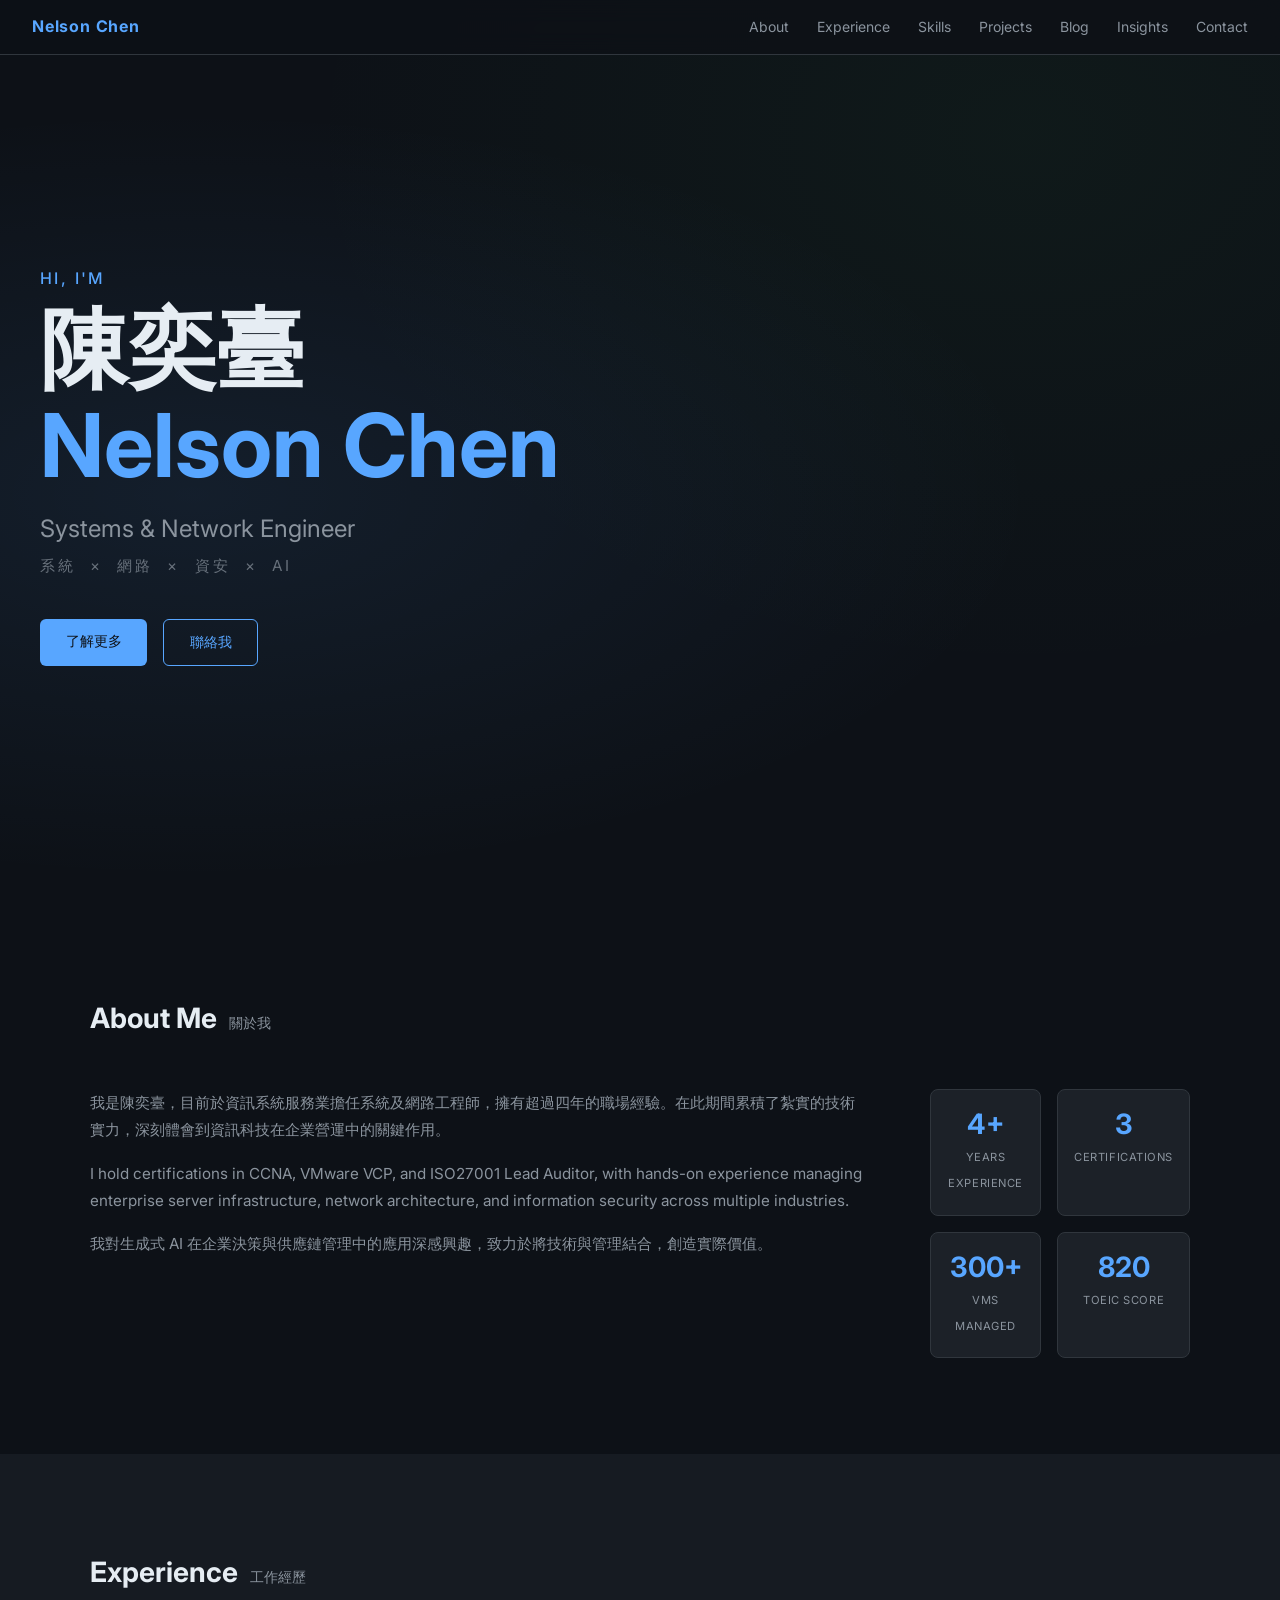
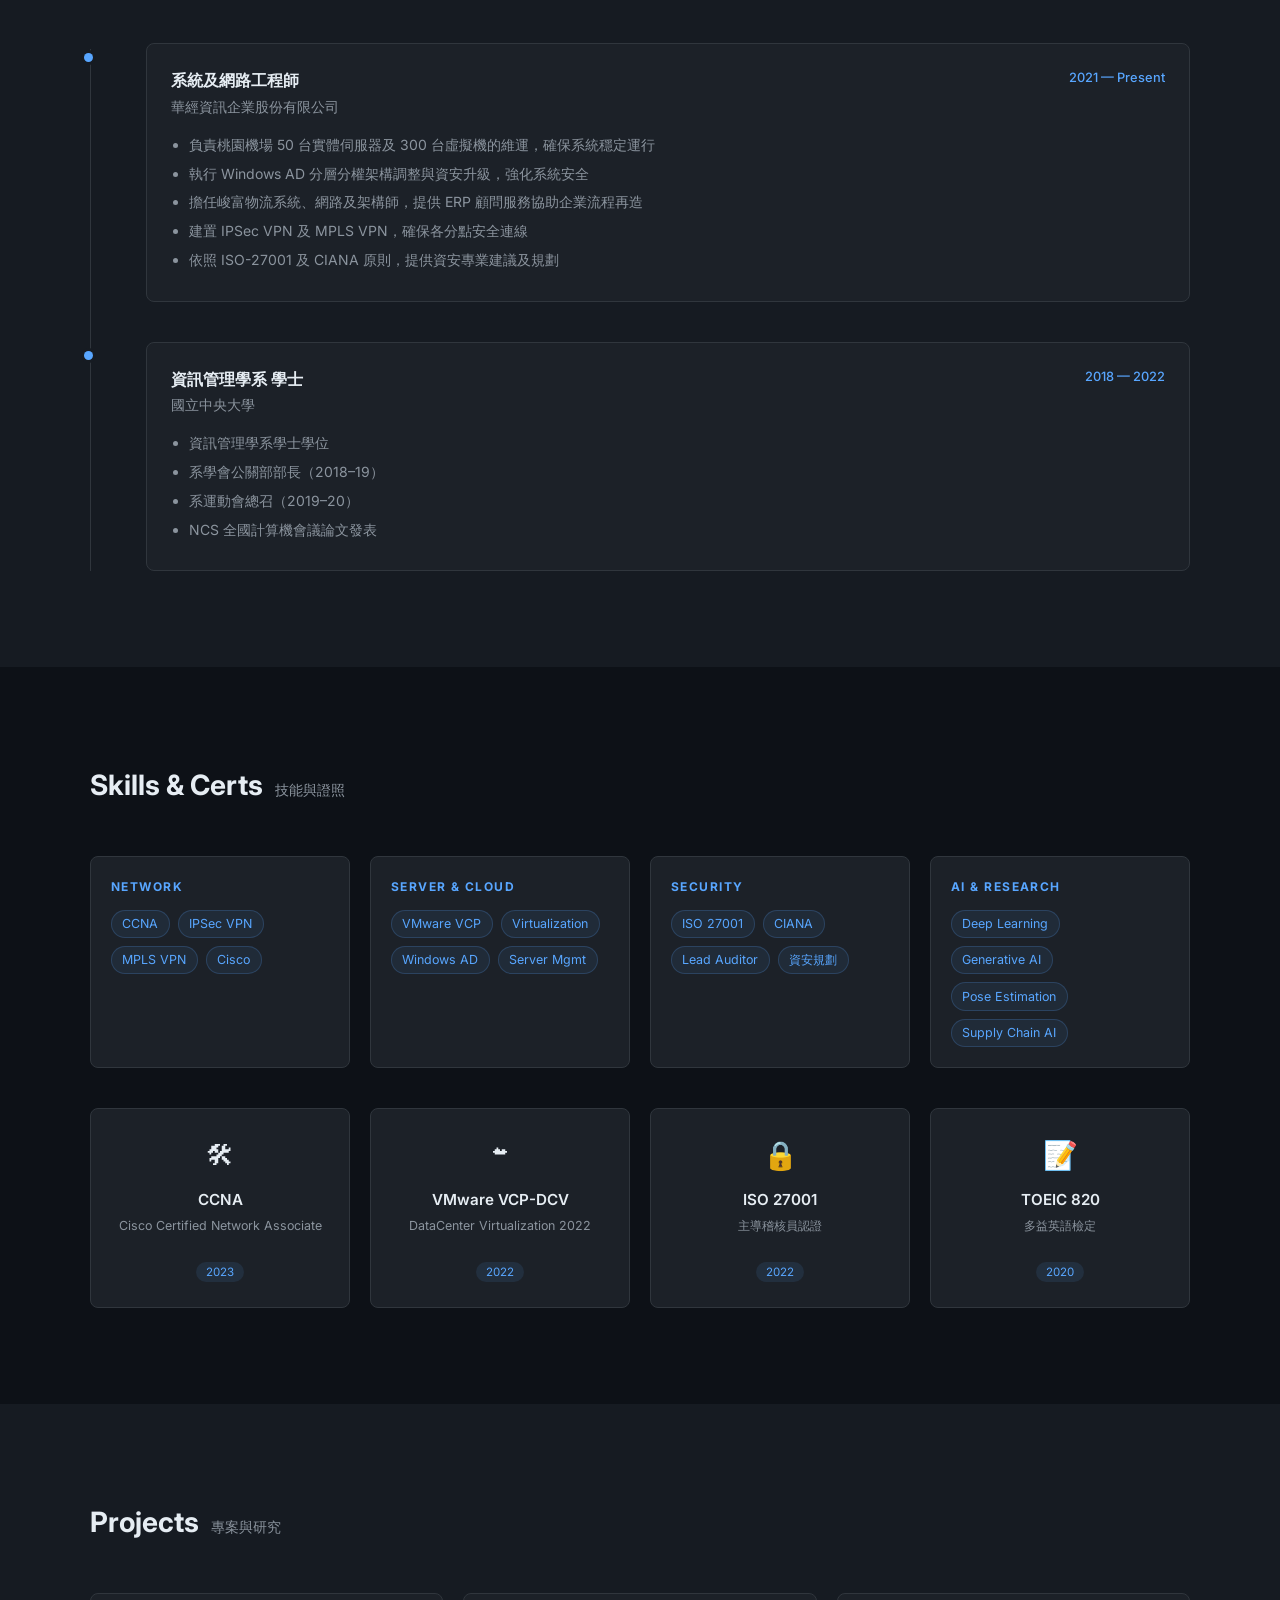
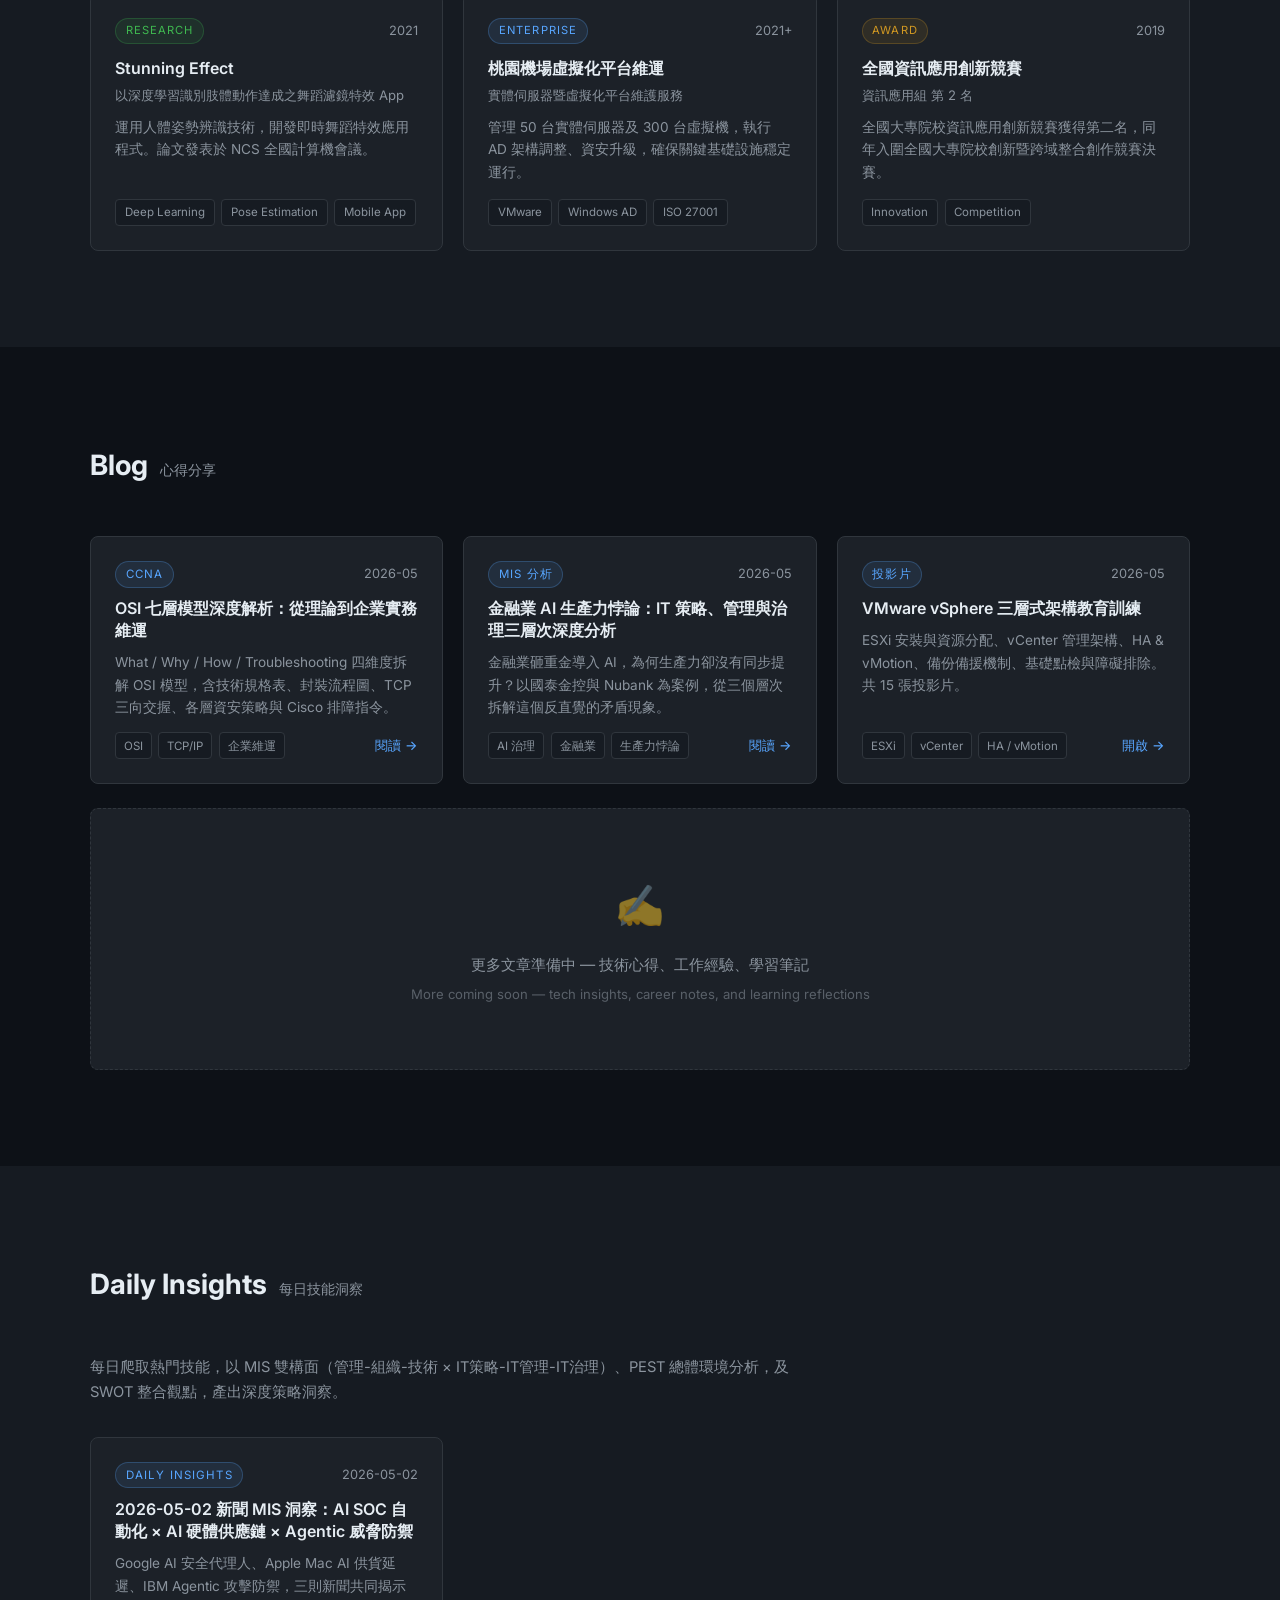
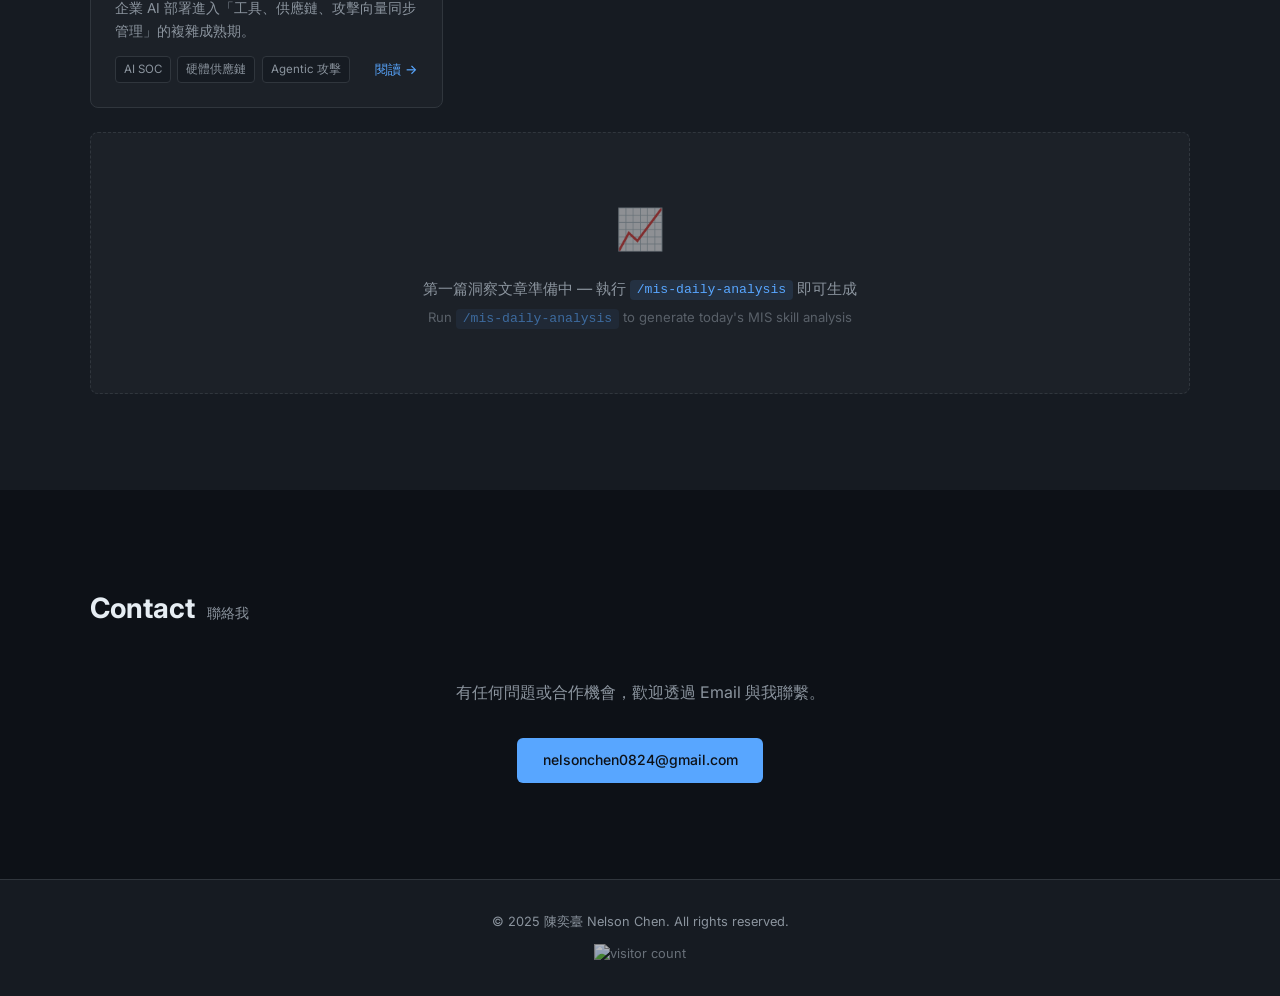
==== index.html @ 7546e262 "Replace skills analysis with news-grounded MIS article (2026-05-02) 3 articles: Google Cloud Next AI" ====
<!DOCTYPE html>
<html lang="zh-TW">
<head>
    <meta charset="UTF-8">
    <meta name="viewport" content="width=device-width, initial-scale=1.0">
    <title>陳奕臺 | Nelson Chen</title>
    <link rel="stylesheet" href="style.css">
    <link rel="preconnect" href="https://fonts.googleapis.com">
    <link rel="preconnect" href="https://fonts.gstatic.com" crossorigin>
    <link href="https://fonts.googleapis.com/css2?family=Inter:wght@300;400;500;600;700&display=swap" rel="stylesheet">
</head>
<body>

    <nav class="navbar" id="navbar">
        <div class="nav-brand">Nelson Chen</div>
        <ul class="nav-links" id="navLinks">
            <li><a href="#about">About</a></li>
            <li><a href="#experience">Experience</a></li>
            <li><a href="#skills">Skills</a></li>
            <li><a href="#projects">Projects</a></li>
            <li><a href="#blog">Blog</a></li>
            <li><a href="#insights">Insights</a></li>
            <li><a href="#contact">Contact</a></li>
        </ul>
        <button class="nav-toggle" id="navToggle">&#9776;</button>
    </nav>

    <section class="hero" id="home">
        <div class="hero-bg"></div>
        <div class="hero-content">
            <p class="hero-greeting">Hi, I'm</p>
            <h1 class="hero-name">陳奕臺<br><span>Nelson Chen</span></h1>
            <p class="hero-title">Systems &amp; Network Engineer</p>
            <p class="hero-subtitle">系統 &nbsp;×&nbsp; 網路 &nbsp;×&nbsp; 資安 &nbsp;×&nbsp; AI</p>
            <div class="hero-cta">
                <a href="#about" class="btn btn-primary">了解更多</a>
                <a href="#contact" class="btn btn-outline">聯絡我</a>
            </div>
        </div>
    </section>

    <section class="section" id="about">
        <div class="container">
            <h2 class="section-title">About Me <span>關於我</span></h2>
            <div class="about-content">
                <div class="about-text">
                    <p>我是陳奕臺，目前於資訊系統服務業擔任系統及網路工程師，擁有超過四年的職場經驗。在此期間累積了紮實的技術實力，深刻體會到資訊科技在企業營運中的關鍵作用。</p>
                    <p>I hold certifications in CCNA, VMware VCP, and ISO27001 Lead Auditor, with hands-on experience managing enterprise server infrastructure, network architecture, and information security across multiple industries.</p>
                    <p>我對生成式 AI 在企業決策與供應鏈管理中的應用深感興趣，致力於將技術與管理結合，創造實際價值。</p>
                </div>
                <div class="about-stats">
                    <div class="stat">
                        <span class="stat-number">4+</span>
                        <span class="stat-label">Years Experience</span>
                    </div>
                    <div class="stat">
                        <span class="stat-number">3</span>
                        <span class="stat-label">Certifications</span>
                    </div>
                    <div class="stat">
                        <span class="stat-number">300+</span>
                        <span class="stat-label">VMs Managed</span>
                    </div>
                    <div class="stat">
                        <span class="stat-number">820</span>
                        <span class="stat-label">TOEIC Score</span>
                    </div>
                </div>
            </div>
        </div>
    </section>

    <section class="section section-alt" id="experience">
        <div class="container">
            <h2 class="section-title">Experience <span>工作經歷</span></h2>
            <div class="timeline">
                <div class="timeline-item">
                    <div class="timeline-dot"></div>
                    <div class="timeline-content">
                        <div class="timeline-header">
                            <h3>系統及網路工程師</h3>
                            <span class="timeline-date">2021 — Present</span>
                        </div>
                        <p class="timeline-company">華經資訊企業股份有限公司</p>
                        <ul>
                            <li>負責桃園機場 50 台實體伺服器及 300 台虛擬機的維運，確保系統穩定運行</li>
                            <li>執行 Windows AD 分層分權架構調整與資安升級，強化系統安全</li>
                            <li>擔任峻富物流系統、網路及架構師，提供 ERP 顧問服務協助企業流程再造</li>
                            <li>建置 IPSec VPN 及 MPLS VPN，確保各分點安全連線</li>
                            <li>依照 ISO-27001 及 CIANA 原則，提供資安專業建議及規劃</li>
                        </ul>
                    </div>
                </div>
                <div class="timeline-item">
                    <div class="timeline-dot"></div>
                    <div class="timeline-content">
                        <div class="timeline-header">
                            <h3>資訊管理學系 學士</h3>
                            <span class="timeline-date">2018 — 2022</span>
                        </div>
                        <p class="timeline-company">國立中央大學</p>
                        <ul>
                            <li>資訊管理學系學士學位</li>
                            <li>系學會公關部部長（2018–19）</li>
                            <li>系運動會總召（2019–20）</li>
                            <li>NCS 全國計算機會議論文發表</li>
                        </ul>
                    </div>
                </div>
            </div>
        </div>
    </section>

    <section class="section" id="skills">
        <div class="container">
            <h2 class="section-title">Skills &amp; Certs <span>技能與證照</span></h2>
            <div class="skills-grid">
                <div class="skill-category">
                    <h3>Network</h3>
                    <div class="skill-tags">
                        <span class="tag">CCNA</span>
                        <span class="tag">IPSec VPN</span>
                        <span class="tag">MPLS VPN</span>
                        <span class="tag">Cisco</span>
                    </div>
                </div>
                <div class="skill-category">
                    <h3>Server &amp; Cloud</h3>
                    <div class="skill-tags">
                        <span class="tag">VMware VCP</span>
                        <span class="tag">Virtualization</span>
                        <span class="tag">Windows AD</span>
                        <span class="tag">Server Mgmt</span>
                    </div>
                </div>
                <div class="skill-category">
                    <h3>Security</h3>
                    <div class="skill-tags">
                        <span class="tag">ISO 27001</span>
                        <span class="tag">CIANA</span>
                        <span class="tag">Lead Auditor</span>
                        <span class="tag">資安規劃</span>
                    </div>
                </div>
                <div class="skill-category">
                    <h3>AI &amp; Research</h3>
                    <div class="skill-tags">
                        <span class="tag">Deep Learning</span>
                        <span class="tag">Generative AI</span>
                        <span class="tag">Pose Estimation</span>
                        <span class="tag">Supply Chain AI</span>
                    </div>
                </div>
            </div>
            <div class="certs-grid">
                <div class="cert-card">
                    <div class="cert-icon">&#128736;</div>
                    <h4>CCNA</h4>
                    <p>Cisco Certified Network Associate</p>
                    <span class="cert-year">2023</span>
                </div>
                <div class="cert-card">
                    <div class="cert-icon">&#9729;</div>
                    <h4>VMware VCP-DCV</h4>
                    <p>DataCenter Virtualization 2022</p>
                    <span class="cert-year">2022</span>
                </div>
                <div class="cert-card">
                    <div class="cert-icon">&#128274;</div>
                    <h4>ISO 27001</h4>
                    <p>主導稽核員認證</p>
                    <span class="cert-year">2022</span>
                </div>
                <div class="cert-card">
                    <div class="cert-icon">&#128221;</div>
                    <h4>TOEIC 820</h4>
                    <p>多益英語檢定</p>
                    <span class="cert-year">2020</span>
                </div>
            </div>
        </div>
    </section>

    <section class="section section-alt" id="projects">
        <div class="container">
            <h2 class="section-title">Projects <span>專案與研究</span></h2>
            <div class="projects-grid">
                <div class="project-card">
                    <div class="project-header">
                        <span class="project-tag">Research</span>
                        <span class="project-year">2021</span>
                    </div>
                    <h3>Stunning Effect</h3>
                    <p class="project-sub">以深度學習識別肢體動作達成之舞蹈濾鏡特效 App</p>
                    <p class="project-detail">運用人體姿勢辨識技術，開發即時舞蹈特效應用程式。論文發表於 NCS 全國計算機會議。</p>
                    <div class="project-tech">
                        <span>Deep Learning</span>
                        <span>Pose Estimation</span>
                        <span>Mobile App</span>
                    </div>
                </div>
                <div class="project-card">
                    <div class="project-header">
                        <span class="project-tag project-tag-blue">Enterprise</span>
                        <span class="project-year">2021+</span>
                    </div>
                    <h3>桃園機場虛擬化平台維運</h3>
                    <p class="project-sub">實體伺服器暨虛擬化平台維護服務</p>
                    <p class="project-detail">管理 50 台實體伺服器及 300 台虛擬機，執行 AD 架構調整、資安升級，確保關鍵基礎設施穩定運行。</p>
                    <div class="project-tech">
                        <span>VMware</span>
                        <span>Windows AD</span>
                        <span>ISO 27001</span>
                    </div>
                </div>
                <div class="project-card">
                    <div class="project-header">
                        <span class="project-tag project-tag-gold">Award</span>
                        <span class="project-year">2019</span>
                    </div>
                    <h3>全國資訊應用創新競賽</h3>
                    <p class="project-sub">資訊應用組 第 2 名</p>
                    <p class="project-detail">全國大專院校資訊應用創新競賽獲得第二名，同年入圍全國大專院校創新暨跨域整合創作競賽決賽。</p>
                    <div class="project-tech">
                        <span>Innovation</span>
                        <span>Competition</span>
                    </div>
                </div>
            </div>
        </div>
    </section>

    <section class="section" id="blog">
        <div class="container">
            <h2 class="section-title">Blog <span>心得分享</span></h2>
            <div class="blog-grid">
                <a class="blog-card" href="blog-osi.html" target="_blank">
                    <div class="blog-card-top">
                        <span class="blog-tag">CCNA</span>
                        <span class="blog-date">2026-05</span>
                    </div>
                    <h3>OSI 七層模型深度解析：從理論到企業實務維運</h3>
                    <p>What / Why / How / Troubleshooting 四維度拆解 OSI 模型，含技術規格表、封裝流程圖、TCP 三向交握、各層資安策略與 Cisco 排障指令。</p>
                    <div class="blog-footer">
                        <span class="blog-tech">OSI</span>
                        <span class="blog-tech">TCP/IP</span>
                        <span class="blog-tech">企業維運</span>
                        <span class="blog-read">閱讀 →</span>
                    </div>
                </a>
                <a class="blog-card" href="blog-ai-paradox.html" target="_blank">
                    <div class="blog-card-top">
                        <span class="blog-tag">MIS 分析</span>
                        <span class="blog-date">2026-05</span>
                    </div>
                    <h3>金融業 AI 生產力悖論：IT 策略、管理與治理三層次深度分析</h3>
                    <p>金融業砸重金導入 AI，為何生產力卻沒有同步提升？以國泰金控與 Nubank 為案例，從三個層次拆解這個反直覺的矛盾現象。</p>
                    <div class="blog-footer">
                        <span class="blog-tech">AI 治理</span>
                        <span class="blog-tech">金融業</span>
                        <span class="blog-tech">生產力悖論</span>
                        <span class="blog-read">閱讀 →</span>
                    </div>
                </a>
                <a class="blog-card" href="vmware-training.html" target="_blank">
                    <div class="blog-card-top">
                        <span class="blog-tag">投影片</span>
                        <span class="blog-date">2026-05</span>
                    </div>
                    <h3>VMware vSphere 三層式架構教育訓練</h3>
                    <p>ESXi 安裝與資源分配、vCenter 管理架構、HA &amp; vMotion、備份備援機制、基礎點檢與障礙排除。共 15 張投影片。</p>
                    <div class="blog-footer">
                        <span class="blog-tech">ESXi</span>
                        <span class="blog-tech">vCenter</span>
                        <span class="blog-tech">HA / vMotion</span>
                        <span class="blog-read">開啟 →</span>
                    </div>
                </a>
            </div>
            <div class="coming-soon" style="margin-top:1.5rem">
                <div class="coming-soon-icon">&#9997;</div>
                <p>更多文章準備中 &mdash; 技術心得、工作經驗、學習筆記</p>
                <p class="coming-soon-sub">More coming soon &mdash; tech insights, career notes, and learning reflections</p>
            </div>
        </div>
    </section>

    <section class="section section-alt" id="insights">
        <div class="container">
            <h2 class="section-title">Daily Insights <span>每日技能洞察</span></h2>
            <p class="insights-desc">每日爬取熱門技能，以 MIS 雙構面（管理-組織-技術 × IT策略-IT管理-IT治理）、PEST 總體環境分析，及 SWOT 整合觀點，產出深度策略洞察。</p>
            <div class="blog-grid insights-grid">
                <a class="blog-card" href="analysis-2026-05-02.html" target="_blank">
                    <div class="blog-card-top">
                        <span class="blog-tag">Daily Insights</span>
                        <span class="blog-date">2026-05-02</span>
                    </div>
                    <h3>2026-05-02 新聞 MIS 洞察：AI SOC 自動化 × AI 硬體供應鏈 × Agentic 威脅防禦</h3>
                    <p>Google AI 安全代理人、Apple Mac AI 供貨延遲、IBM Agentic 攻擊防禦，三則新聞共同揭示企業 AI 部署進入「工具、供應鏈、攻擊向量同步管理」的複雜成熟期。</p>
                    <div class="blog-footer">
                        <span class="blog-tech">AI SOC</span>
                        <span class="blog-tech">硬體供應鏈</span>
                        <span class="blog-tech">Agentic 攻擊</span>
                        <span class="blog-read">閱讀 →</span>
                    </div>
                </a>
            </div>
            <div class="coming-soon" style="margin-top:1.5rem">
                <div class="coming-soon-icon">&#128200;</div>
                <p>第一篇洞察文章準備中 &mdash; 執行 <code>/mis-daily-analysis</code> 即可生成</p>
                <p class="coming-soon-sub">Run <code>/mis-daily-analysis</code> to generate today's MIS skill analysis</p>
            </div>
        </div>
    </section>

    <section class="section" id="contact">
        <div class="container">
            <h2 class="section-title">Contact <span>聯絡我</span></h2>
            <div class="contact-content">
                <p>有任何問題或合作機會，歡迎透過 Email 與我聯繫。</p>
                <a href="mailto:nelsonchen0824@gmail.com" class="btn btn-primary">nelsonchen0824@gmail.com</a>
            </div>
        </div>
    </section>

    <footer class="footer">
        <p>&copy; 2025 陳奕臺 Nelson Chen. All rights reserved.</p>
        <div class="footer-visitors">
            <img src="https://hits.sh/nelsonchen0824.github.io.svg" alt="visitor count" />
        </div>
    </footer>

    <script src="script.js"></script>
</body>
</html>
---- style.css ----
:root {
    --bg: #0d1117;
    --bg-alt: #161b22;
    --card-bg: #1c2128;
    --border: #30363d;
    --accent: #58a6ff;
    --accent-green: #3fb950;
    --accent-gold: #d29922;
    --text: #e6edf3;
    --text-muted: #8b949e;
    --font: 'Inter', -apple-system, BlinkMacSystemFont, sans-serif;
}

* {
    margin: 0;
    padding: 0;
    box-sizing: border-box;
}

html {
    scroll-behavior: smooth;
}

body {
    background: var(--bg);
    color: var(--text);
    font-family: var(--font);
    line-height: 1.6;
}

/* ── Navbar ── */
.navbar {
    position: fixed;
    top: 0;
    width: 100%;
    z-index: 100;
    background: rgba(13, 17, 23, 0.85);
    backdrop-filter: blur(12px);
    -webkit-backdrop-filter: blur(12px);
    border-bottom: 1px solid var(--border);
    padding: 0.9rem 2rem;
    display: flex;
    align-items: center;
    justify-content: space-between;
    transition: box-shadow 0.3s;
}

.nav-brand {
    font-size: 1rem;
    font-weight: 700;
    color: var(--accent);
    letter-spacing: 0.05em;
    text-decoration: none;
}

.nav-links {
    display: flex;
    list-style: none;
    gap: 1.75rem;
}

.nav-links a {
    color: var(--text-muted);
    text-decoration: none;
    font-size: 0.875rem;
    transition: color 0.2s;
}

.nav-links a:hover {
    color: var(--text);
}

.nav-toggle {
    display: none;
    background: none;
    border: none;
    color: var(--text);
    font-size: 1.4rem;
    cursor: pointer;
    line-height: 1;
}

/* ── Hero ── */
.hero {
    min-height: 100vh;
    display: flex;
    align-items: center;
    padding: 6rem 2rem 4rem;
    position: relative;
    overflow: hidden;
}

.hero-bg {
    position: absolute;
    inset: 0;
    background:
        radial-gradient(ellipse at 15% 55%, rgba(88, 166, 255, 0.09) 0%, transparent 55%),
        radial-gradient(ellipse at 80% 15%, rgba(63, 185, 80, 0.05) 0%, transparent 50%);
    pointer-events: none;
}

.hero-content {
    max-width: 1200px;
    margin: 0 auto;
    width: 100%;
    z-index: 1;
}

.hero-greeting {
    color: var(--accent);
    font-size: 1rem;
    font-weight: 500;
    margin-bottom: 0.5rem;
    letter-spacing: 0.15em;
    text-transform: uppercase;
}

.hero-name {
    font-size: clamp(3rem, 8vw, 5.5rem);
    font-weight: 700;
    line-height: 1.1;
    margin-bottom: 1rem;
}

.hero-name span {
    color: var(--accent);
}

.hero-title {
    font-size: clamp(1.1rem, 2.5vw, 1.5rem);
    color: var(--text-muted);
    margin-bottom: 0.4rem;
    font-weight: 400;
}

.hero-subtitle {
    font-size: 0.95rem;
    color: var(--text-muted);
    margin-bottom: 2.5rem;
    letter-spacing: 0.2em;
    opacity: 0.7;
}

.hero-cta {
    display: flex;
    gap: 1rem;
    flex-wrap: wrap;
}

/* ── Buttons ── */
.btn {
    padding: 0.7rem 1.6rem;
    border-radius: 6px;
    font-size: 0.875rem;
    font-weight: 500;
    text-decoration: none;
    transition: all 0.2s ease;
    cursor: pointer;
    border: none;
    display: inline-block;
    font-family: var(--font);
}

.btn-primary {
    background: var(--accent);
    color: #0d1117;
}

.btn-primary:hover {
    background: #79c0ff;
    transform: translateY(-2px);
    box-shadow: 0 4px 16px rgba(88, 166, 255, 0.3);
}

.btn-outline {
    background: transparent;
    color: var(--accent);
    border: 1px solid var(--accent);
}

.btn-outline:hover {
    background: rgba(88, 166, 255, 0.1);
    transform: translateY(-2px);
}

/* ── Sections ── */
.section {
    padding: 6rem 2rem;
}

.section-alt {
    background: var(--bg-alt);
}

.container {
    max-width: 1100px;
    margin: 0 auto;
}

.section-title {
    font-size: 1.75rem;
    font-weight: 700;
    margin-bottom: 3rem;
    color: var(--text);
    display: flex;
    align-items: baseline;
    gap: 0.75rem;
}

.section-title span {
    color: var(--text-muted);
    font-size: 0.9rem;
    font-weight: 400;
}

/* ── About ── */
.about-content {
    display: grid;
    grid-template-columns: 1fr 260px;
    gap: 4rem;
    align-items: start;
}

.about-text p {
    color: var(--text-muted);
    margin-bottom: 1rem;
    line-height: 1.8;
    font-size: 0.95rem;
}

.about-stats {
    display: grid;
    grid-template-columns: 1fr 1fr;
    gap: 1rem;
}

.stat {
    text-align: center;
    background: var(--card-bg);
    border: 1px solid var(--border);
    border-radius: 8px;
    padding: 1.25rem 1rem;
}

.stat-number {
    display: block;
    font-size: 1.75rem;
    font-weight: 700;
    color: var(--accent);
    line-height: 1;
    margin-bottom: 0.35rem;
}

.stat-label {
    font-size: 0.7rem;
    color: var(--text-muted);
    text-transform: uppercase;
    letter-spacing: 0.05em;
}

/* ── Timeline ── */
.timeline {
    position: relative;
    padding-left: 1.5rem;
}

.timeline::before {
    content: '';
    position: absolute;
    left: 0;
    top: 6px;
    bottom: 0;
    width: 1px;
    background: var(--border);
}

.timeline-item {
    position: relative;
    margin-bottom: 2.5rem;
    padding-left: 2rem;
}

.timeline-item:last-child {
    margin-bottom: 0;
}

.timeline-dot {
    position: absolute;
    left: -1.85rem;
    top: 0.6rem;
    width: 9px;
    height: 9px;
    border-radius: 50%;
    background: var(--accent);
    box-shadow: 0 0 0 3px var(--bg-alt);
}

.timeline-content {
    background: var(--card-bg);
    border: 1px solid var(--border);
    border-radius: 8px;
    padding: 1.5rem;
    transition: border-color 0.2s;
}

.timeline-content:hover {
    border-color: rgba(88, 166, 255, 0.4);
}

.timeline-header {
    display: flex;
    justify-content: space-between;
    align-items: flex-start;
    margin-bottom: 0.2rem;
    flex-wrap: wrap;
    gap: 0.5rem;
}

.timeline-header h3 {
    font-size: 1rem;
    font-weight: 600;
}

.timeline-date {
    font-size: 0.8rem;
    color: var(--accent);
    font-weight: 500;
    white-space: nowrap;
}

.timeline-company {
    color: var(--text-muted);
    font-size: 0.85rem;
    margin-bottom: 0.9rem;
}

.timeline-content ul {
    padding-left: 1.1rem;
}

.timeline-content li {
    color: var(--text-muted);
    font-size: 0.875rem;
    margin-bottom: 0.35rem;
    line-height: 1.65;
}

/* ── Skills ── */
.skills-grid {
    display: grid;
    grid-template-columns: repeat(auto-fit, minmax(220px, 1fr));
    gap: 1.25rem;
    margin-bottom: 2.5rem;
}

.skill-category {
    background: var(--card-bg);
    border: 1px solid var(--border);
    border-radius: 8px;
    padding: 1.25rem;
}

.skill-category h3 {
    font-size: 0.75rem;
    text-transform: uppercase;
    letter-spacing: 0.12em;
    color: var(--accent);
    margin-bottom: 0.85rem;
}

.skill-tags {
    display: flex;
    flex-wrap: wrap;
    gap: 0.5rem;
}

.tag {
    background: rgba(88, 166, 255, 0.08);
    color: var(--accent);
    border: 1px solid rgba(88, 166, 255, 0.2);
    padding: 0.2rem 0.65rem;
    border-radius: 20px;
    font-size: 0.78rem;
}

.certs-grid {
    display: grid;
    grid-template-columns: repeat(auto-fit, minmax(210px, 1fr));
    gap: 1.25rem;
}

.cert-card {
    background: var(--card-bg);
    border: 1px solid var(--border);
    border-radius: 8px;
    padding: 1.5rem 1.25rem;
    text-align: center;
    transition: border-color 0.2s, transform 0.2s;
}

.cert-card:hover {
    border-color: var(--accent);
    transform: translateY(-3px);
}

.cert-icon {
    font-size: 1.75rem;
    margin-bottom: 0.6rem;
    display: block;
}

.cert-card h4 {
    font-size: 0.95rem;
    font-weight: 600;
    margin-bottom: 0.25rem;
}

.cert-card p {
    font-size: 0.78rem;
    color: var(--text-muted);
    margin-bottom: 0.75rem;
    min-height: 2.4em;
}

.cert-year {
    font-size: 0.72rem;
    color: var(--accent);
    background: rgba(88, 166, 255, 0.1);
    padding: 0.2rem 0.6rem;
    border-radius: 20px;
}

/* ── Projects ── */
.projects-grid {
    display: grid;
    grid-template-columns: repeat(auto-fit, minmax(300px, 1fr));
    gap: 1.25rem;
}

.project-card {
    background: var(--card-bg);
    border: 1px solid var(--border);
    border-radius: 8px;
    padding: 1.5rem;
    transition: border-color 0.2s, transform 0.2s;
    display: flex;
    flex-direction: column;
}

.project-card:hover {
    border-color: var(--accent);
    transform: translateY(-3px);
}

.project-header {
    display: flex;
    justify-content: space-between;
    align-items: center;
    margin-bottom: 0.75rem;
}

.project-tag {
    font-size: 0.7rem;
    text-transform: uppercase;
    letter-spacing: 0.1em;
    color: var(--accent-green);
    background: rgba(63, 185, 80, 0.1);
    border: 1px solid rgba(63, 185, 80, 0.25);
    padding: 0.2rem 0.6rem;
    border-radius: 20px;
}

.project-tag-blue {
    color: var(--accent);
    background: rgba(88, 166, 255, 0.1);
    border-color: rgba(88, 166, 255, 0.25);
}

.project-tag-gold {
    color: var(--accent-gold);
    background: rgba(210, 153, 34, 0.1);
    border-color: rgba(210, 153, 34, 0.25);
}

.project-year {
    font-size: 0.8rem;
    color: var(--text-muted);
}

.project-card h3 {
    font-size: 1rem;
    font-weight: 600;
    margin-bottom: 0.2rem;
}

.project-sub {
    font-size: 0.82rem;
    color: var(--text-muted);
    margin-bottom: 0.6rem;
}

.project-detail {
    font-size: 0.85rem;
    color: var(--text-muted);
    line-height: 1.65;
    margin-bottom: 1rem;
    flex: 1;
}

.project-tech {
    display: flex;
    flex-wrap: wrap;
    gap: 0.4rem;
    margin-top: auto;
}

.project-tech span {
    font-size: 0.72rem;
    background: var(--bg-alt);
    color: var(--text-muted);
    border: 1px solid var(--border);
    padding: 0.2rem 0.55rem;
    border-radius: 4px;
}

/* ── Blog ── */
.blog-grid {
    display: grid;
    grid-template-columns: repeat(auto-fill, minmax(300px, 1fr));
    gap: 1.25rem;
}

.blog-card {
    background: var(--card-bg);
    border: 1px solid var(--border);
    border-radius: 8px;
    padding: 1.5rem;
    text-decoration: none;
    display: flex;
    flex-direction: column;
    gap: .6rem;
    transition: border-color .2s, transform .2s;
}

.blog-card:hover {
    border-color: var(--accent);
    transform: translateY(-3px);
}

.blog-card-top {
    display: flex;
    justify-content: space-between;
    align-items: center;
}

.blog-tag {
    font-size: .72rem;
    text-transform: uppercase;
    letter-spacing: .1em;
    color: var(--accent);
    background: rgba(88,166,255,.1);
    border: 1px solid rgba(88,166,255,.25);
    padding: .2rem .6rem;
    border-radius: 20px;
}

.blog-date {
    font-size: .8rem;
    color: var(--text-muted);
}

.blog-card h3 {
    font-size: 1rem;
    font-weight: 600;
    color: var(--text);
    line-height: 1.4;
}

.blog-card p {
    font-size: .85rem;
    color: var(--text-muted);
    line-height: 1.65;
    flex: 1;
}

.blog-footer {
    display: flex;
    align-items: center;
    gap: .4rem;
    flex-wrap: wrap;
    margin-top: .25rem;
}

.blog-tech {
    font-size: .72rem;
    background: var(--bg-alt);
    color: var(--text-muted);
    border: 1px solid var(--border);
    padding: .2rem .5rem;
    border-radius: 4px;
}

.blog-read {
    margin-left: auto;
    font-size: .82rem;
    color: var(--accent);
    font-weight: 500;
}

/* ── Coming Soon ── */
.coming-soon {
    background: var(--card-bg);
    border: 1px dashed var(--border);
    border-radius: 8px;
    padding: 4rem 2rem;
    text-align: center;
}

.coming-soon-icon {
    font-size: 2.5rem;
    margin-bottom: 1rem;
    opacity: 0.5;
}

.coming-soon p {
    color: var(--text-muted);
    font-size: 0.95rem;
}

.coming-soon-sub {
    margin-top: 0.4rem;
    font-size: 0.82rem !important;
    opacity: 0.55;
}

/* ── Daily Insights ── */
.insights-desc {
    color: var(--text-muted);
    font-size: 0.92rem;
    line-height: 1.7;
    max-width: 700px;
    margin-bottom: 2rem;
}

.insights-grid:empty {
    display: none;
}

.coming-soon code {
    background: rgba(88,166,255,.12);
    color: var(--accent);
    padding: .15rem .45rem;
    border-radius: 4px;
    font-size: .82rem;
    font-family: monospace;
}

/* ── Contact ── */
.contact-content {
    text-align: center;
    max-width: 480px;
    margin: 0 auto;
}

.contact-content p {
    color: var(--text-muted);
    margin-bottom: 2rem;
    font-size: 1rem;
    line-height: 1.7;
}

/* ── Footer ── */
.footer {
    background: var(--bg-alt);
    border-top: 1px solid var(--border);
    padding: 2rem;
    text-align: center;
    color: var(--text-muted);
    font-size: 0.8rem;
}

.footer-visitors {
    margin-top: .75rem;
}

.footer-visitors img {
    height: 20px;
    opacity: .7;
    transition: opacity .2s;
}

.footer-visitors img:hover {
    opacity: 1;
}

/* ── Fade-in animation ── */
.fade-in {
    opacity: 0;
    transform: translateY(18px);
    transition: opacity 0.5s ease, transform 0.5s ease;
}

.fade-in.visible {
    opacity: 1;
    transform: translateY(0);
}

/* ── Responsive ── */
@media (max-width: 768px) {
    .nav-links {
        display: none;
        position: absolute;
        top: 100%;
        left: 0;
        right: 0;
        background: var(--bg);
        flex-direction: column;
        padding: 1rem 2rem 1.5rem;
        border-bottom: 1px solid var(--border);
        gap: 1rem;
    }

    .nav-links.open {
        display: flex;
    }

    .nav-toggle {
        display: block;
    }

    .about-content {
        grid-template-columns: 1fr;
        gap: 2.5rem;
    }

    .about-stats {
        grid-template-columns: repeat(4, 1fr);
    }

    .section {
        padding: 4rem 1.25rem;
    }

    .hero {
        padding: 6rem 1.25rem 3rem;
    }
}

@media (max-width: 480px) {
    .about-stats {
        grid-template-columns: repeat(2, 1fr);
    }

    .hero-cta {
        flex-direction: column;
    }

    .btn {
        text-align: center;
    }
}
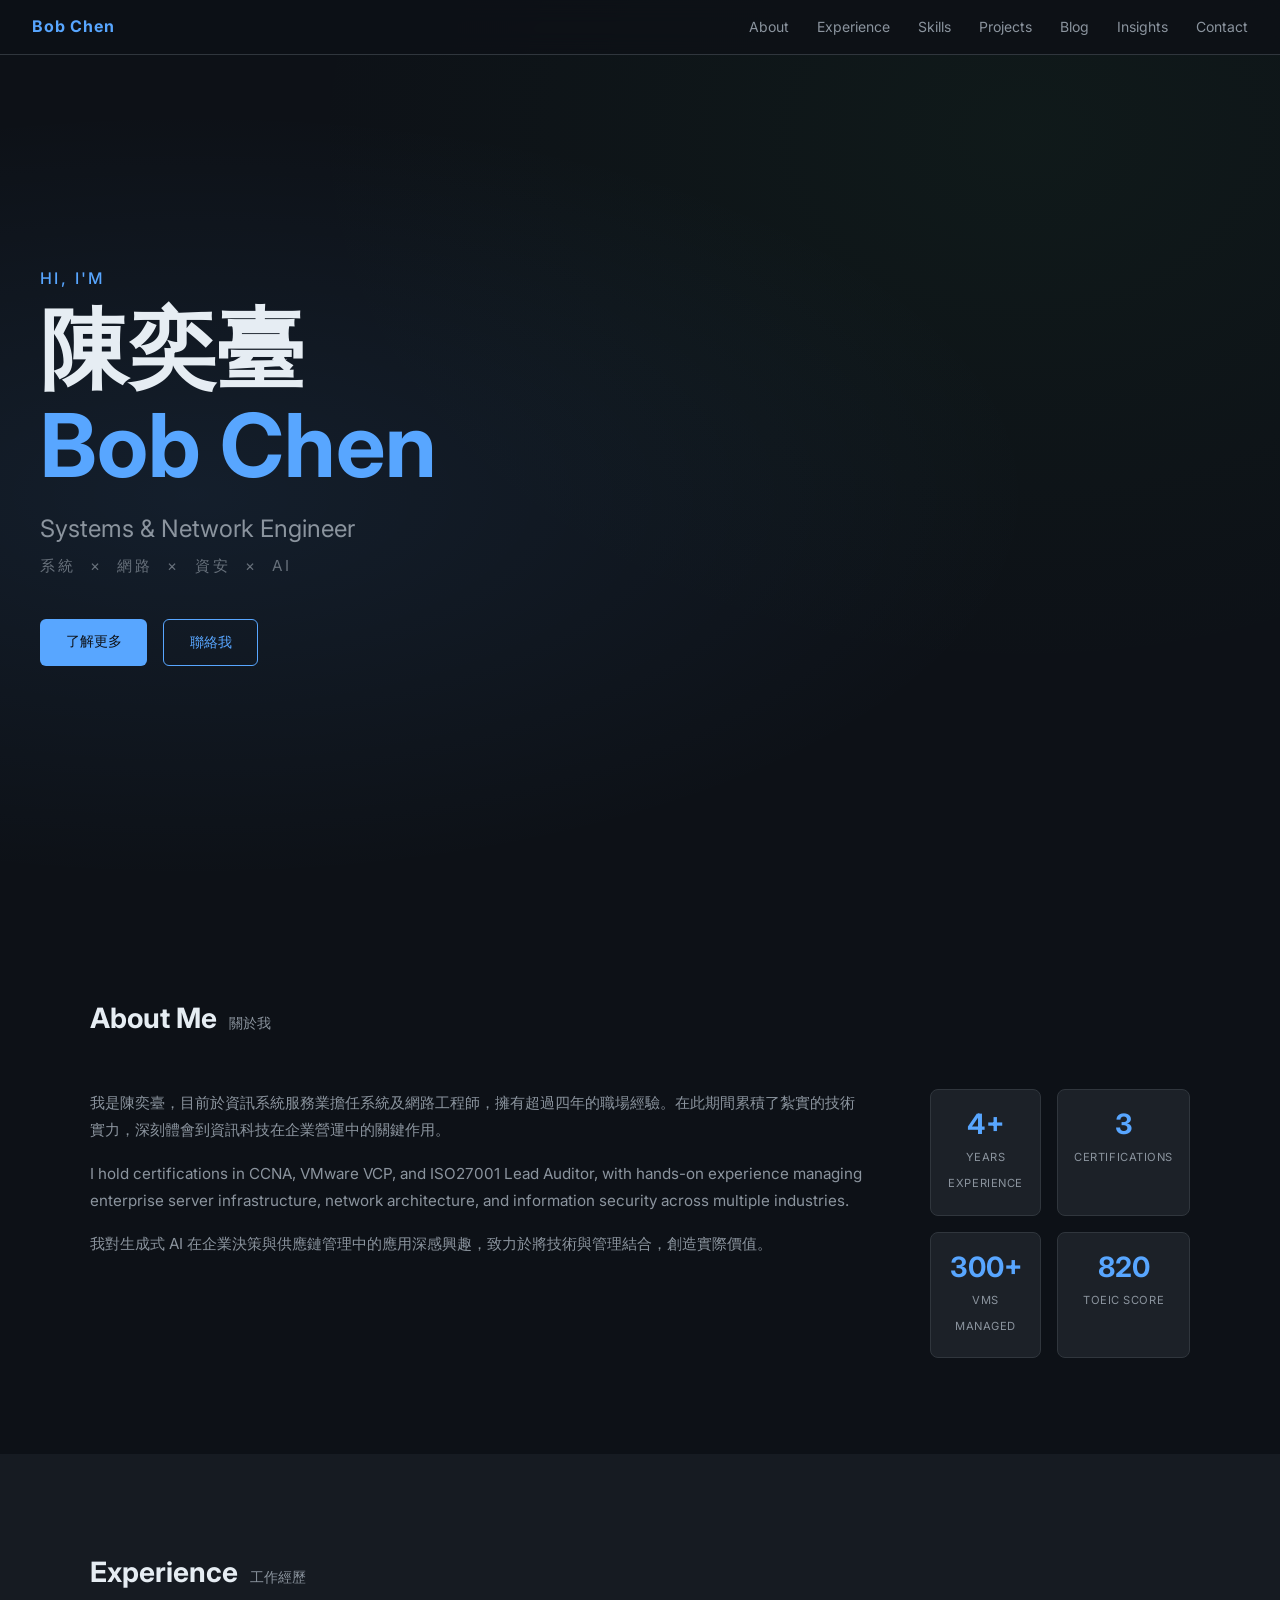
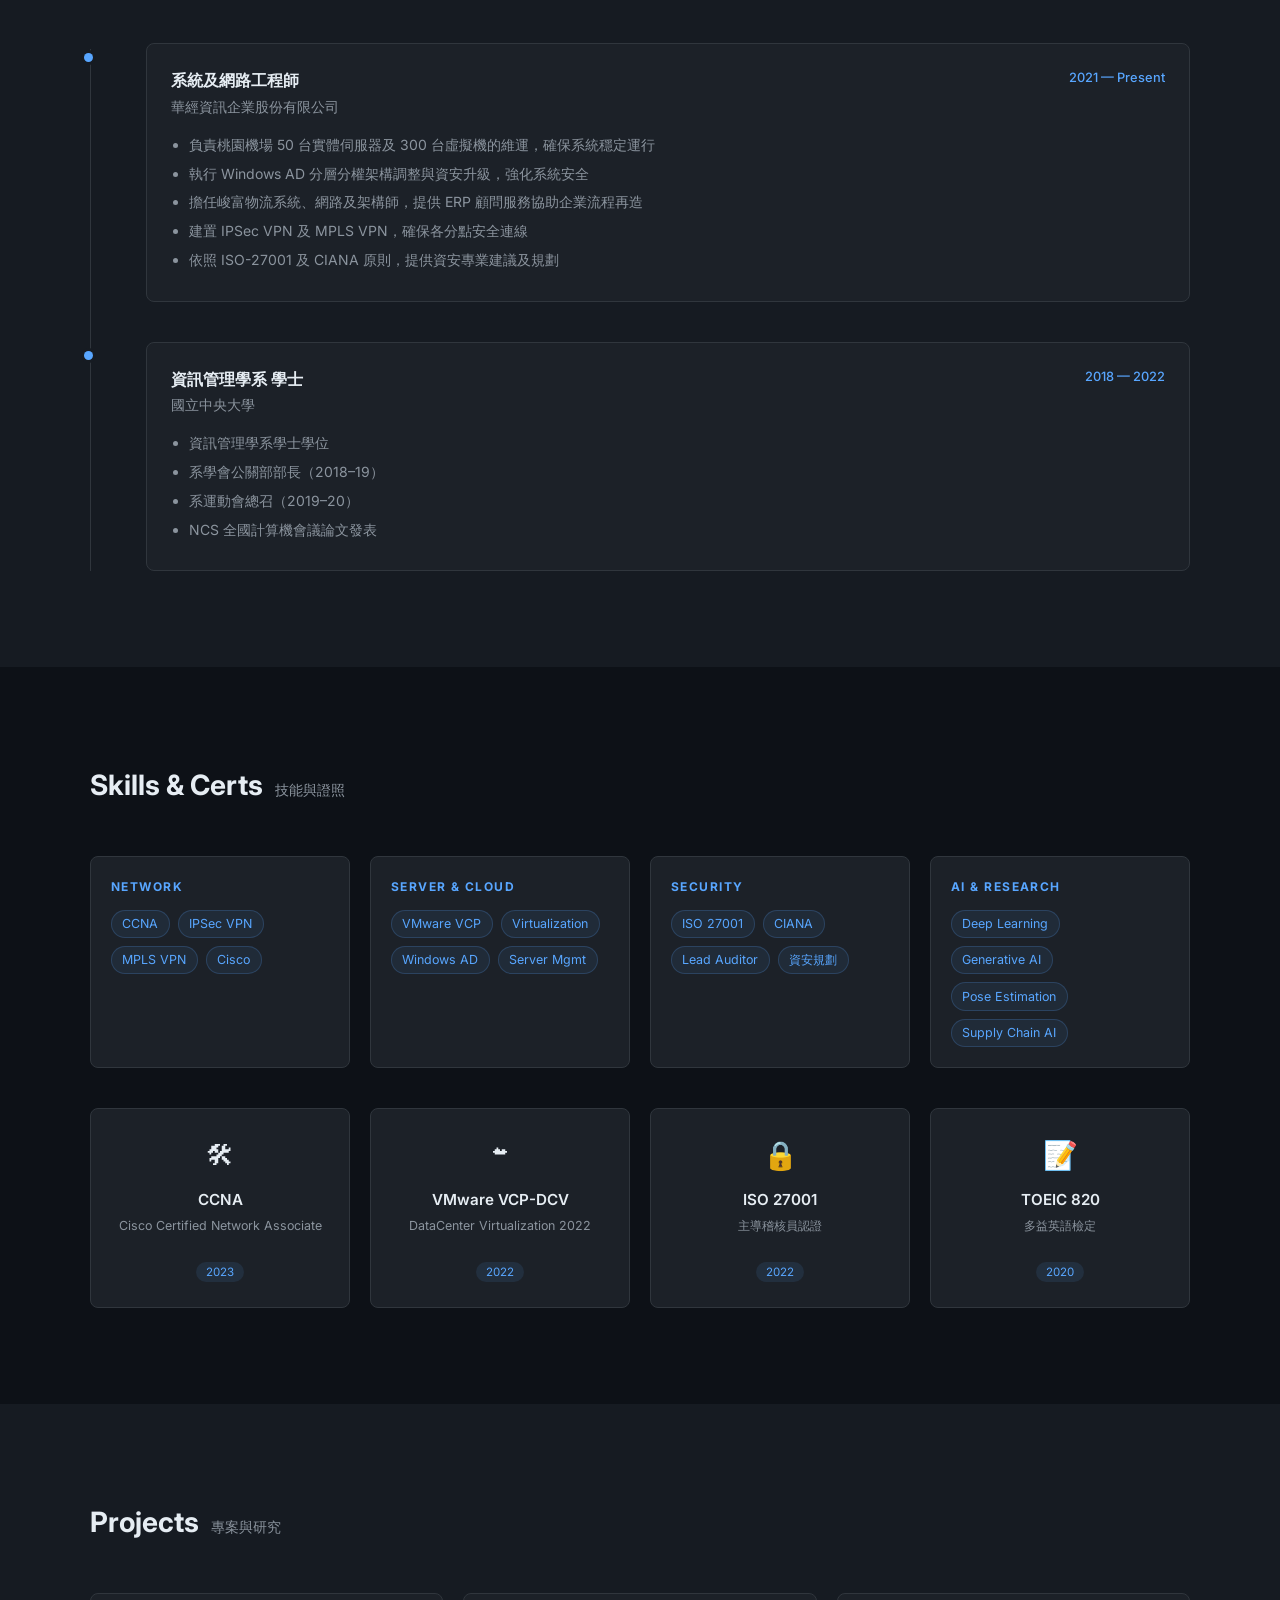
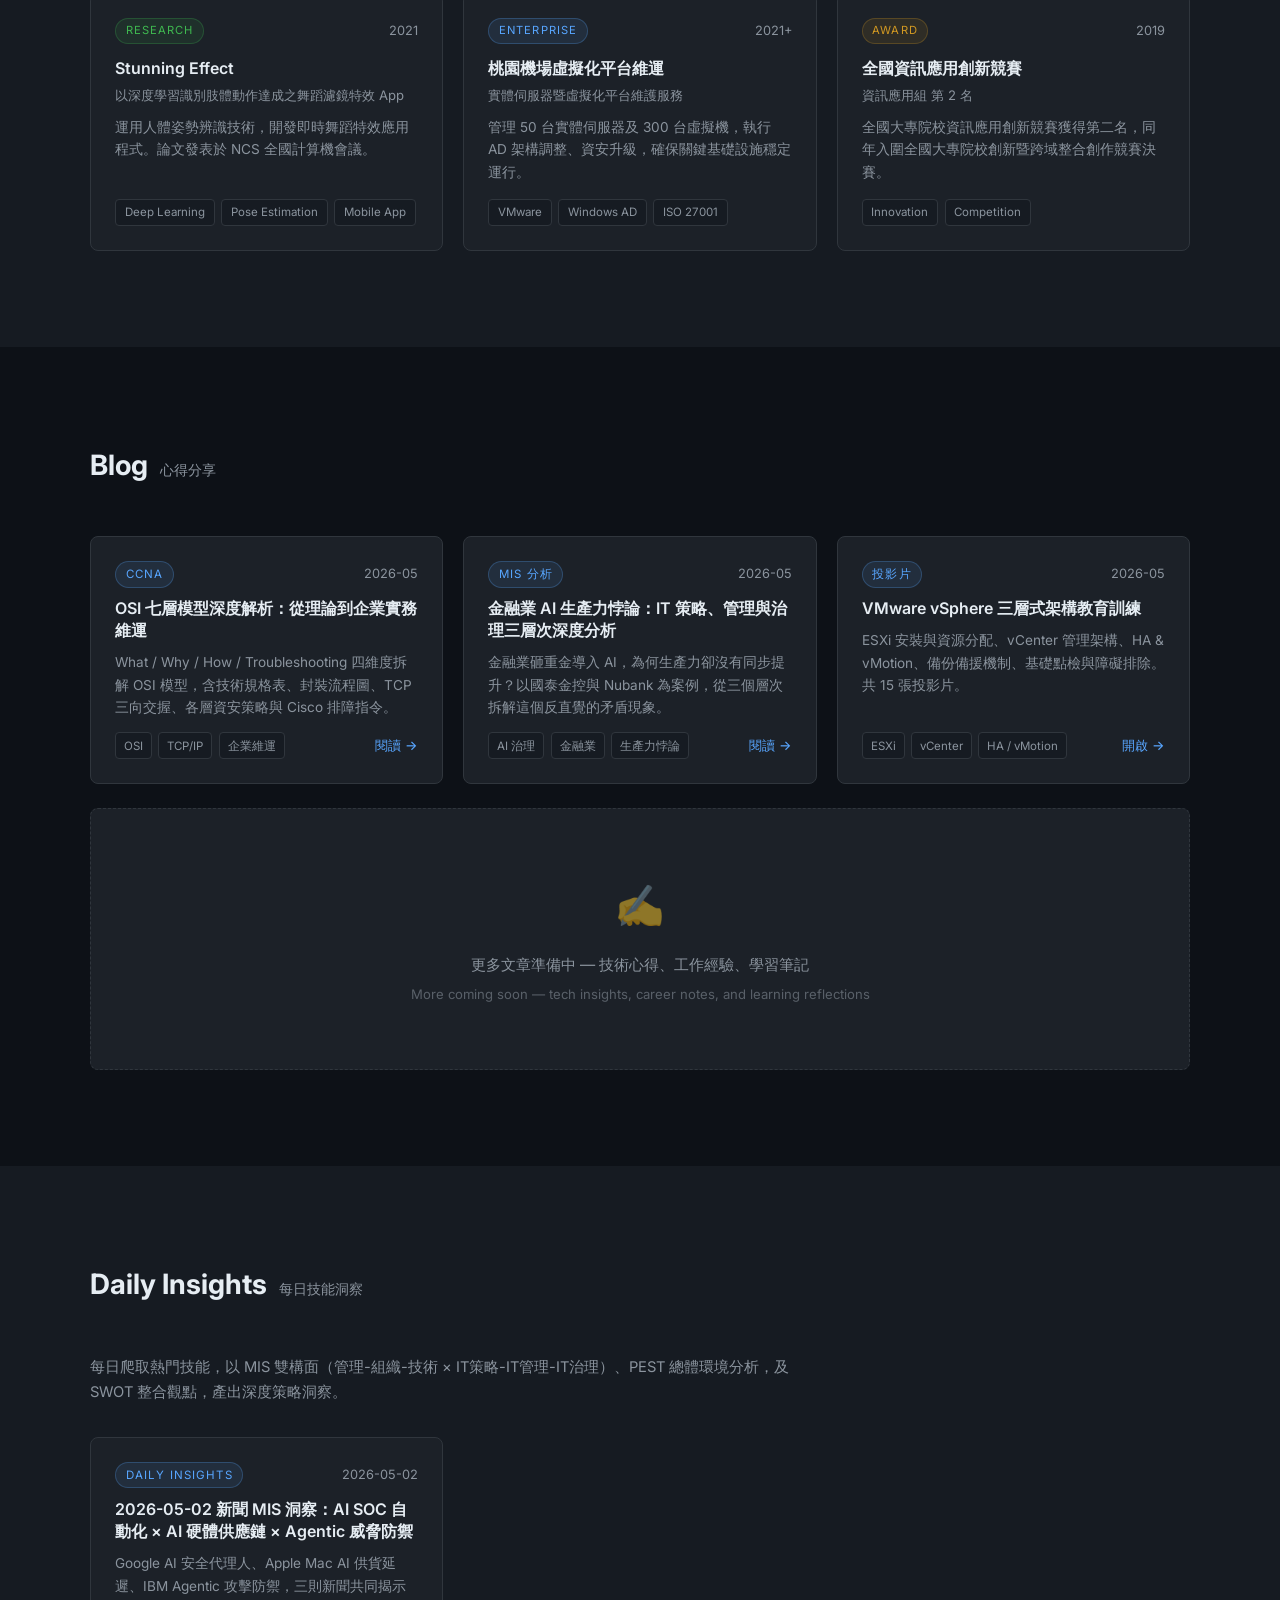
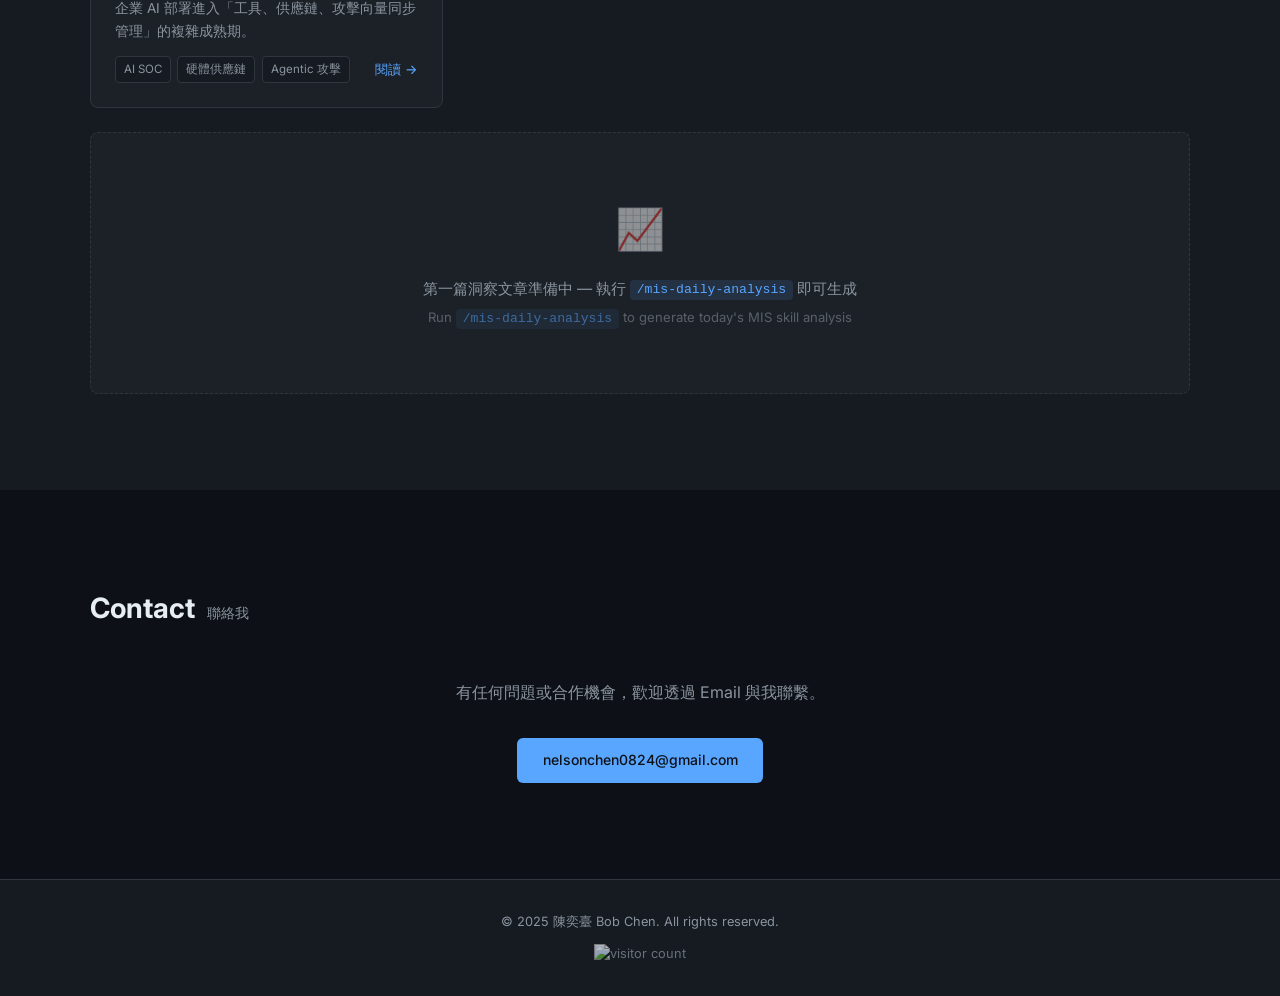
==== commit 647d70fc: "Rename English name from Nelson to Bob across all pages Co-Authored-By: Claude Sonnet 4.6 <noreply@a" ====
--- a/index.html
+++ b/index.html
@@ -3,7 +3,7 @@
 <head>
     <meta charset="UTF-8">
     <meta name="viewport" content="width=device-width, initial-scale=1.0">
-    <title>陳奕臺 | Nelson Chen</title>
+    <title>陳奕臺 | Bob Chen</title>
     <link rel="stylesheet" href="style.css">
     <link rel="preconnect" href="https://fonts.googleapis.com">
     <link rel="preconnect" href="https://fonts.gstatic.com" crossorigin>
@@ -12,7 +12,7 @@
 <body>
 
     <nav class="navbar" id="navbar">
-        <div class="nav-brand">Nelson Chen</div>
+        <div class="nav-brand">Bob Chen</div>
         <ul class="nav-links" id="navLinks">
             <li><a href="#about">About</a></li>
             <li><a href="#experience">Experience</a></li>
@@ -29,7 +29,7 @@
         <div class="hero-bg"></div>
         <div class="hero-content">
             <p class="hero-greeting">Hi, I'm</p>
-            <h1 class="hero-name">陳奕臺<br><span>Nelson Chen</span></h1>
+            <h1 class="hero-name">陳奕臺<br><span>Bob Chen</span></h1>
             <p class="hero-title">Systems &amp; Network Engineer</p>
             <p class="hero-subtitle">系統 &nbsp;×&nbsp; 網路 &nbsp;×&nbsp; 資安 &nbsp;×&nbsp; AI</p>
             <div class="hero-cta">
@@ -324,7 +324,7 @@
     </section>
 
     <footer class="footer">
-        <p>&copy; 2025 陳奕臺 Nelson Chen. All rights reserved.</p>
+        <p>&copy; 2025 陳奕臺 Bob Chen. All rights reserved.</p>
         <div class="footer-visitors">
             <img src="https://hits.sh/nelsonchen0824.github.io.svg" alt="visitor count" />
         </div>
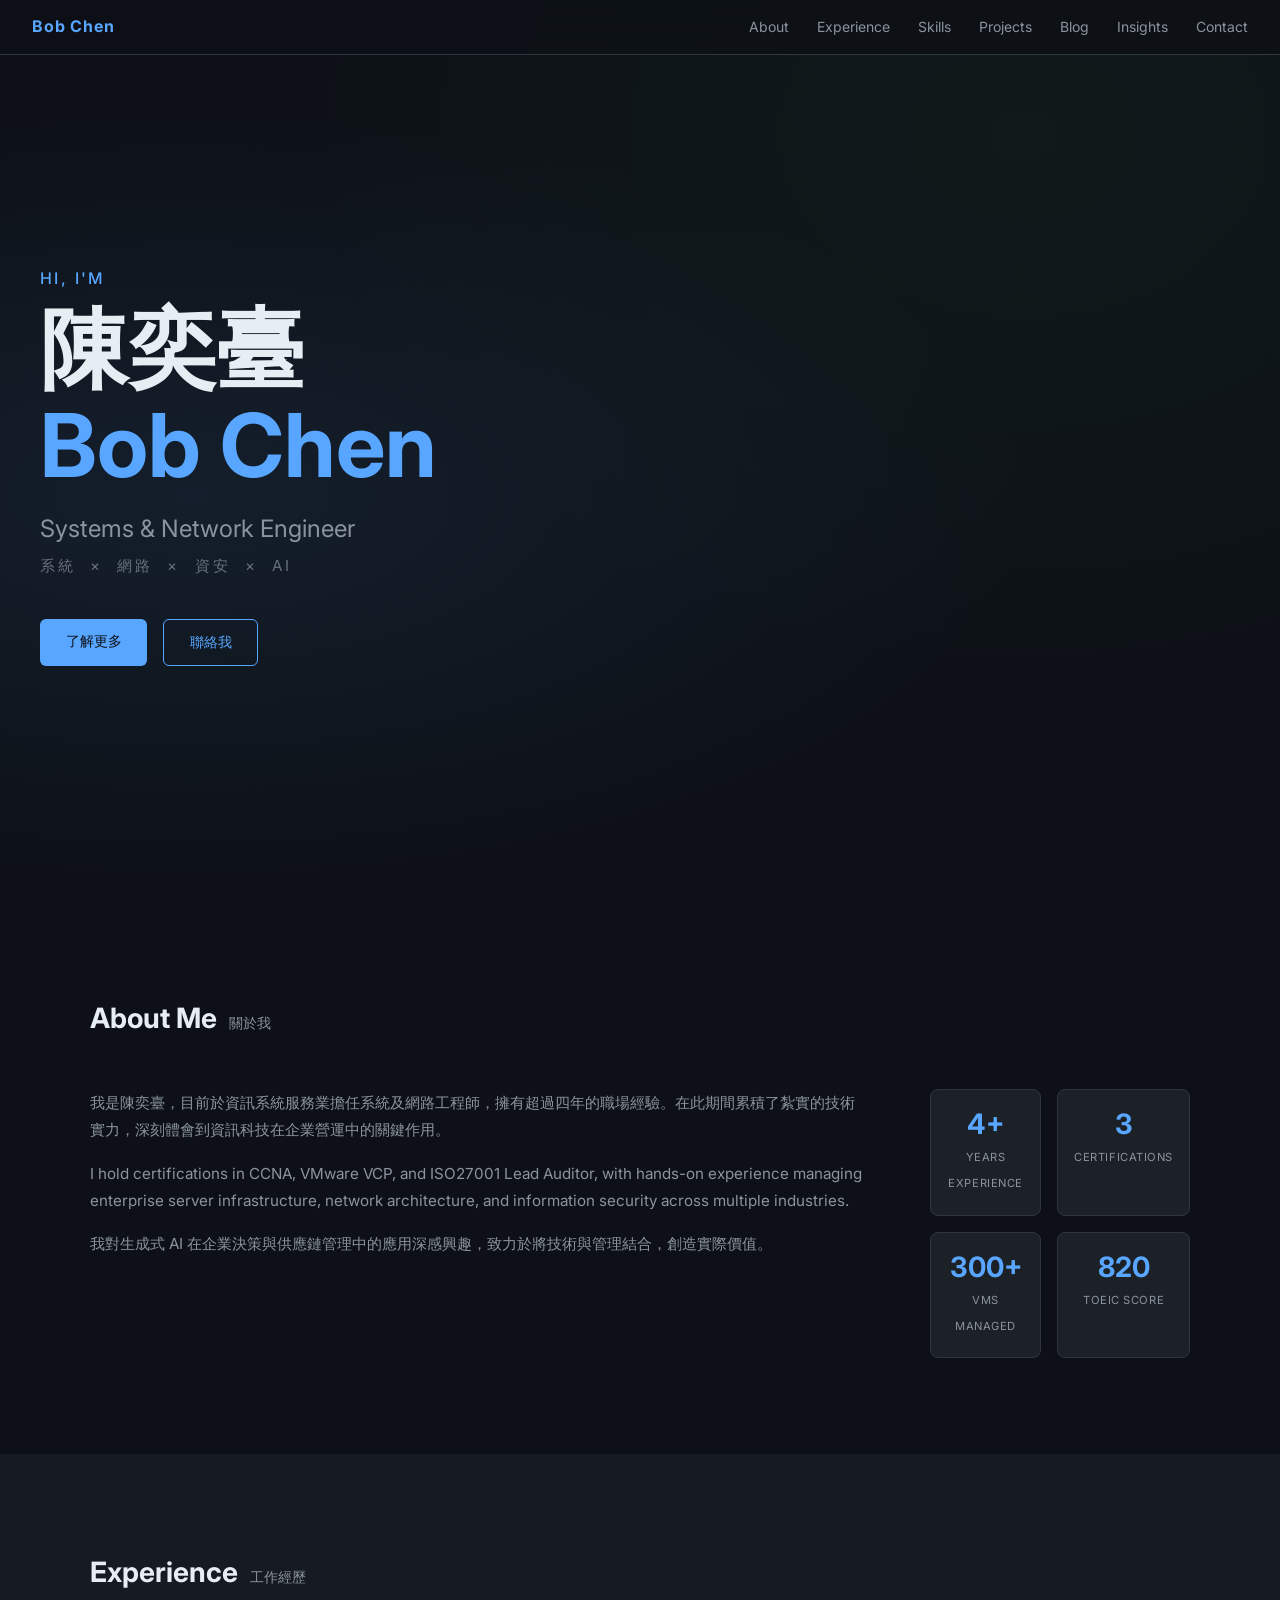
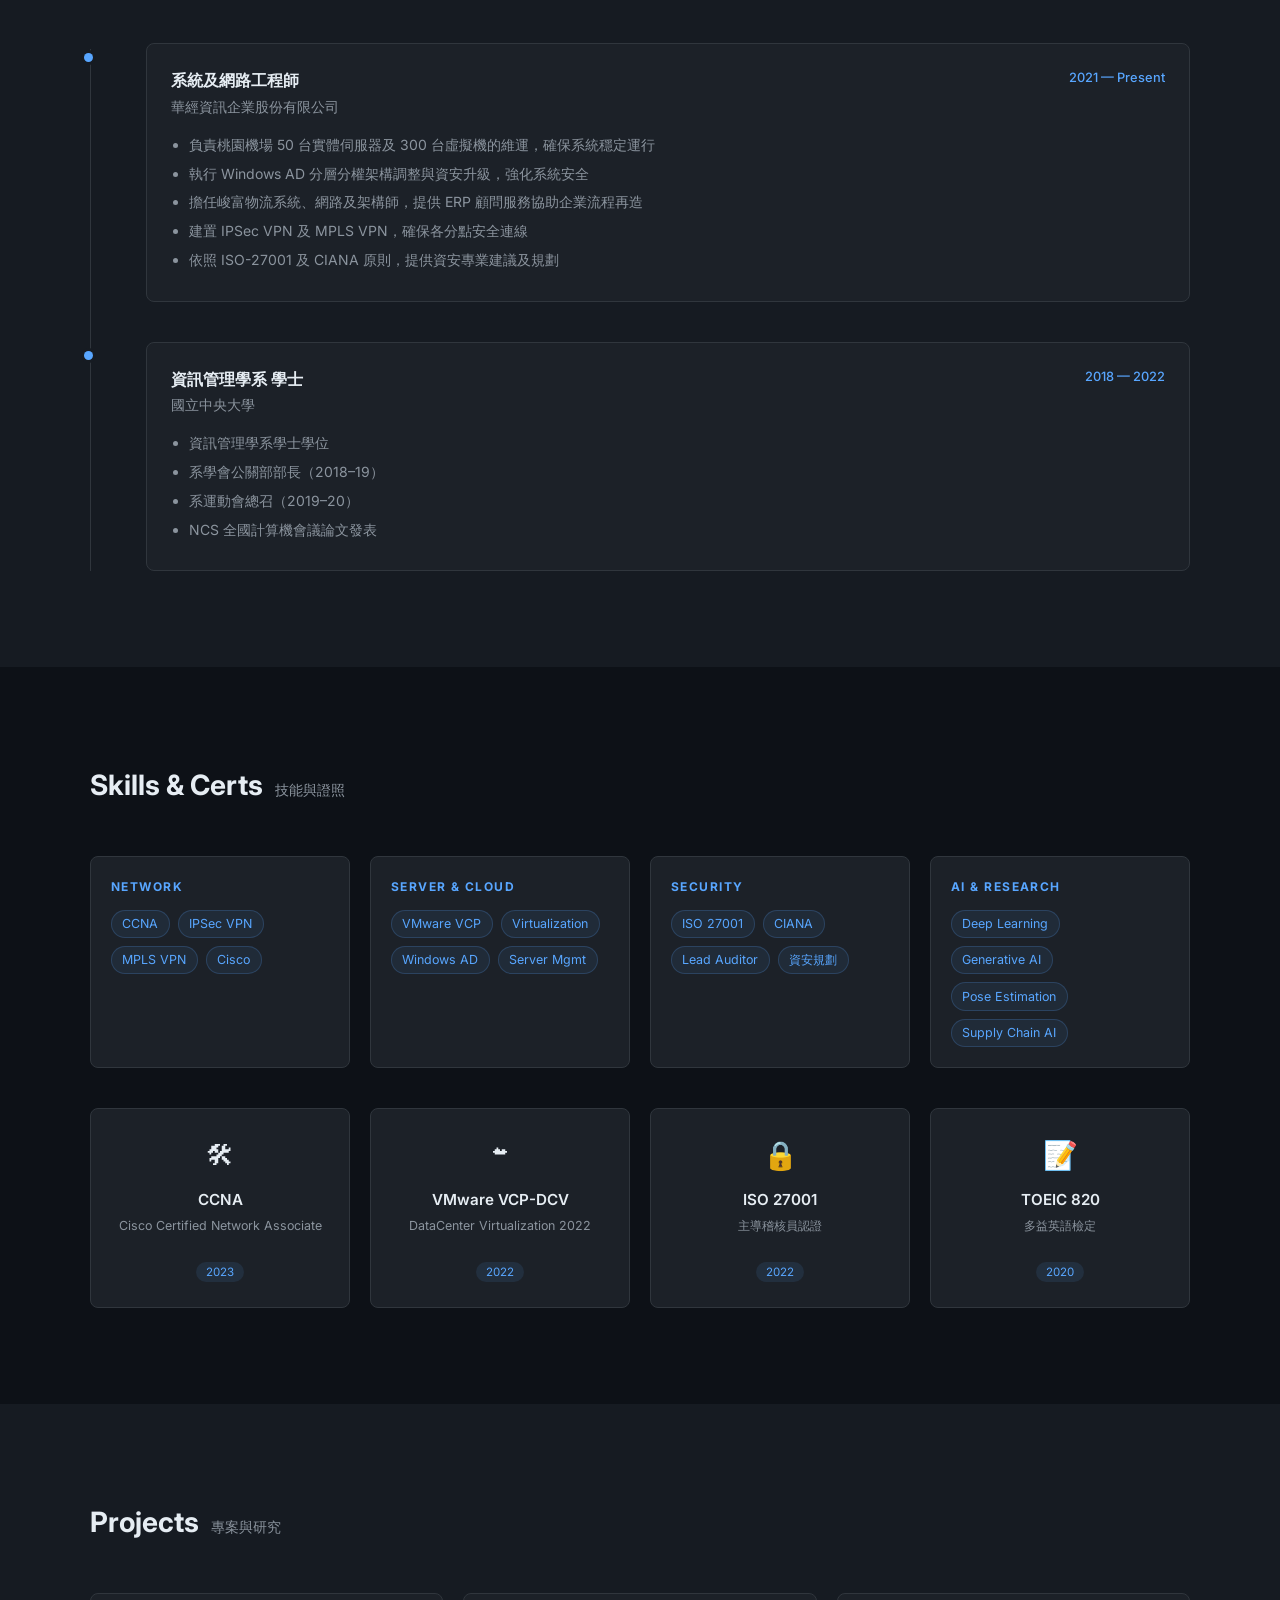
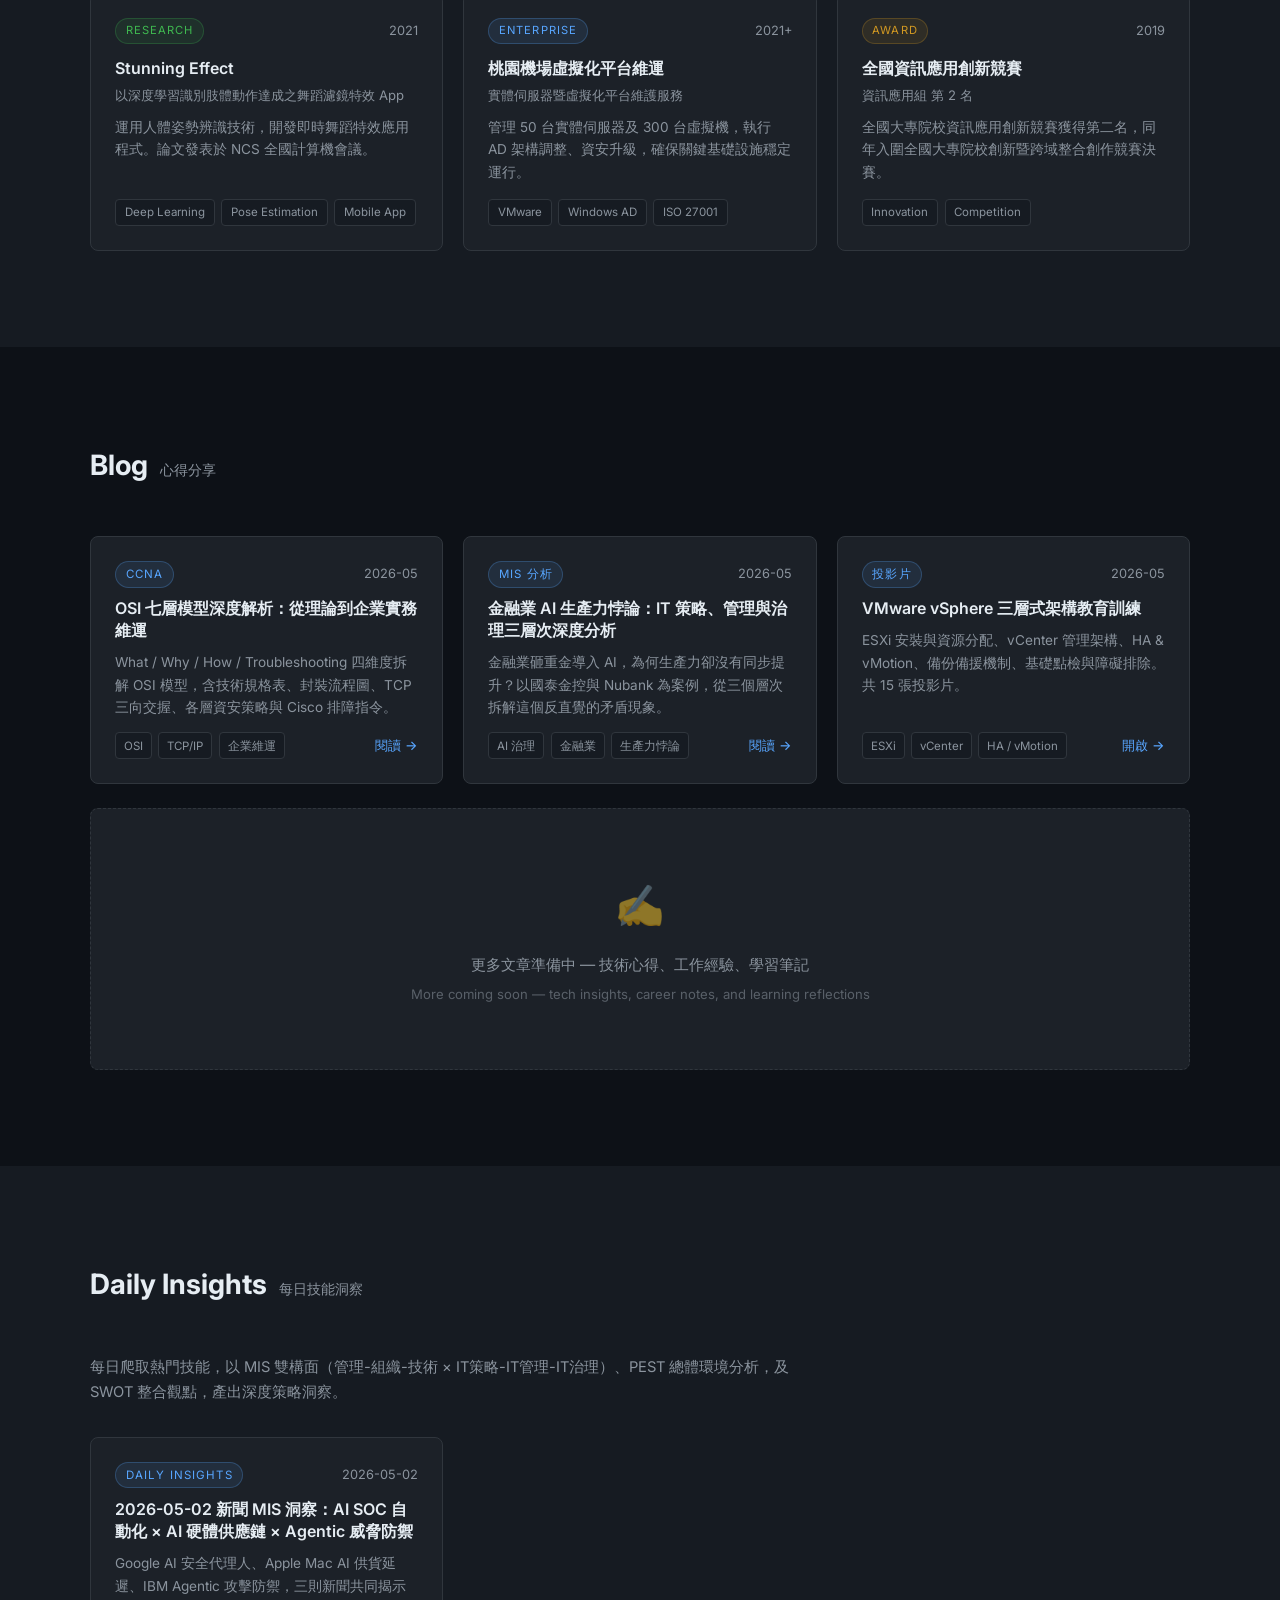
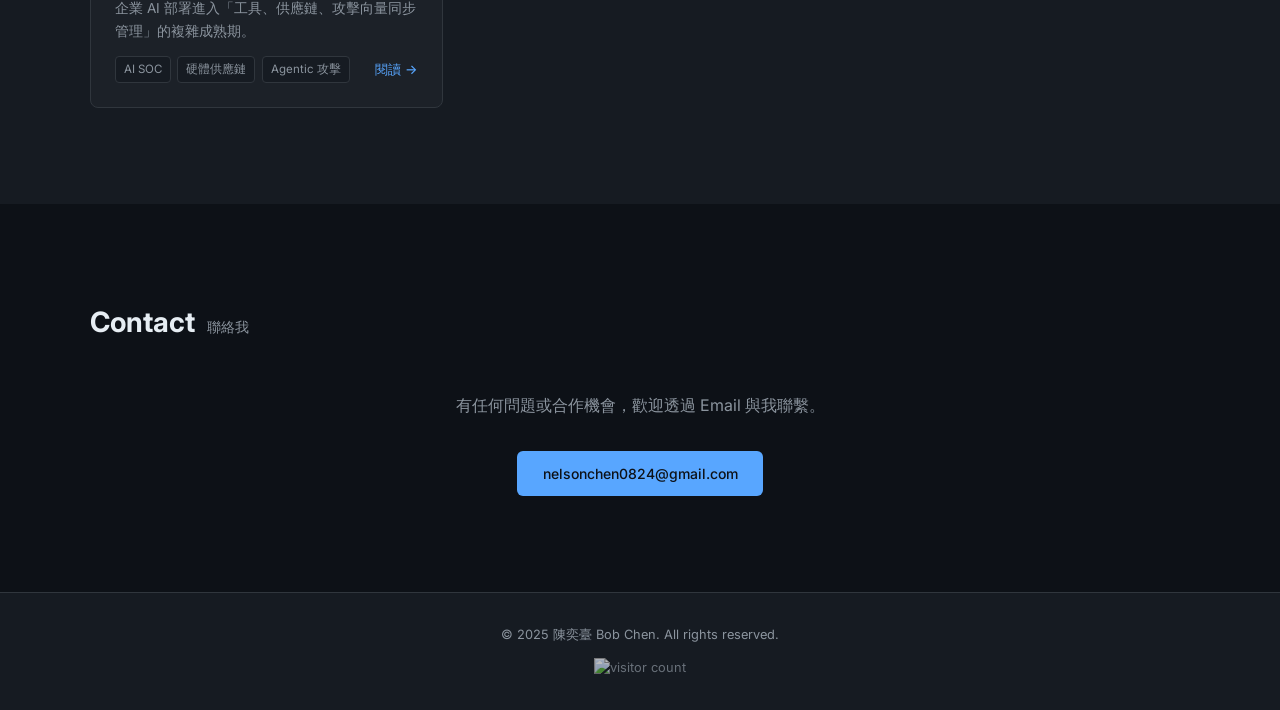
==== commit a80302a5: "Remove coming-soon placeholder from insights section" ====
--- a/index.html
+++ b/index.html
@@ -305,11 +305,6 @@
                     </div>
                 </a>
             </div>
-            <div class="coming-soon" style="margin-top:1.5rem">
-                <div class="coming-soon-icon">&#128200;</div>
-                <p>第一篇洞察文章準備中 &mdash; 執行 <code>/mis-daily-analysis</code> 即可生成</p>
-                <p class="coming-soon-sub">Run <code>/mis-daily-analysis</code> to generate today's MIS skill analysis</p>
-            </div>
         </div>
     </section>
 
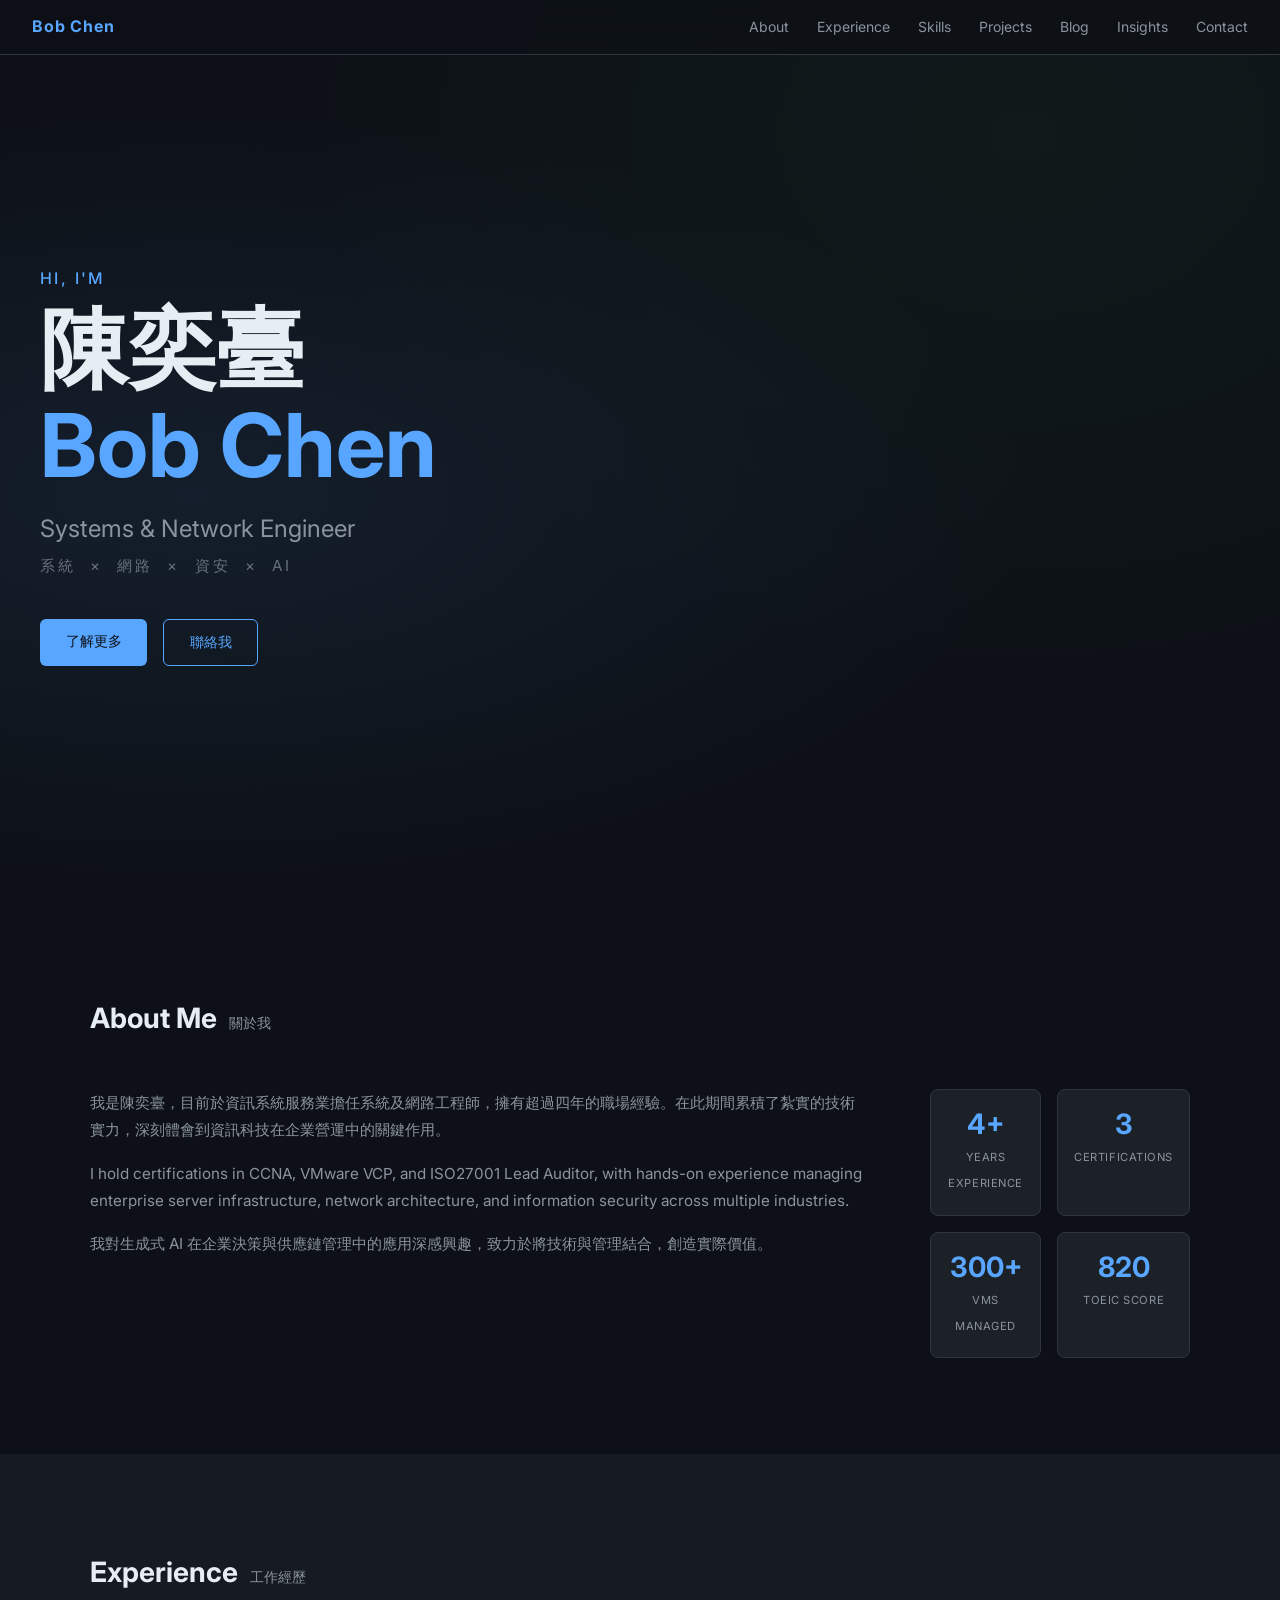
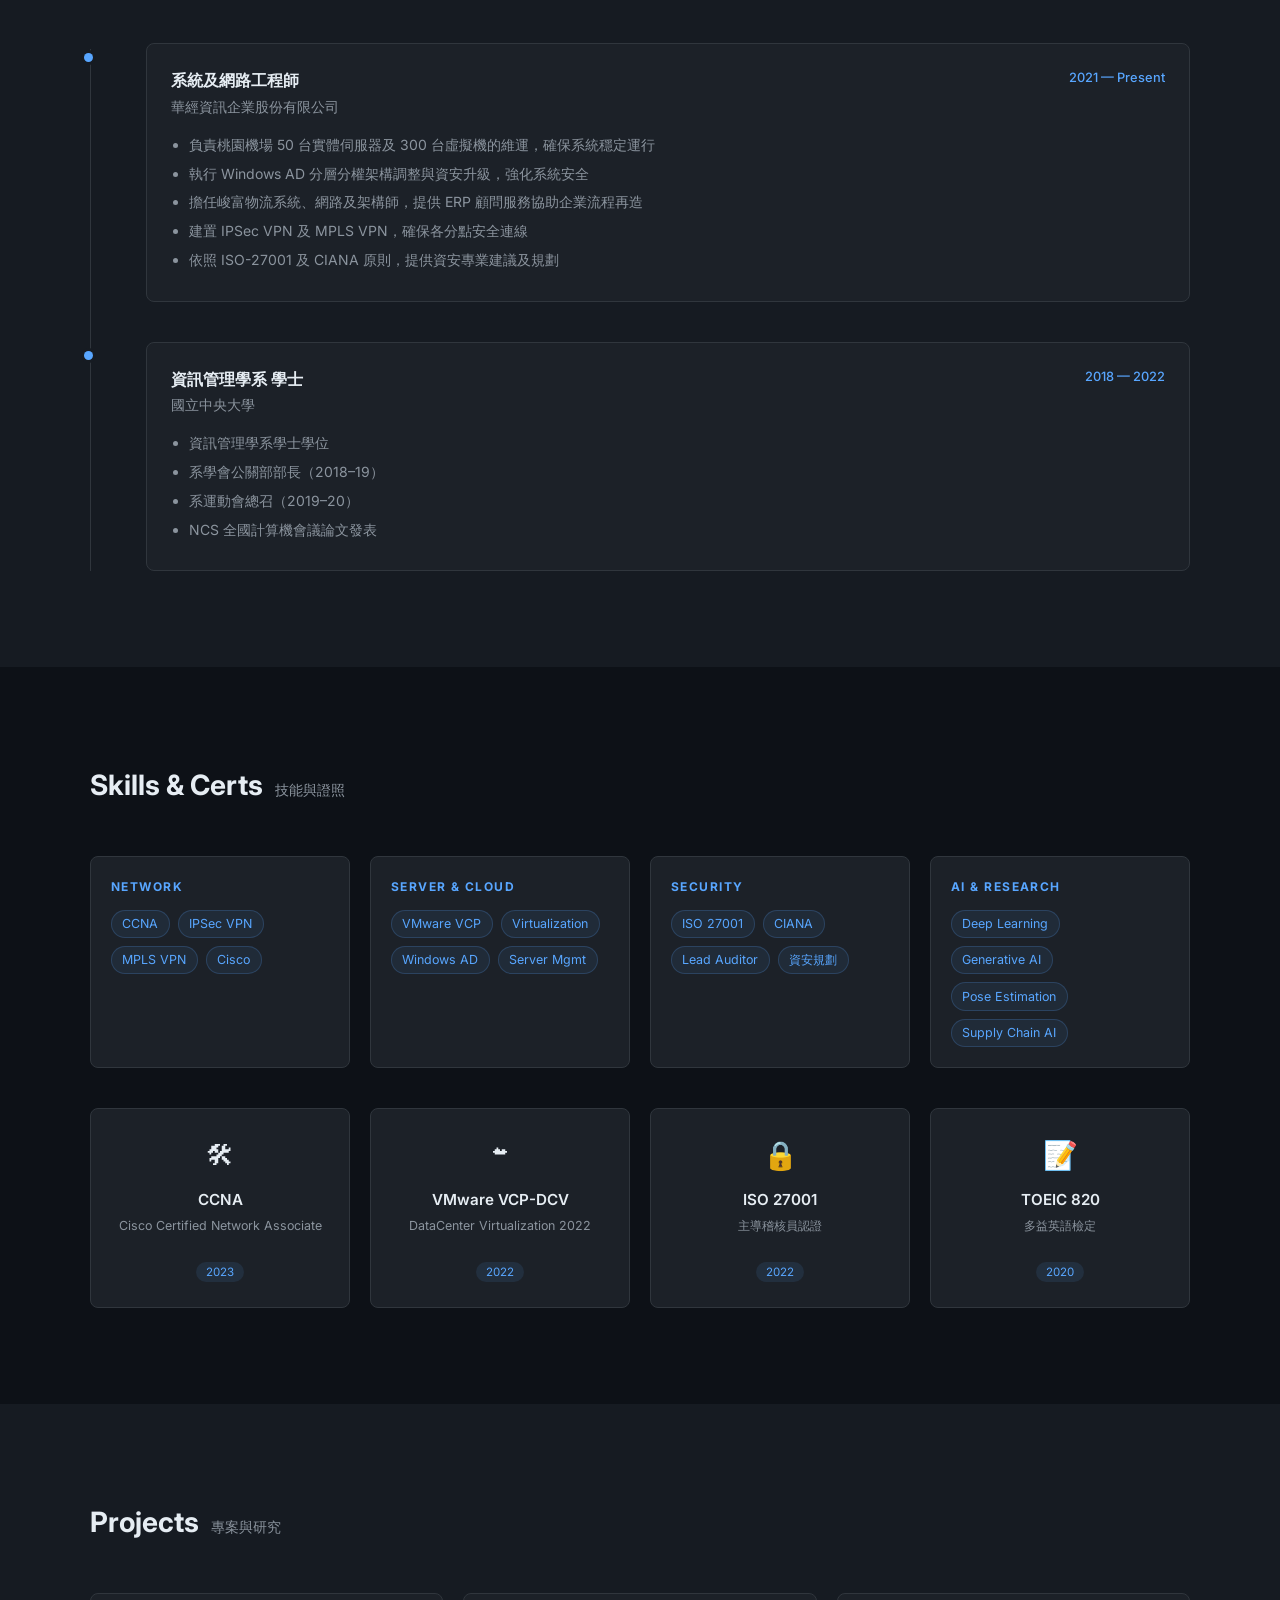
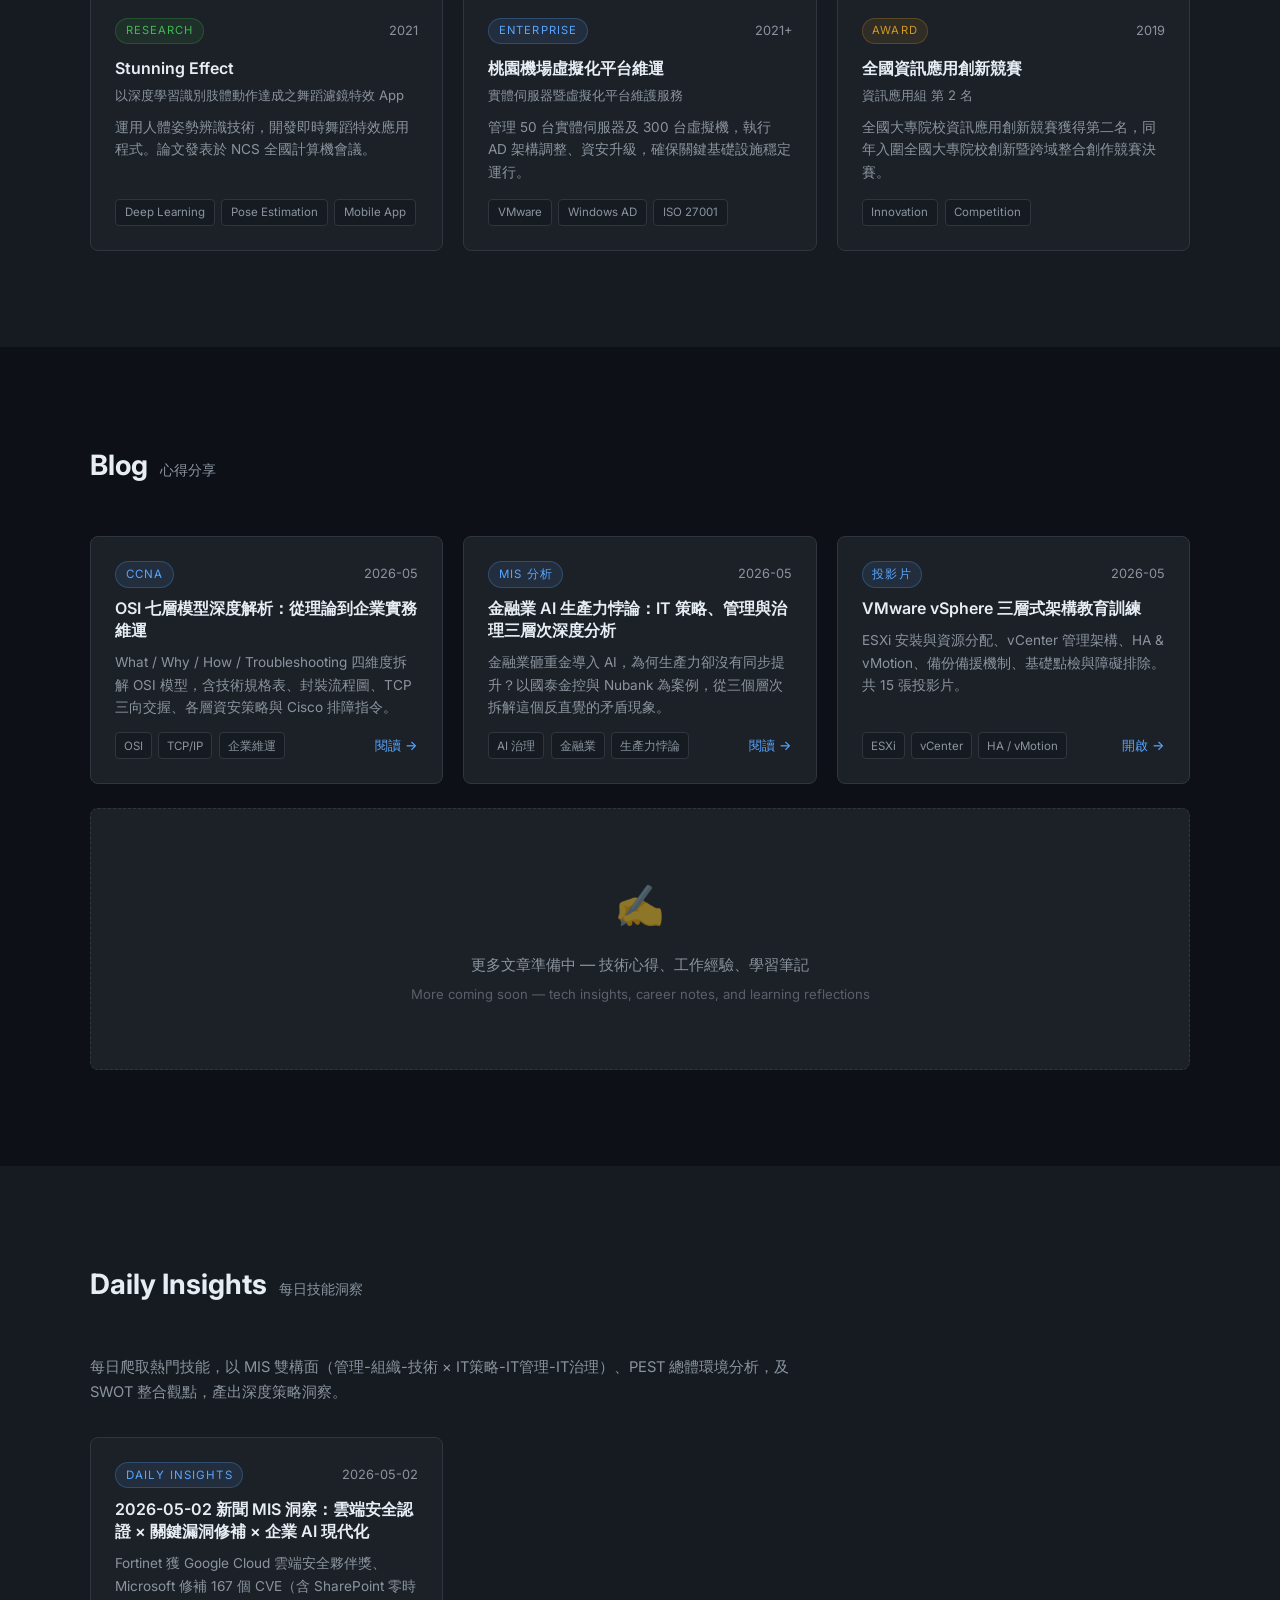
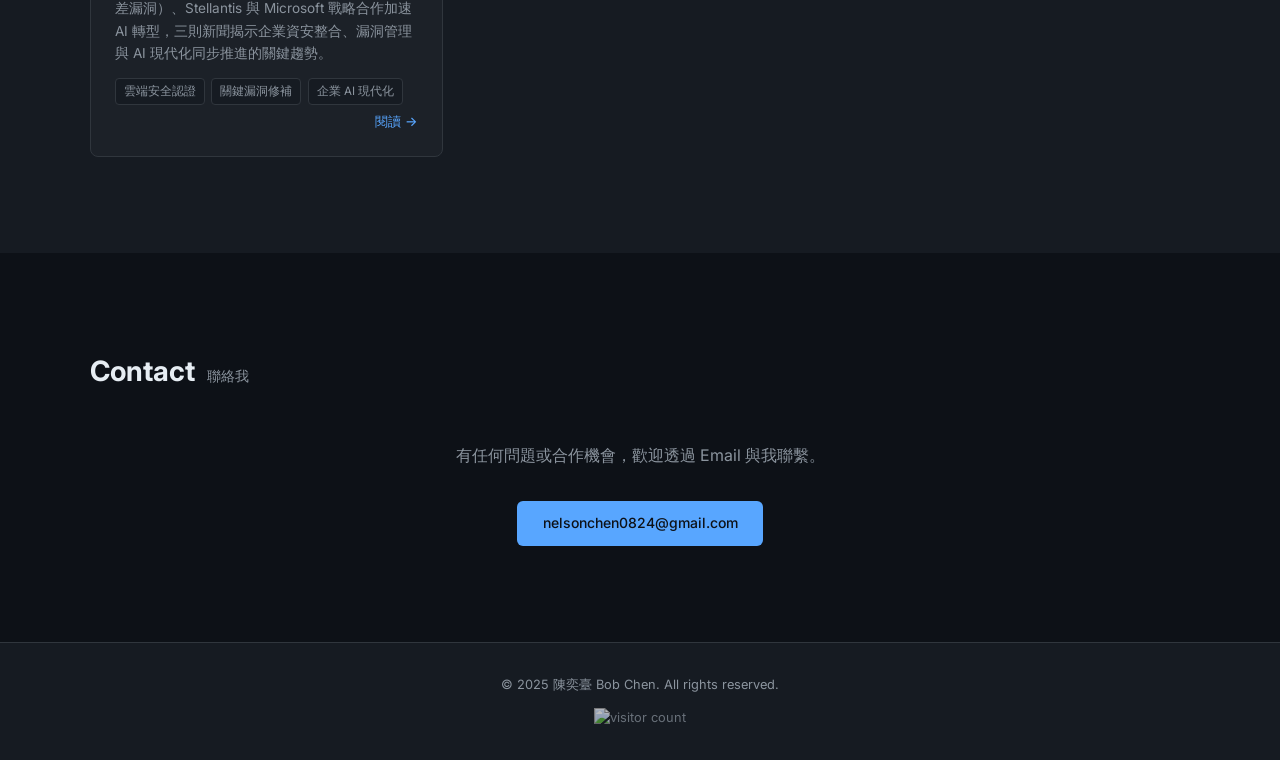
==== commit 47df7e3a: "Daily MIS analysis 2026-05-02: 雲端安全認證 × 關鍵漏洞修補 × 企業AI現代化 Fortinet Google Cloud security award, Micro" ====
--- a/index.html
+++ b/index.html
@@ -295,12 +295,12 @@
                         <span class="blog-tag">Daily Insights</span>
                         <span class="blog-date">2026-05-02</span>
                     </div>
-                    <h3>2026-05-02 新聞 MIS 洞察：AI SOC 自動化 × AI 硬體供應鏈 × Agentic 威脅防禦</h3>
-                    <p>Google AI 安全代理人、Apple Mac AI 供貨延遲、IBM Agentic 攻擊防禦，三則新聞共同揭示企業 AI 部署進入「工具、供應鏈、攻擊向量同步管理」的複雜成熟期。</p>
+                    <h3>2026-05-02 新聞 MIS 洞察：雲端安全認證 × 關鍵漏洞修補 × 企業 AI 現代化</h3>
+                    <p>Fortinet 獲 Google Cloud 雲端安全夥伴獎、Microsoft 修補 167 個 CVE（含 SharePoint 零時差漏洞）、Stellantis 與 Microsoft 戰略合作加速 AI 轉型，三則新聞揭示企業資安整合、漏洞管理與 AI 現代化同步推進的關鍵趨勢。</p>
                     <div class="blog-footer">
-                        <span class="blog-tech">AI SOC</span>
-                        <span class="blog-tech">硬體供應鏈</span>
-                        <span class="blog-tech">Agentic 攻擊</span>
+                        <span class="blog-tech">雲端安全認證</span>
+                        <span class="blog-tech">關鍵漏洞修補</span>
+                        <span class="blog-tech">企業 AI 現代化</span>
                         <span class="blog-read">閱讀 →</span>
                     </div>
                 </a>
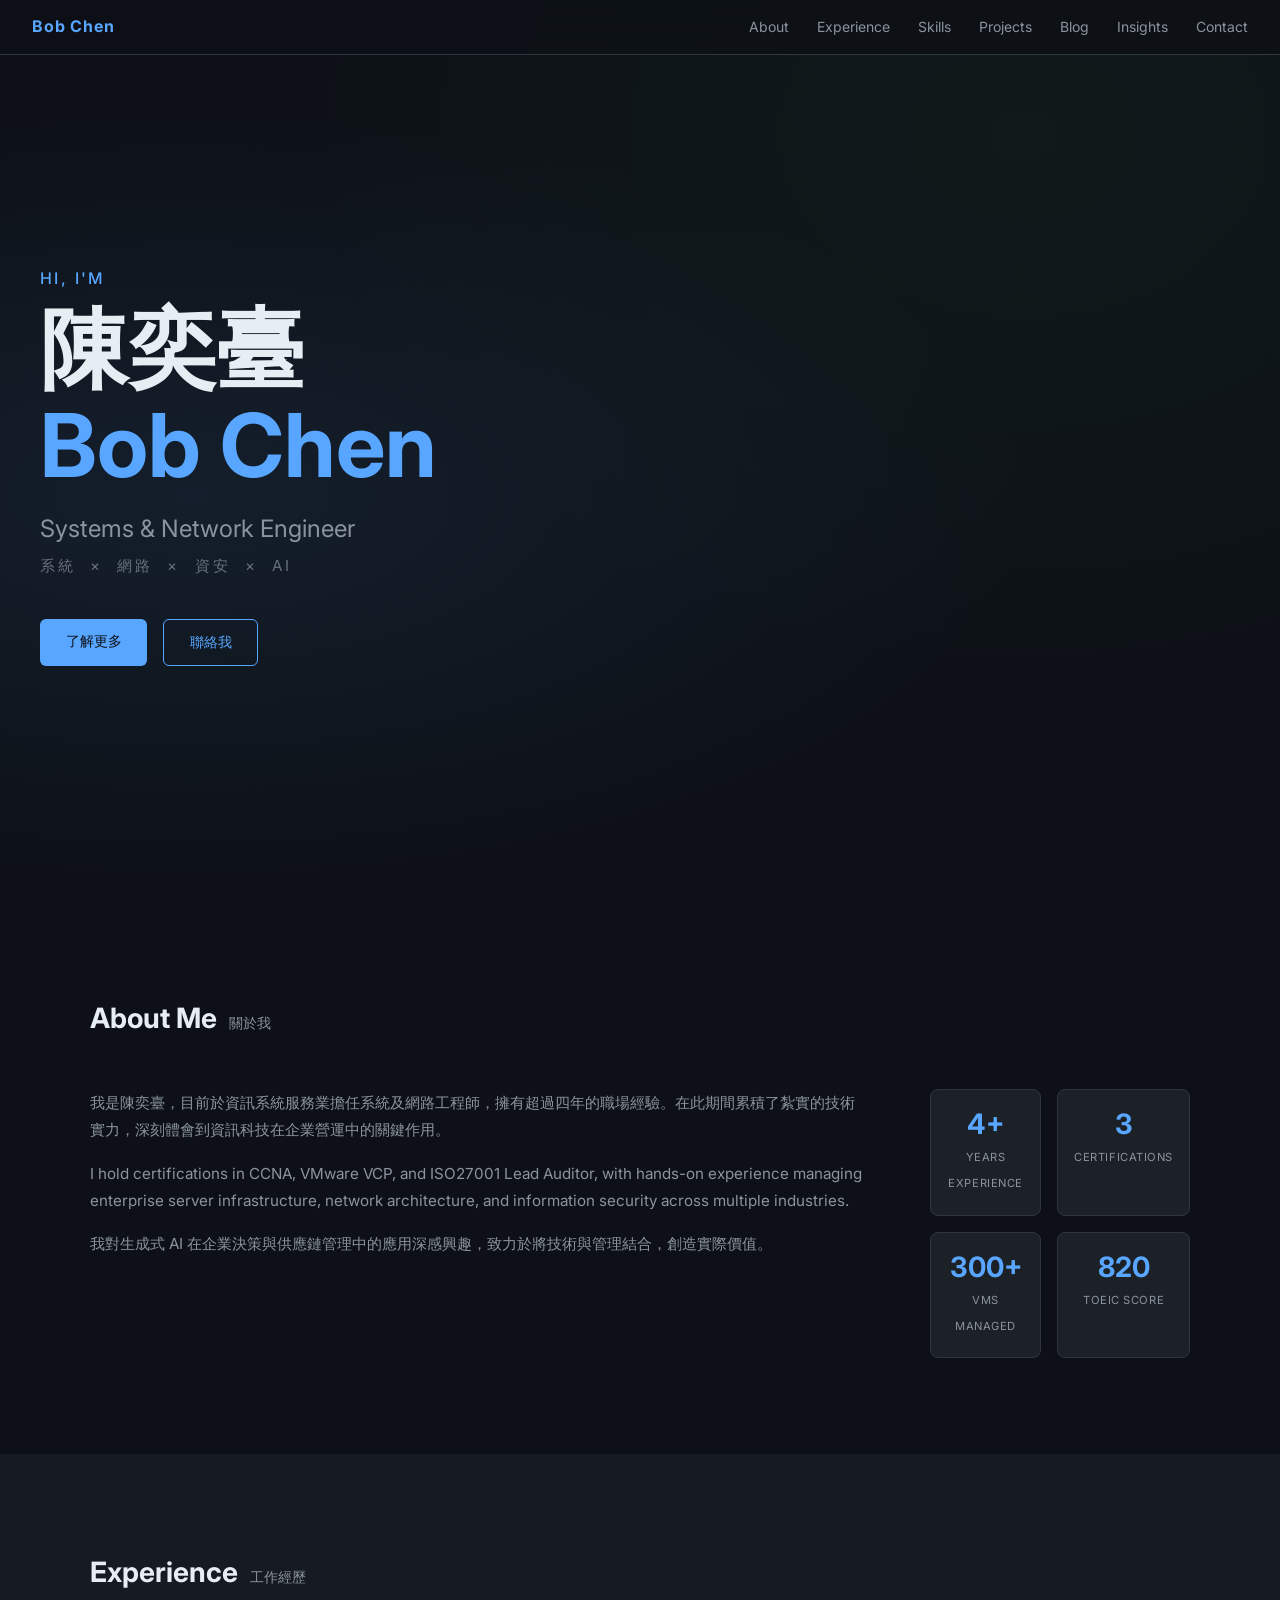
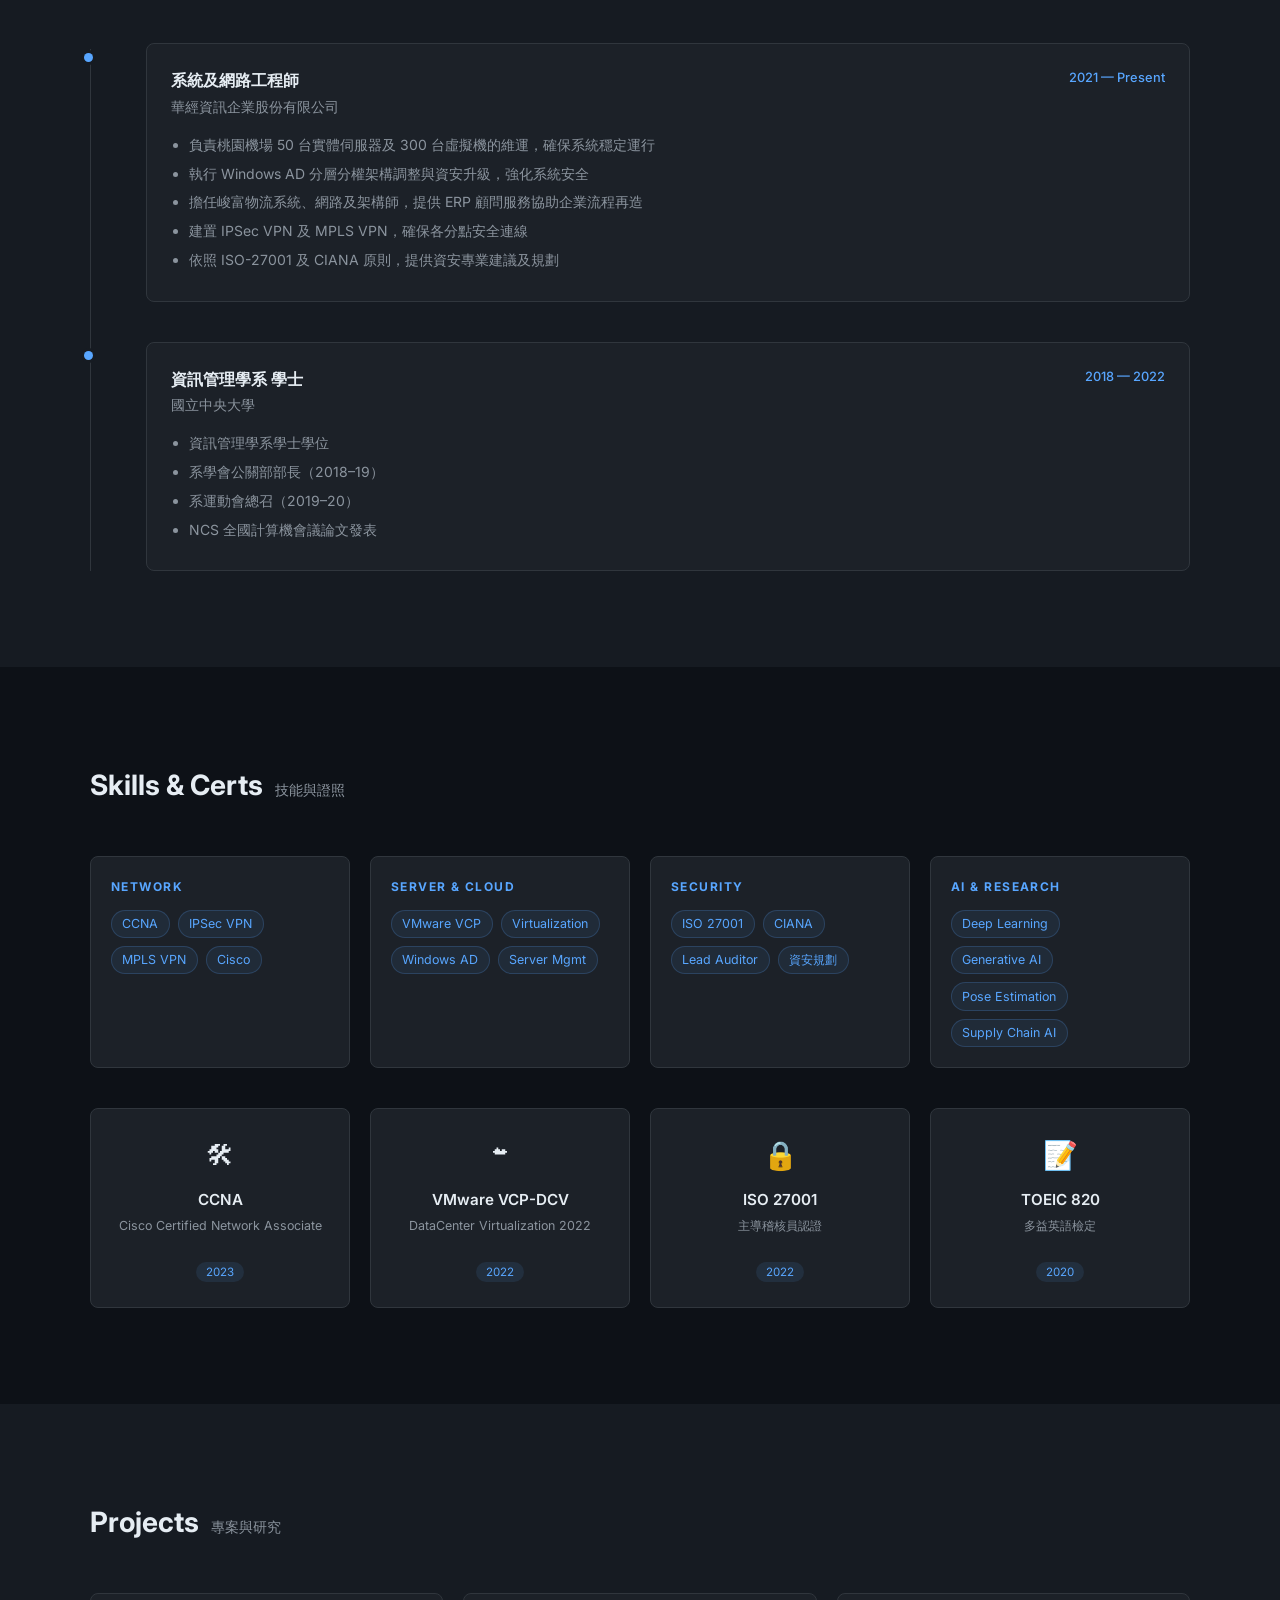
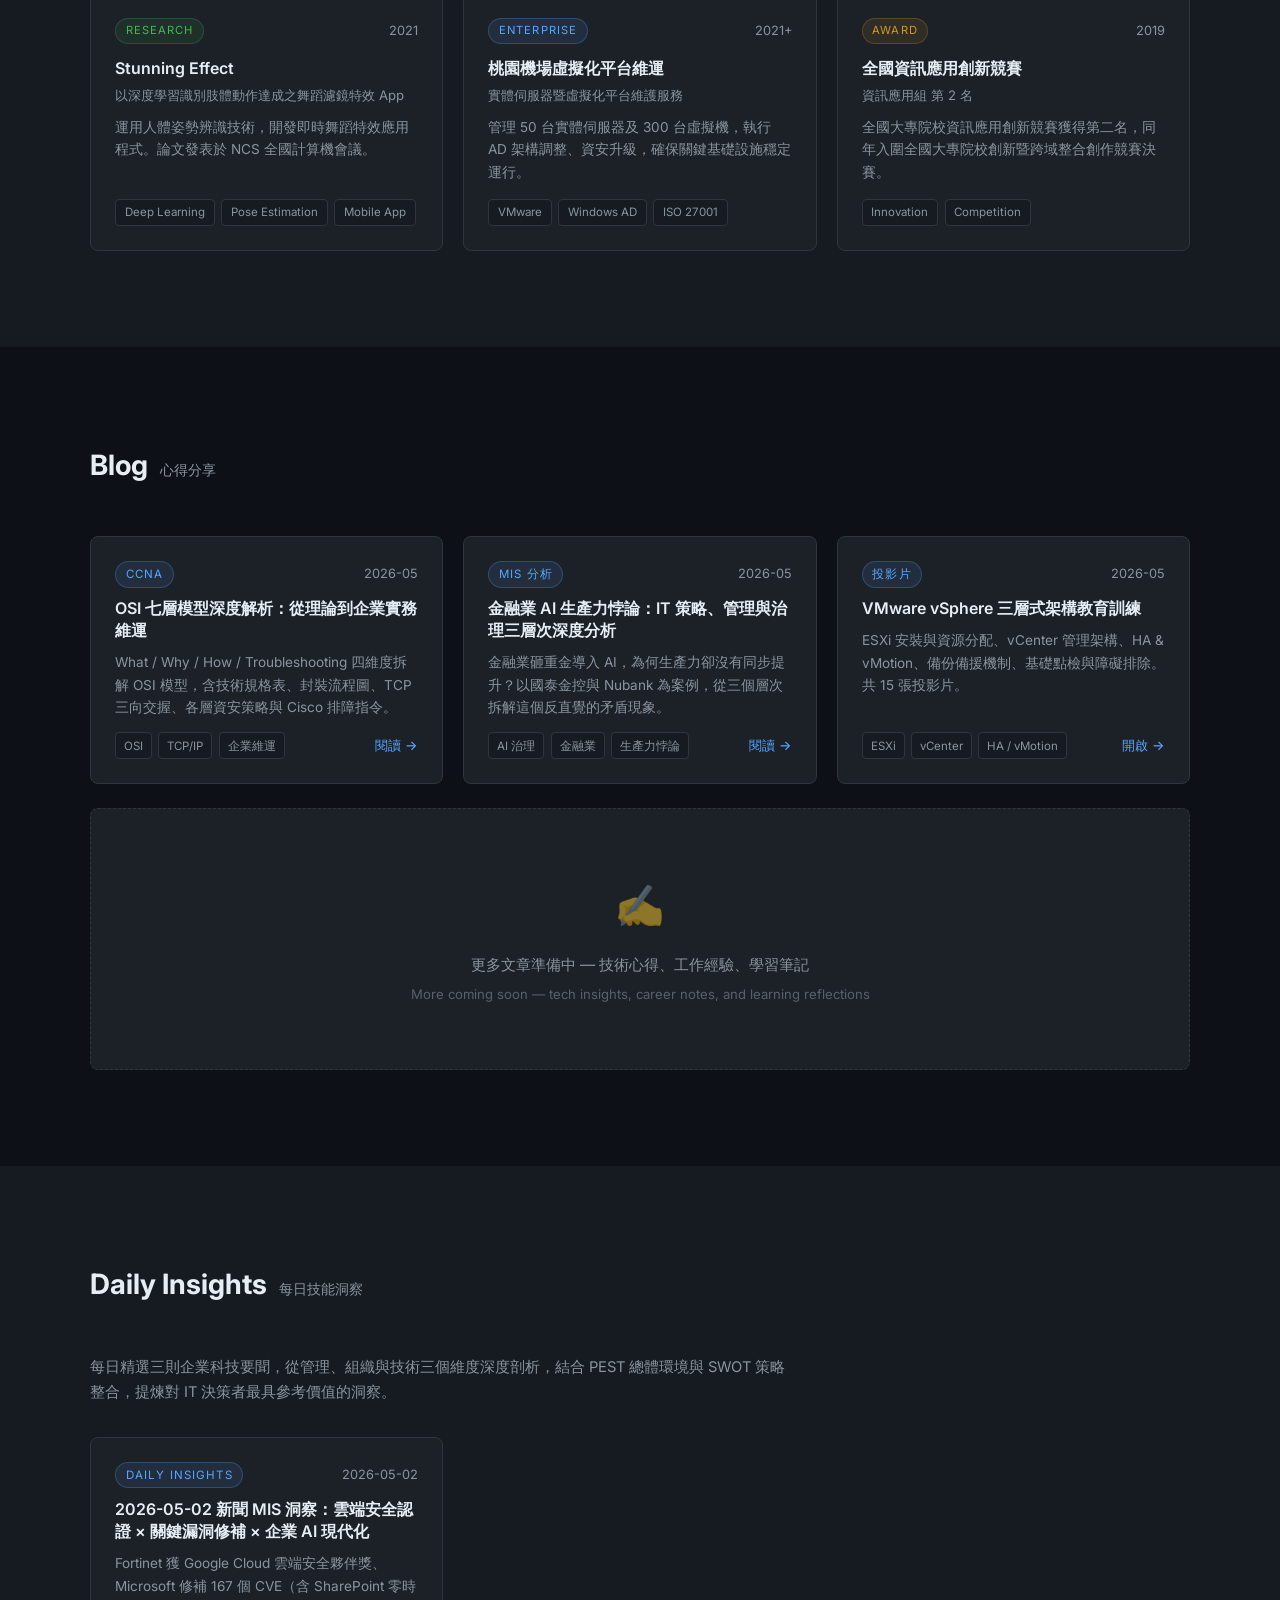
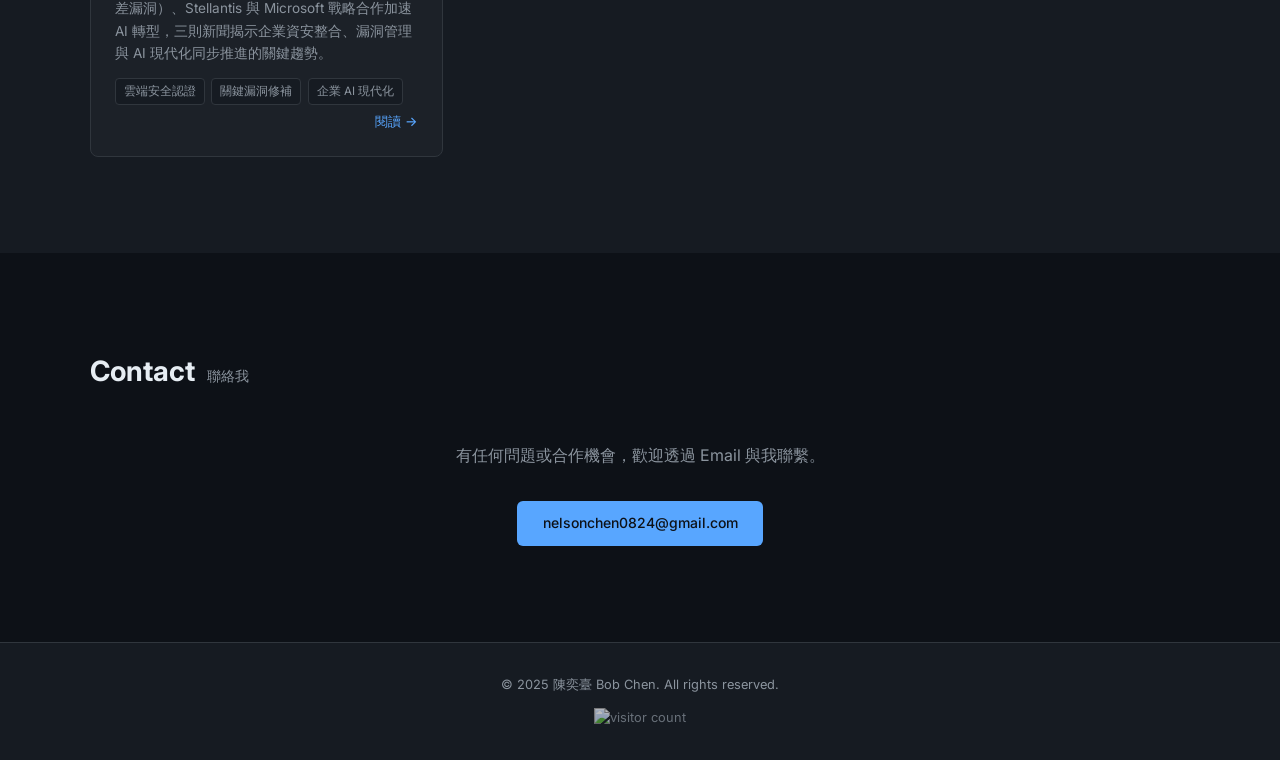
==== commit 5efb4736: "Update insights section description to reader-facing copy" ====
--- a/index.html
+++ b/index.html
@@ -288,7 +288,7 @@
     <section class="section section-alt" id="insights">
         <div class="container">
             <h2 class="section-title">Daily Insights <span>每日技能洞察</span></h2>
-            <p class="insights-desc">每日爬取熱門技能，以 MIS 雙構面（管理-組織-技術 × IT策略-IT管理-IT治理）、PEST 總體環境分析，及 SWOT 整合觀點，產出深度策略洞察。</p>
+            <p class="insights-desc">每日精選三則企業科技要聞，從管理、組織與技術三個維度深度剖析，結合 PEST 總體環境與 SWOT 策略整合，提煉對 IT 決策者最具參考價值的洞察。</p>
             <div class="blog-grid insights-grid">
                 <a class="blog-card" href="analysis-2026-05-02.html" target="_blank">
                     <div class="blog-card-top">
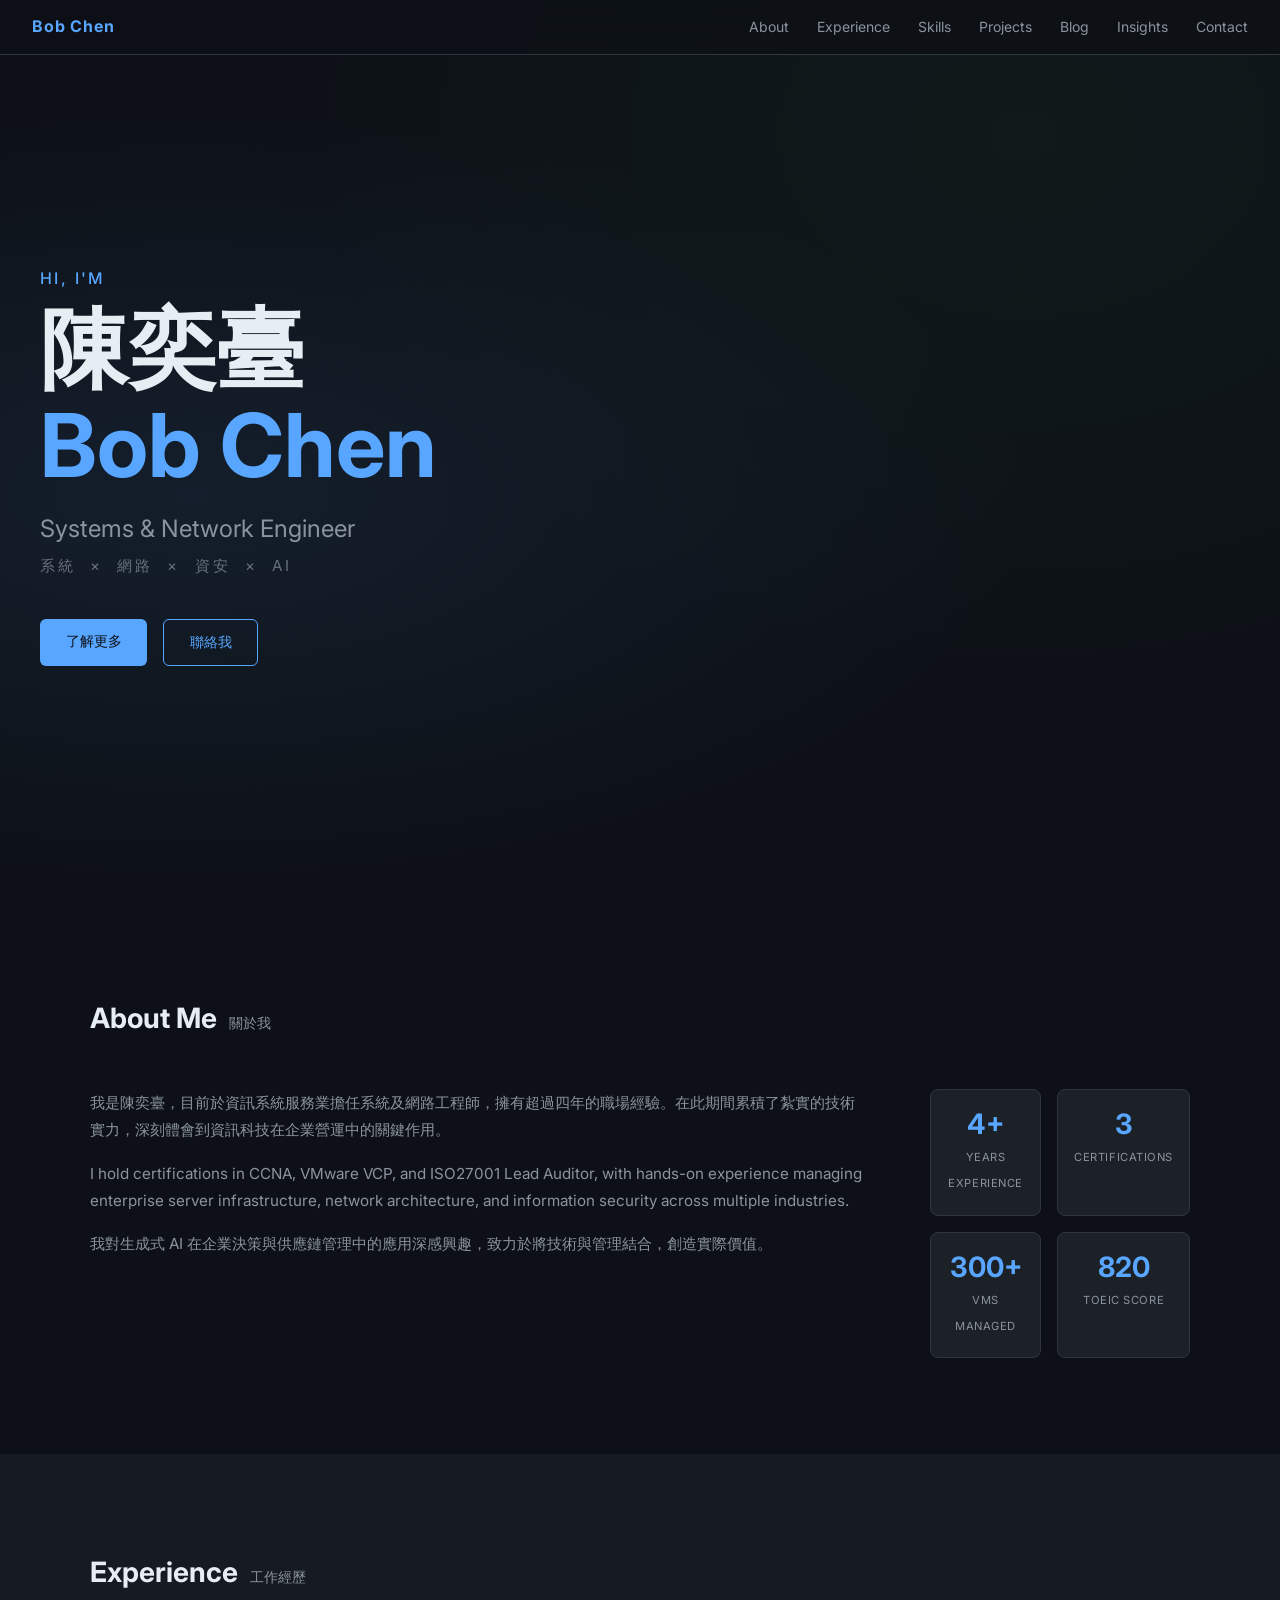
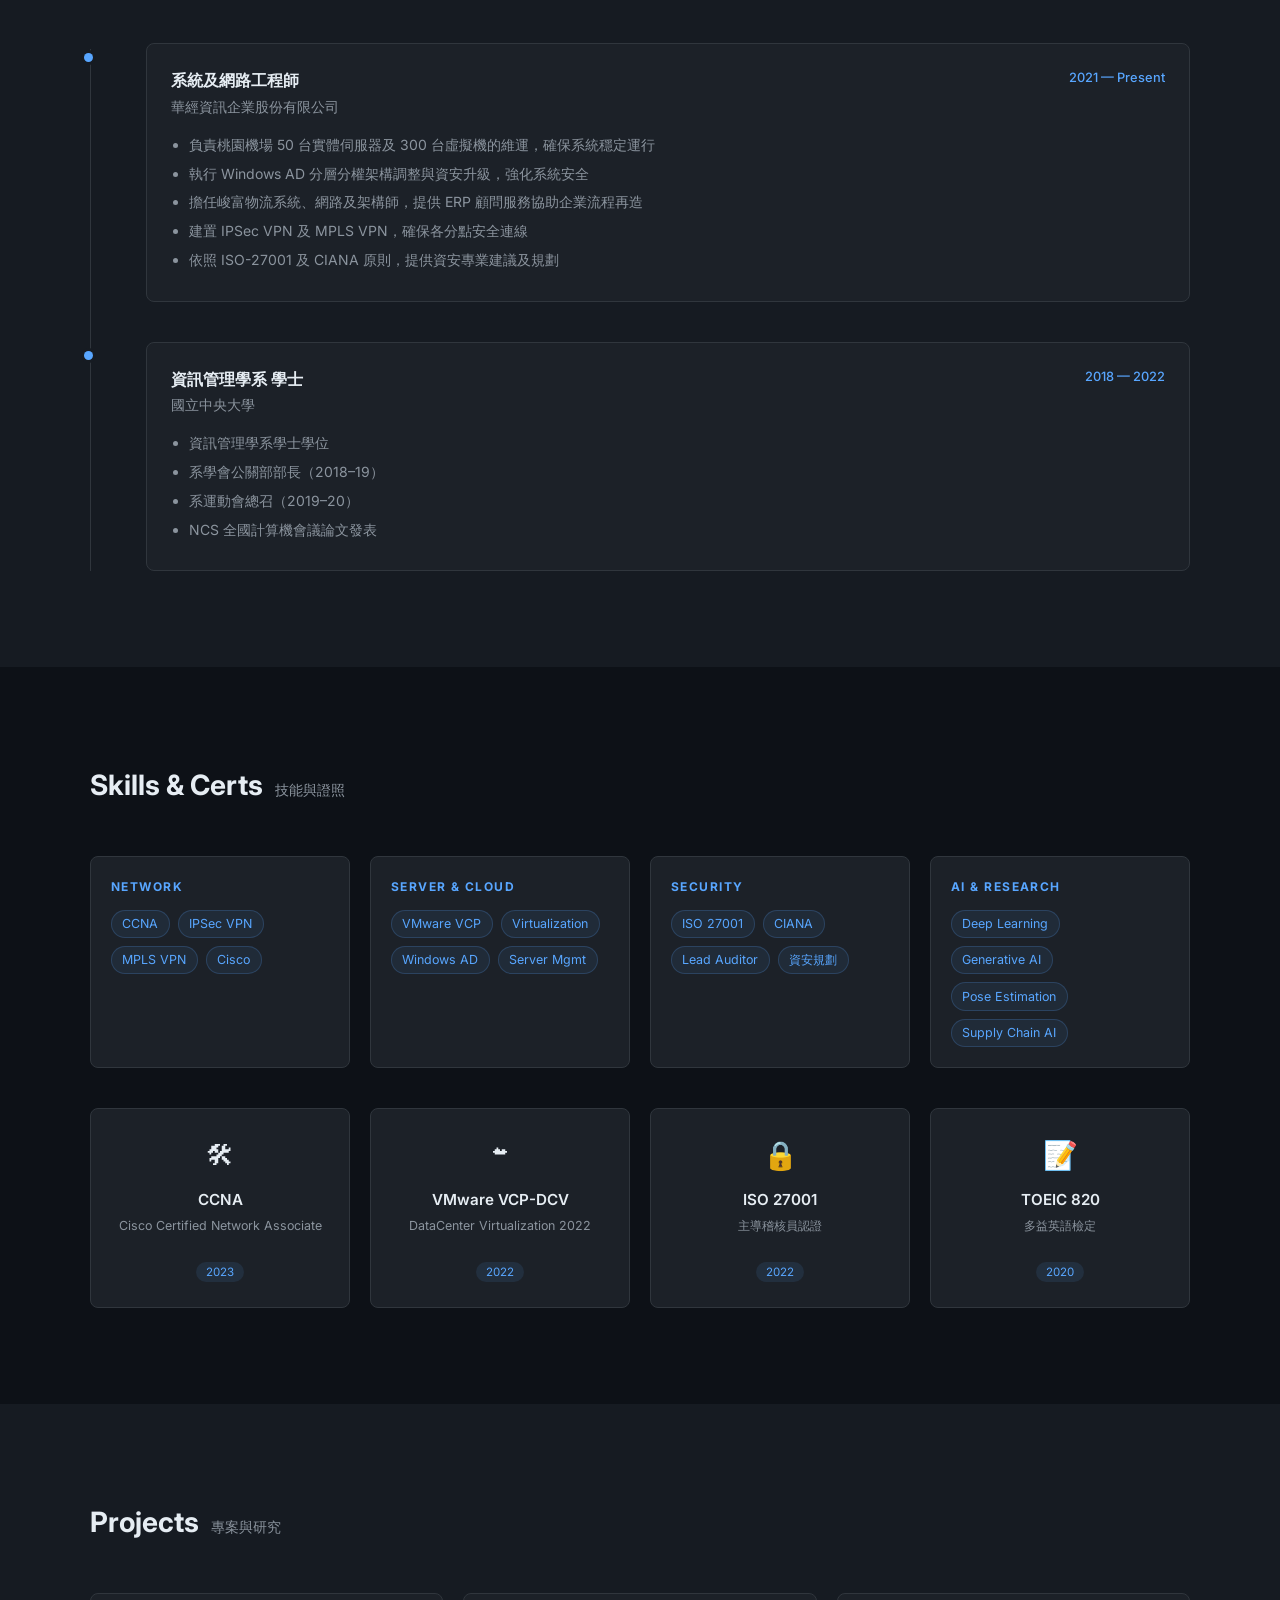
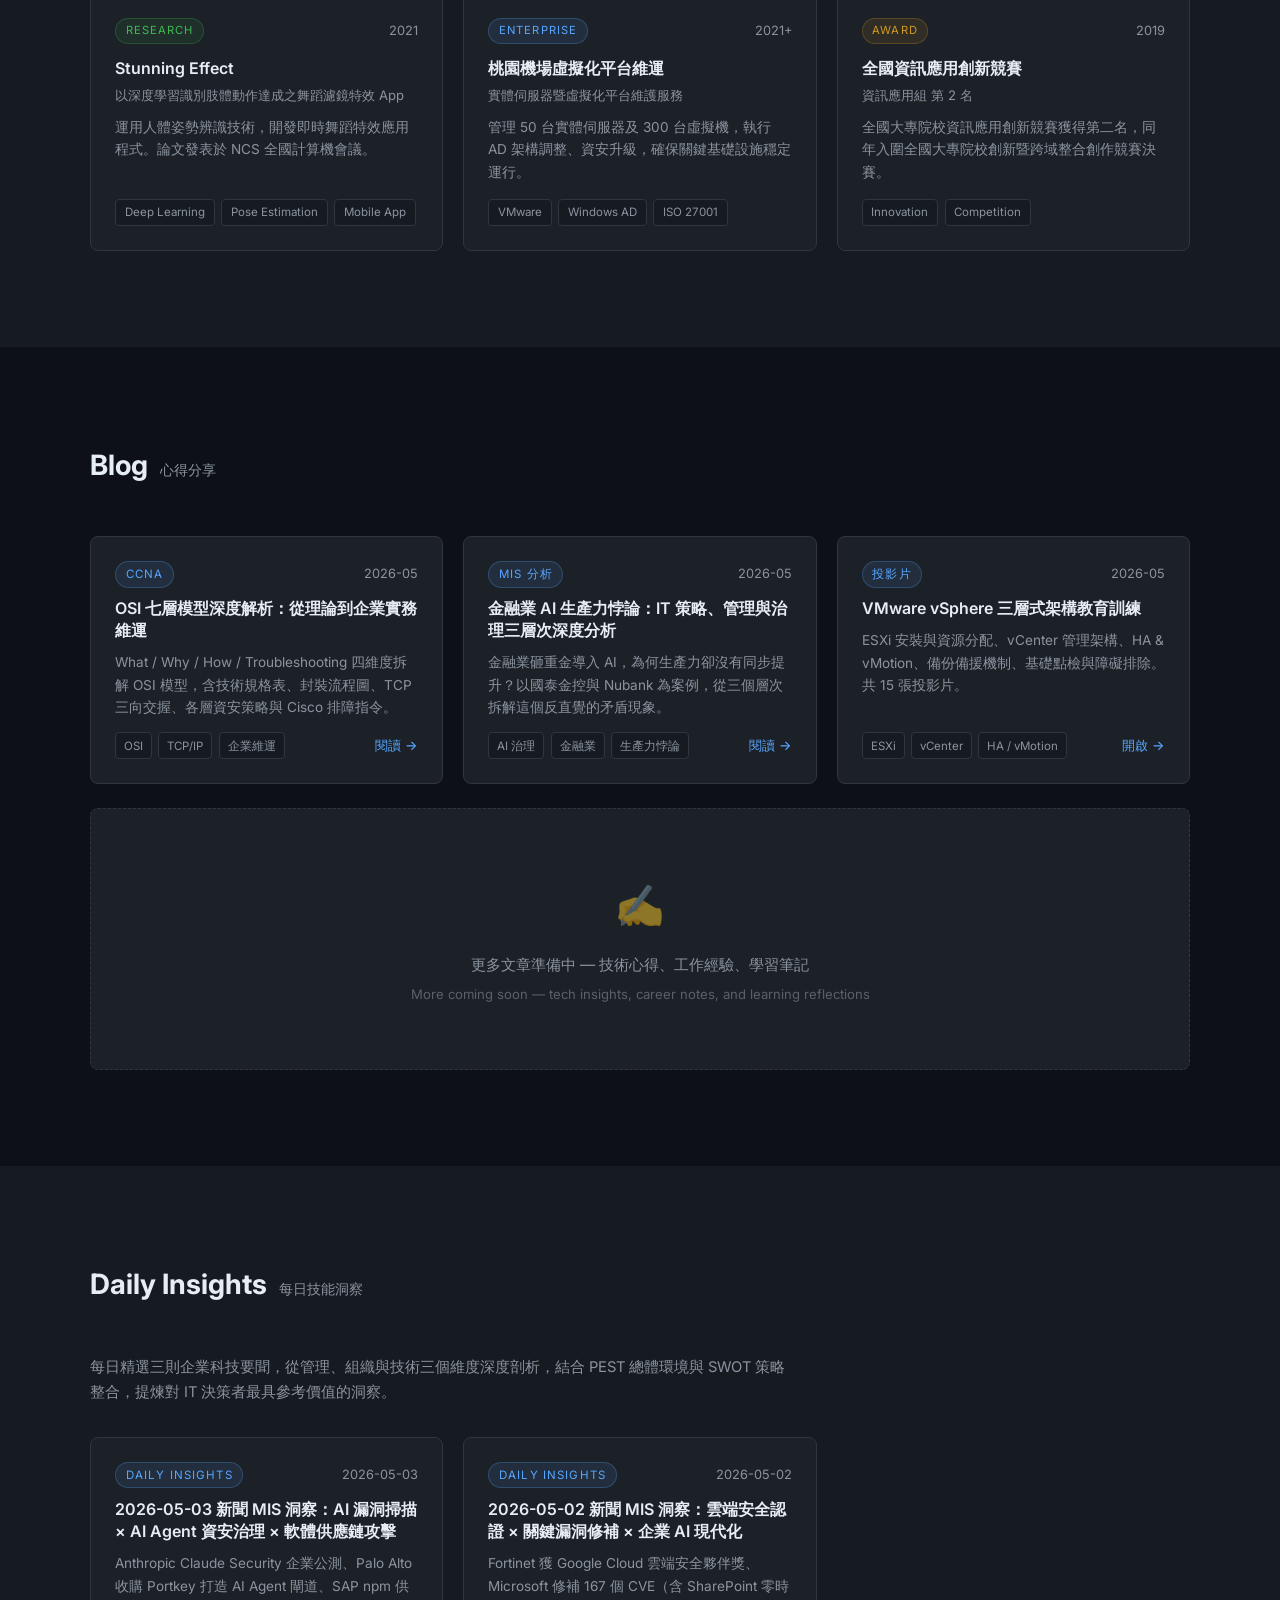
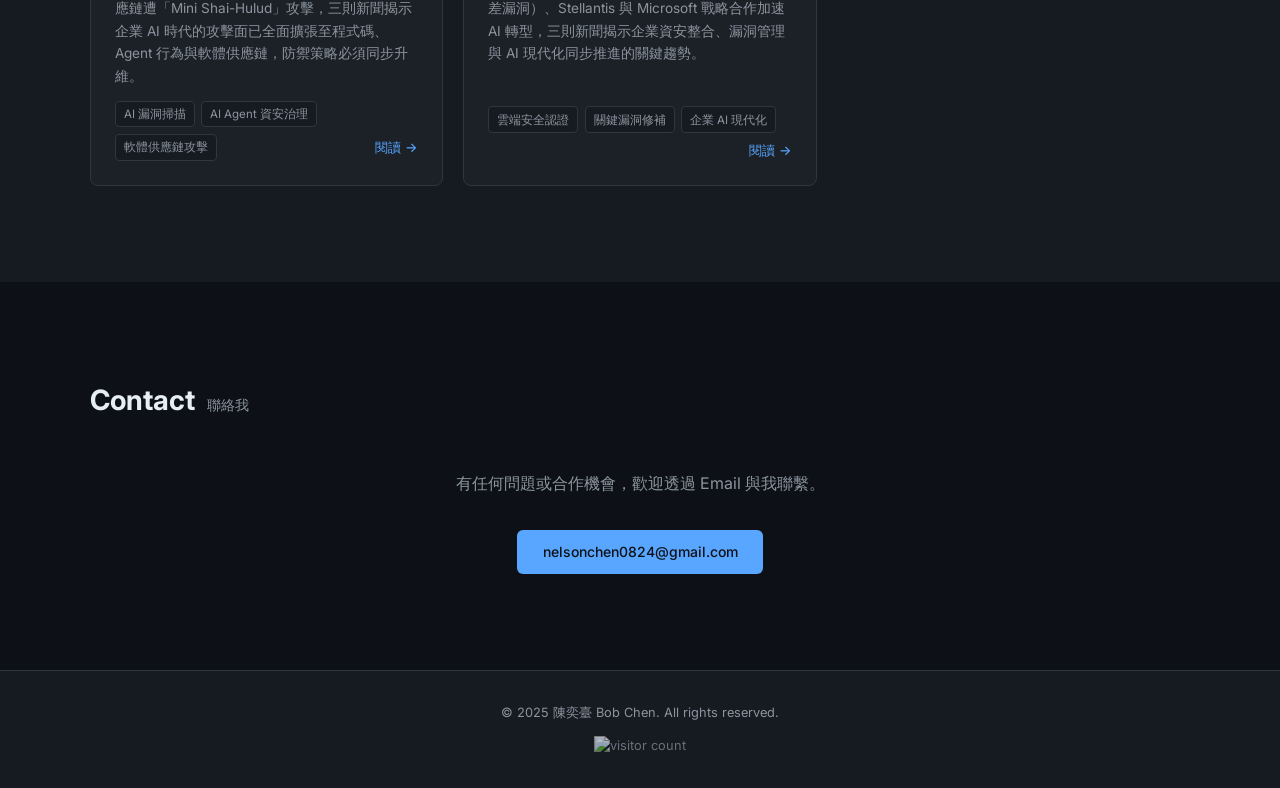
==== commit b6b4ce88: "Daily MIS analysis 2026-05-03: AI漏洞掃描 x AI Agent資安治理 x 軟體供應鏈攻擊 Anthropic Claude Security public beta" ====
--- a/index.html
+++ b/index.html
@@ -290,6 +290,20 @@
             <h2 class="section-title">Daily Insights <span>每日技能洞察</span></h2>
             <p class="insights-desc">每日精選三則企業科技要聞，從管理、組織與技術三個維度深度剖析，結合 PEST 總體環境與 SWOT 策略整合，提煉對 IT 決策者最具參考價值的洞察。</p>
             <div class="blog-grid insights-grid">
+                <a class="blog-card" href="analysis-2026-05-03.html" target="_blank">
+                    <div class="blog-card-top">
+                        <span class="blog-tag">Daily Insights</span>
+                        <span class="blog-date">2026-05-03</span>
+                    </div>
+                    <h3>2026-05-03 新聞 MIS 洞察：AI 漏洞掃描 × AI Agent 資安治理 × 軟體供應鏈攻擊</h3>
+                    <p>Anthropic Claude Security 企業公測、Palo Alto 收購 Portkey 打造 AI Agent 閘道、SAP npm 供應鏈遭「Mini Shai-Hulud」攻擊，三則新聞揭示企業 AI 時代的攻擊面已全面擴張至程式碼、Agent 行為與軟體供應鏈，防禦策略必須同步升維。</p>
+                    <div class="blog-footer">
+                        <span class="blog-tech">AI 漏洞掃描</span>
+                        <span class="blog-tech">AI Agent 資安治理</span>
+                        <span class="blog-tech">軟體供應鏈攻擊</span>
+                        <span class="blog-read">閱讀 →</span>
+                    </div>
+                </a>
                 <a class="blog-card" href="analysis-2026-05-02.html" target="_blank">
                     <div class="blog-card-top">
                         <span class="blog-tag">Daily Insights</span>
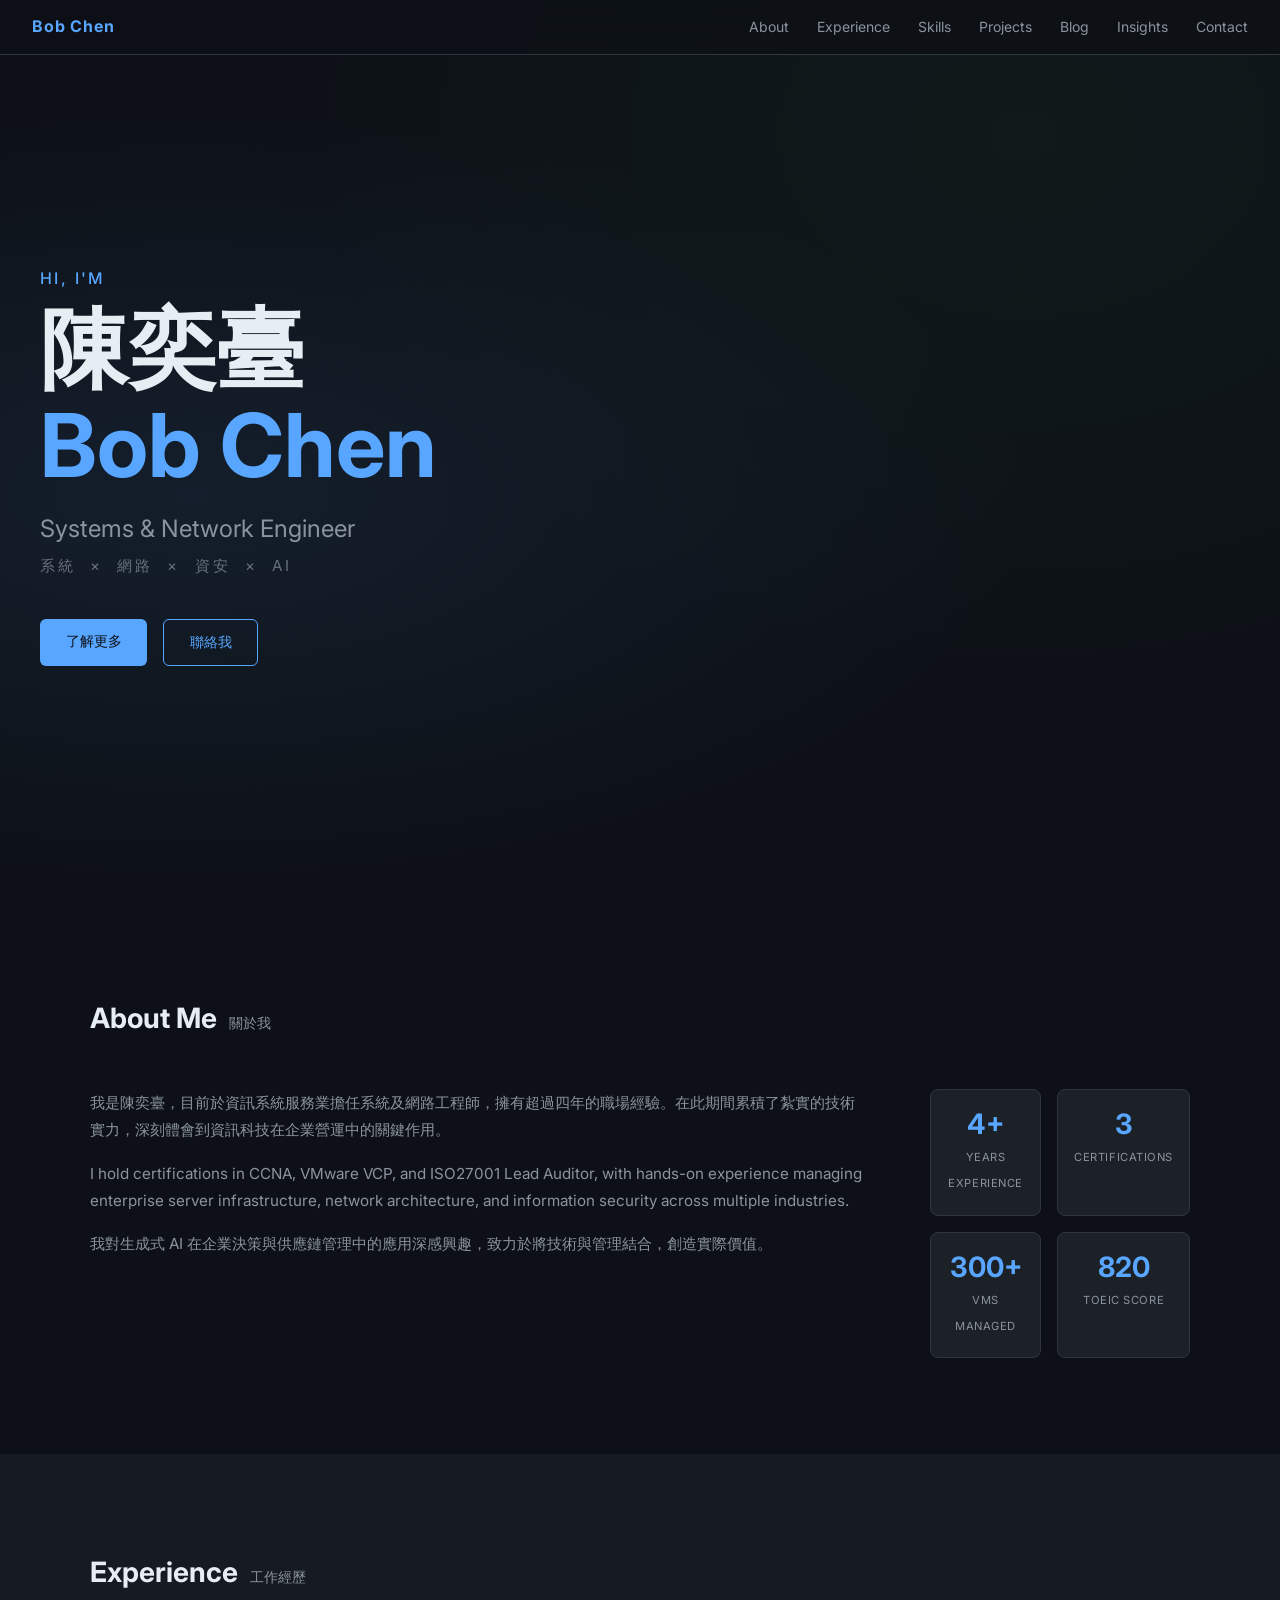
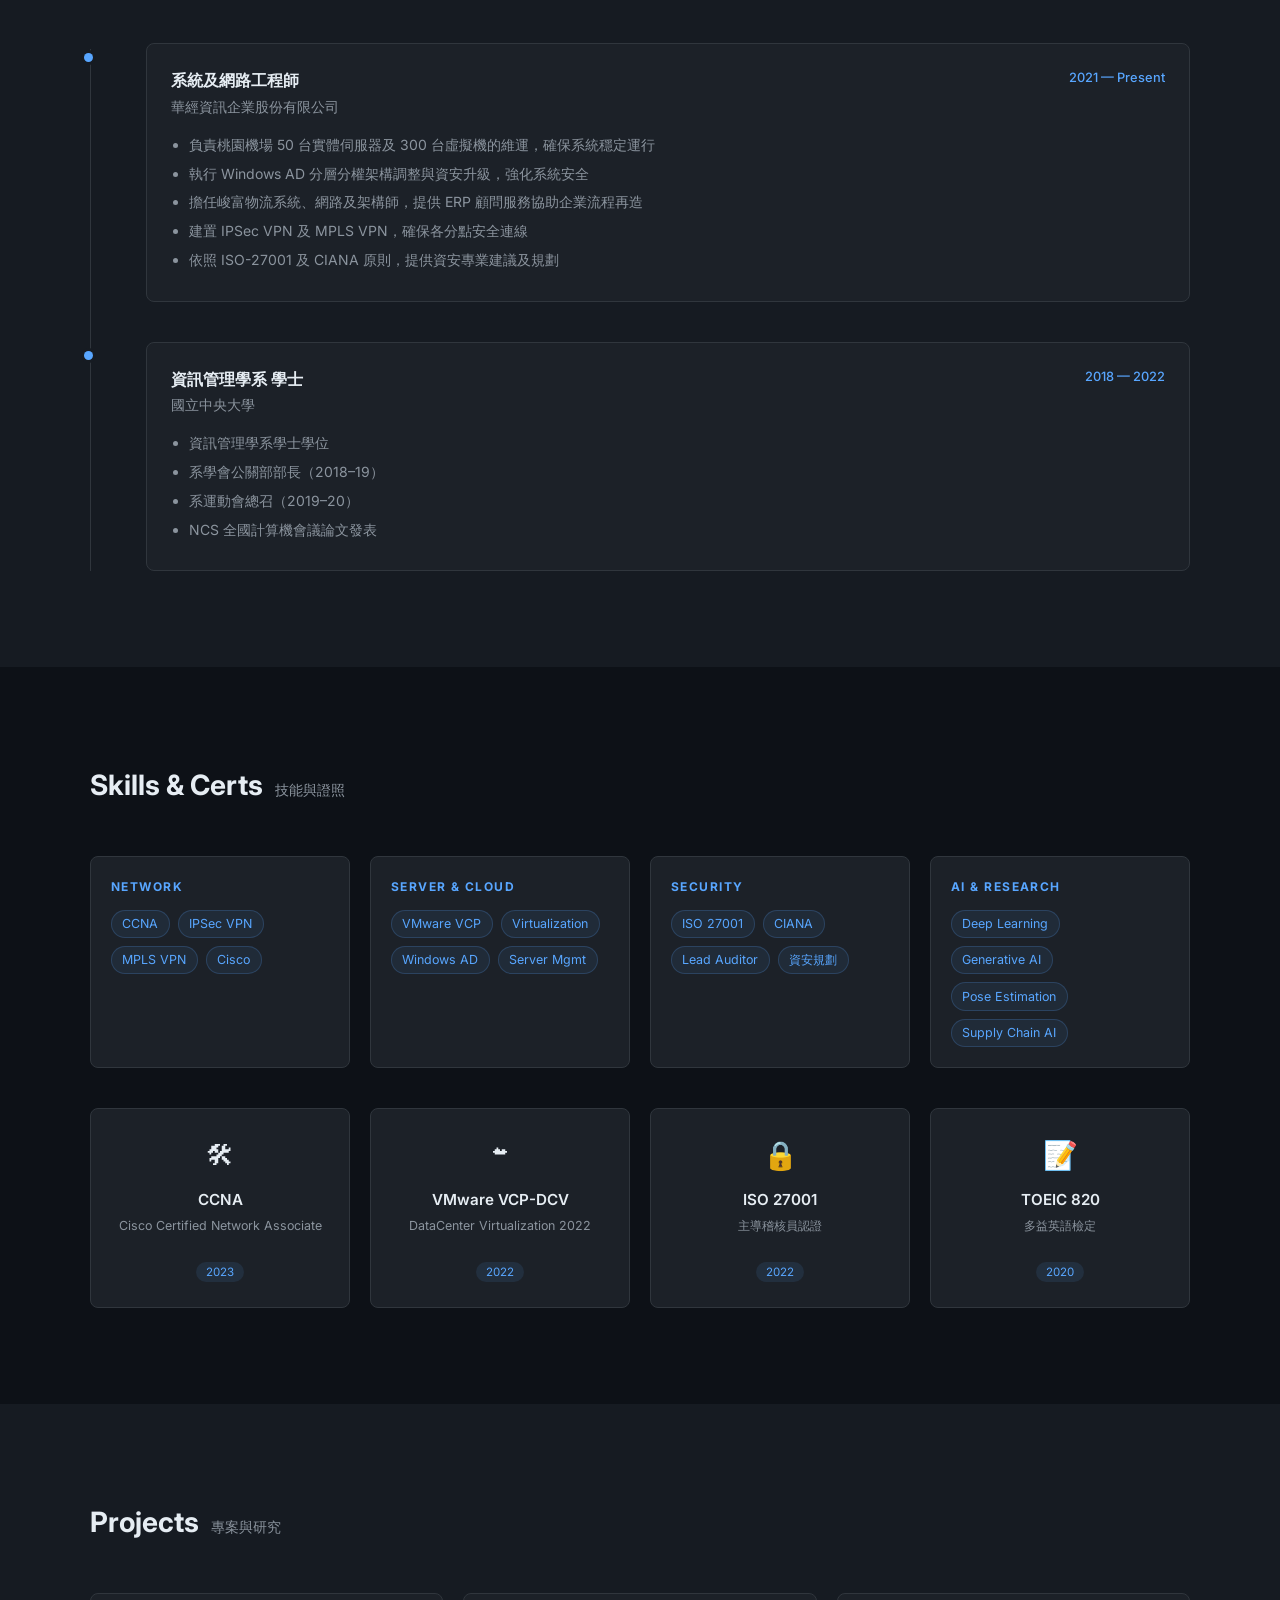
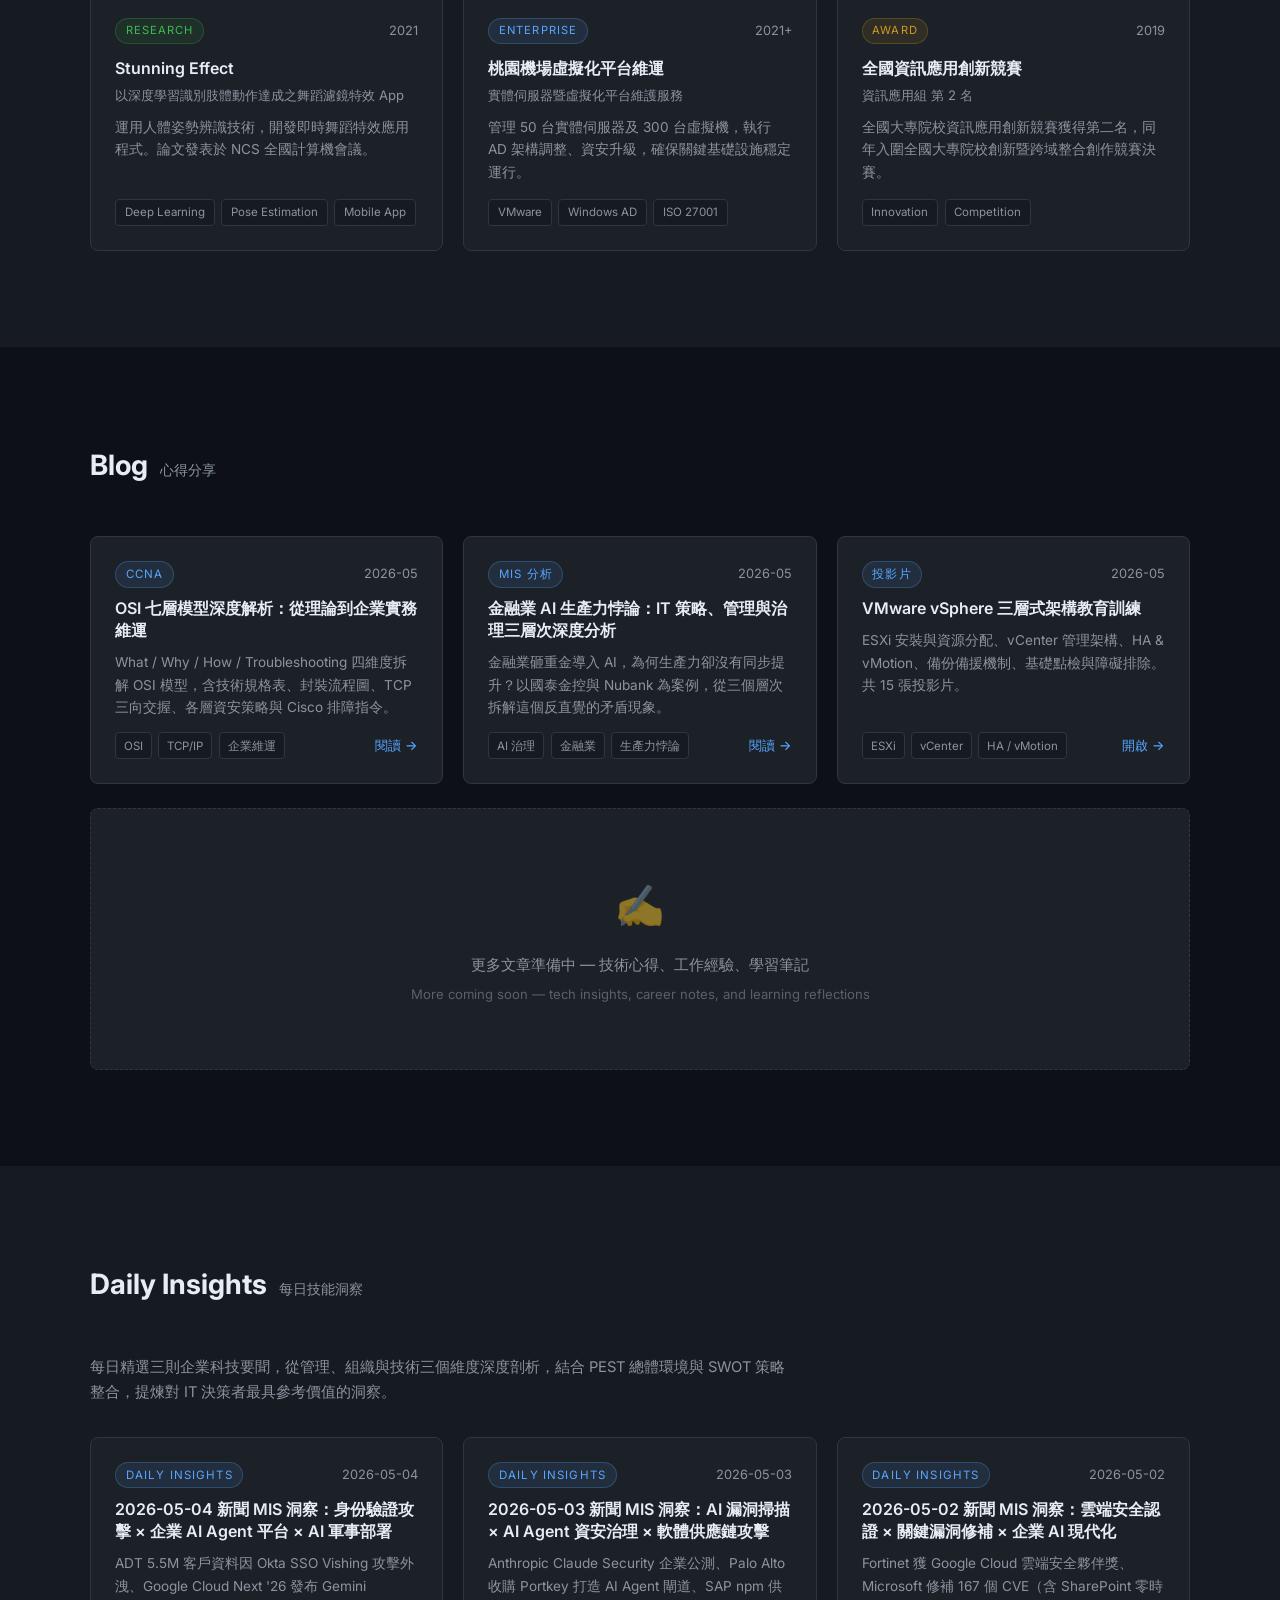
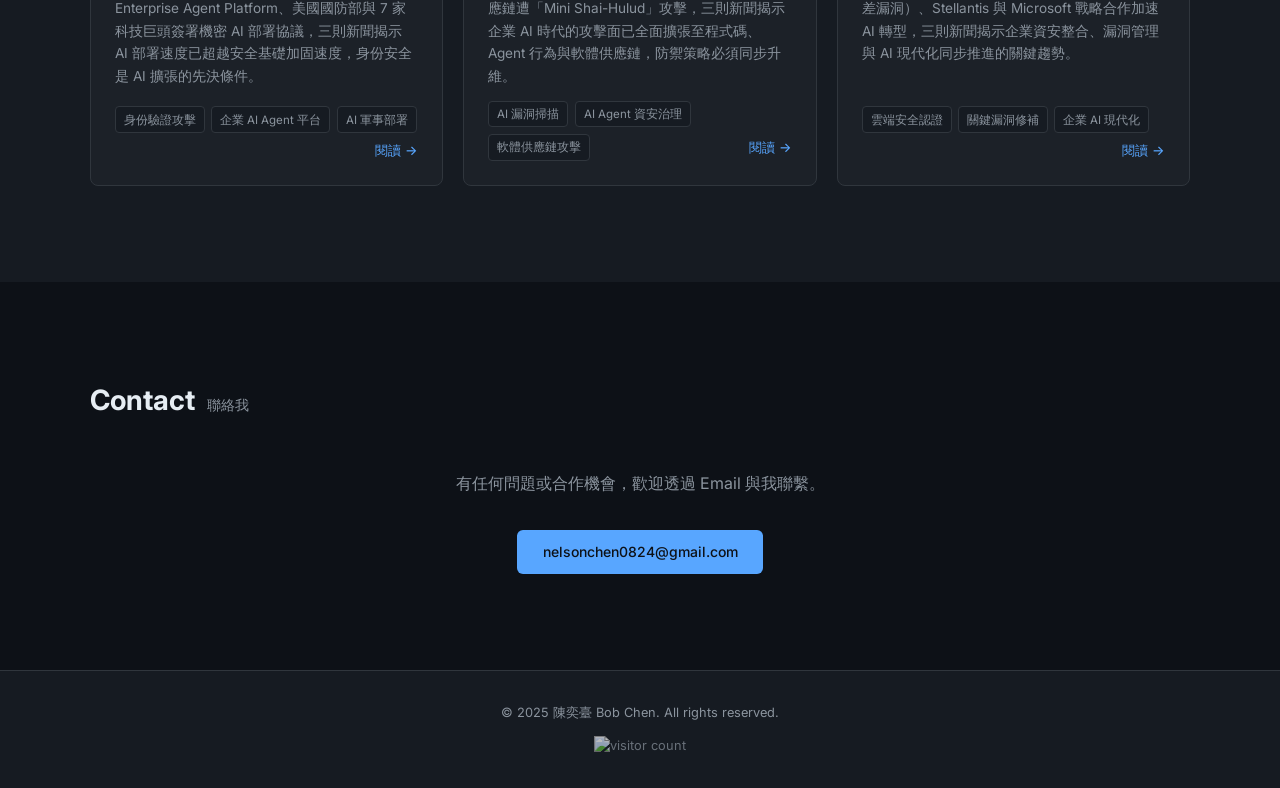
==== commit 683cc0b6: "Daily MIS analysis 2026-05-04: 身份驗證攻擊 x 企業AI Agent平台 x AI軍事部署 ADT 5.5M breach via Okta SSO vishing, " ====
--- a/index.html
+++ b/index.html
@@ -290,6 +290,20 @@
             <h2 class="section-title">Daily Insights <span>每日技能洞察</span></h2>
             <p class="insights-desc">每日精選三則企業科技要聞，從管理、組織與技術三個維度深度剖析，結合 PEST 總體環境與 SWOT 策略整合，提煉對 IT 決策者最具參考價值的洞察。</p>
             <div class="blog-grid insights-grid">
+                <a class="blog-card" href="analysis-2026-05-04.html" target="_blank">
+                    <div class="blog-card-top">
+                        <span class="blog-tag">Daily Insights</span>
+                        <span class="blog-date">2026-05-04</span>
+                    </div>
+                    <h3>2026-05-04 新聞 MIS 洞察：身份驗證攻擊 × 企業 AI Agent 平台 × AI 軍事部署</h3>
+                    <p>ADT 5.5M 客戶資料因 Okta SSO Vishing 攻擊外洩、Google Cloud Next '26 發布 Gemini Enterprise Agent Platform、美國國防部與 7 家科技巨頭簽署機密 AI 部署協議，三則新聞揭示 AI 部署速度已超越安全基礎加固速度，身份安全是 AI 擴張的先決條件。</p>
+                    <div class="blog-footer">
+                        <span class="blog-tech">身份驗證攻擊</span>
+                        <span class="blog-tech">企業 AI Agent 平台</span>
+                        <span class="blog-tech">AI 軍事部署</span>
+                        <span class="blog-read">閱讀 →</span>
+                    </div>
+                </a>
                 <a class="blog-card" href="analysis-2026-05-03.html" target="_blank">
                     <div class="blog-card-top">
                         <span class="blog-tag">Daily Insights</span>
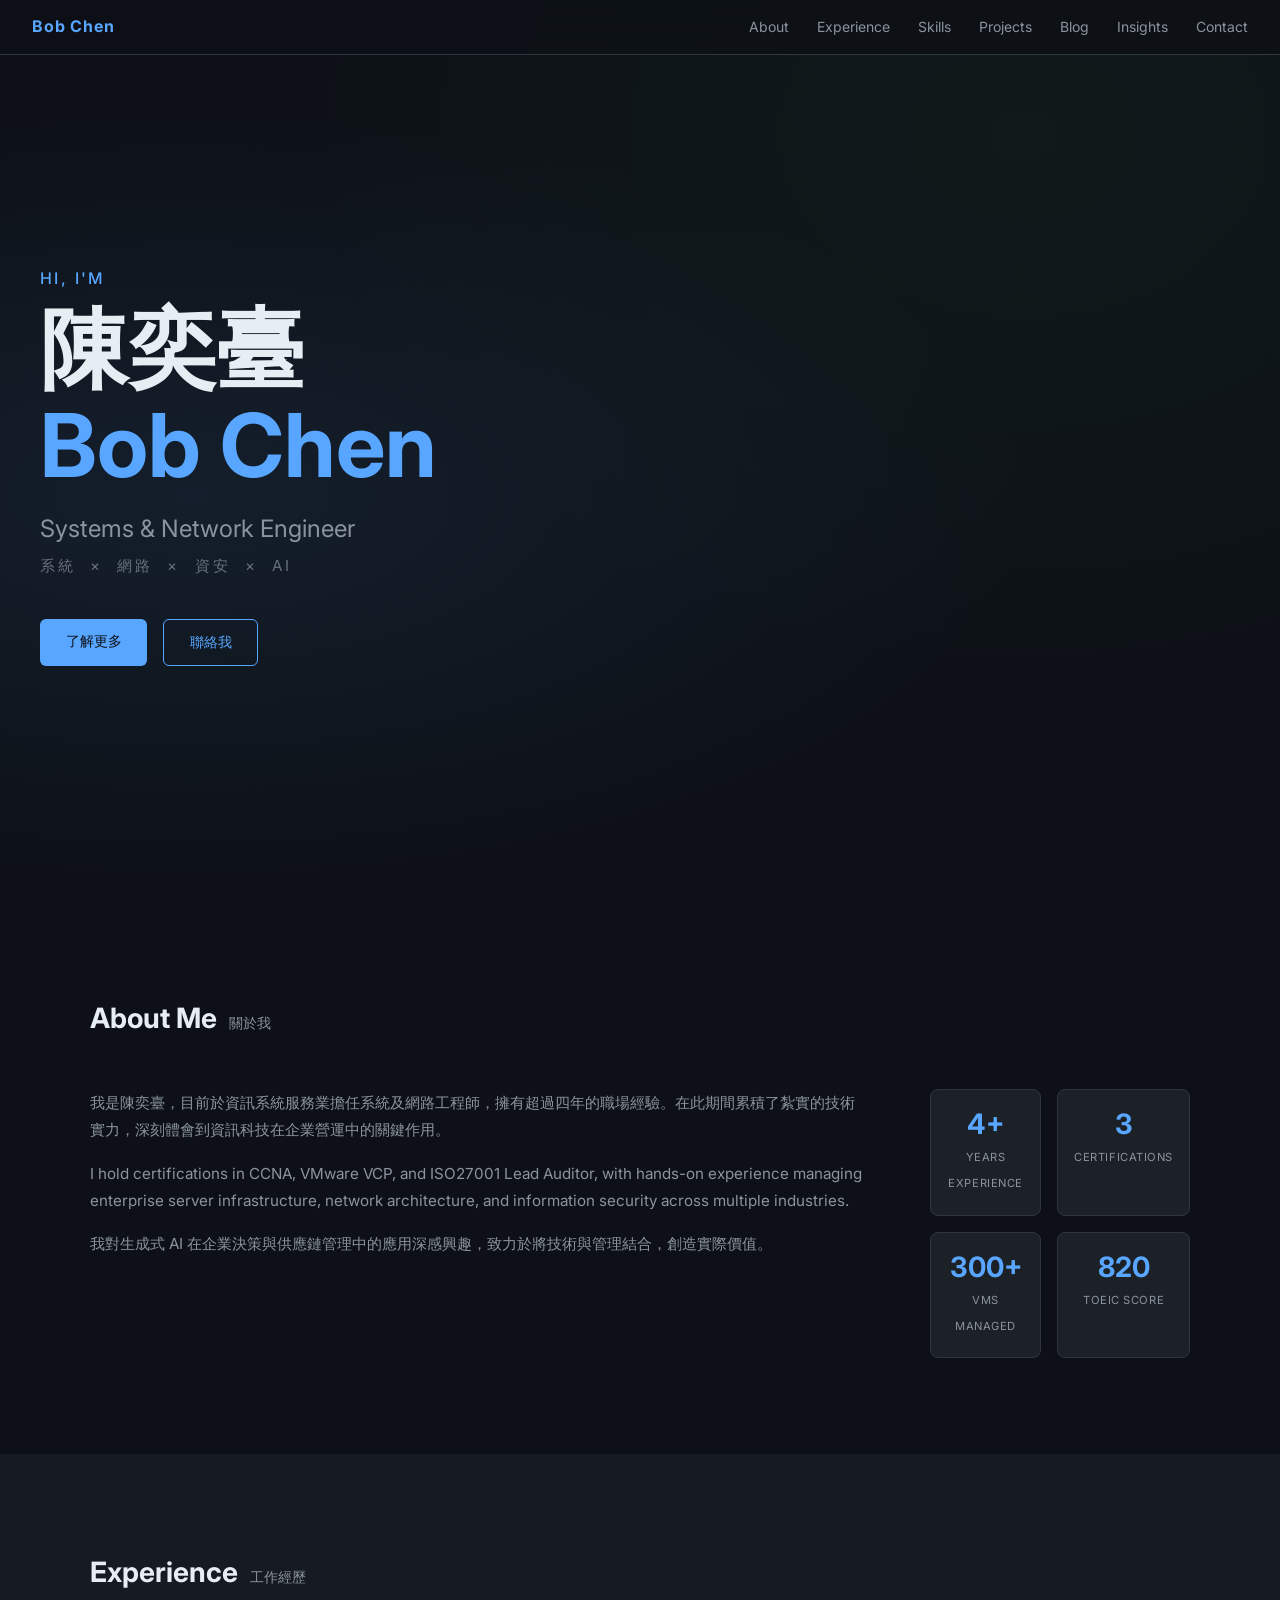
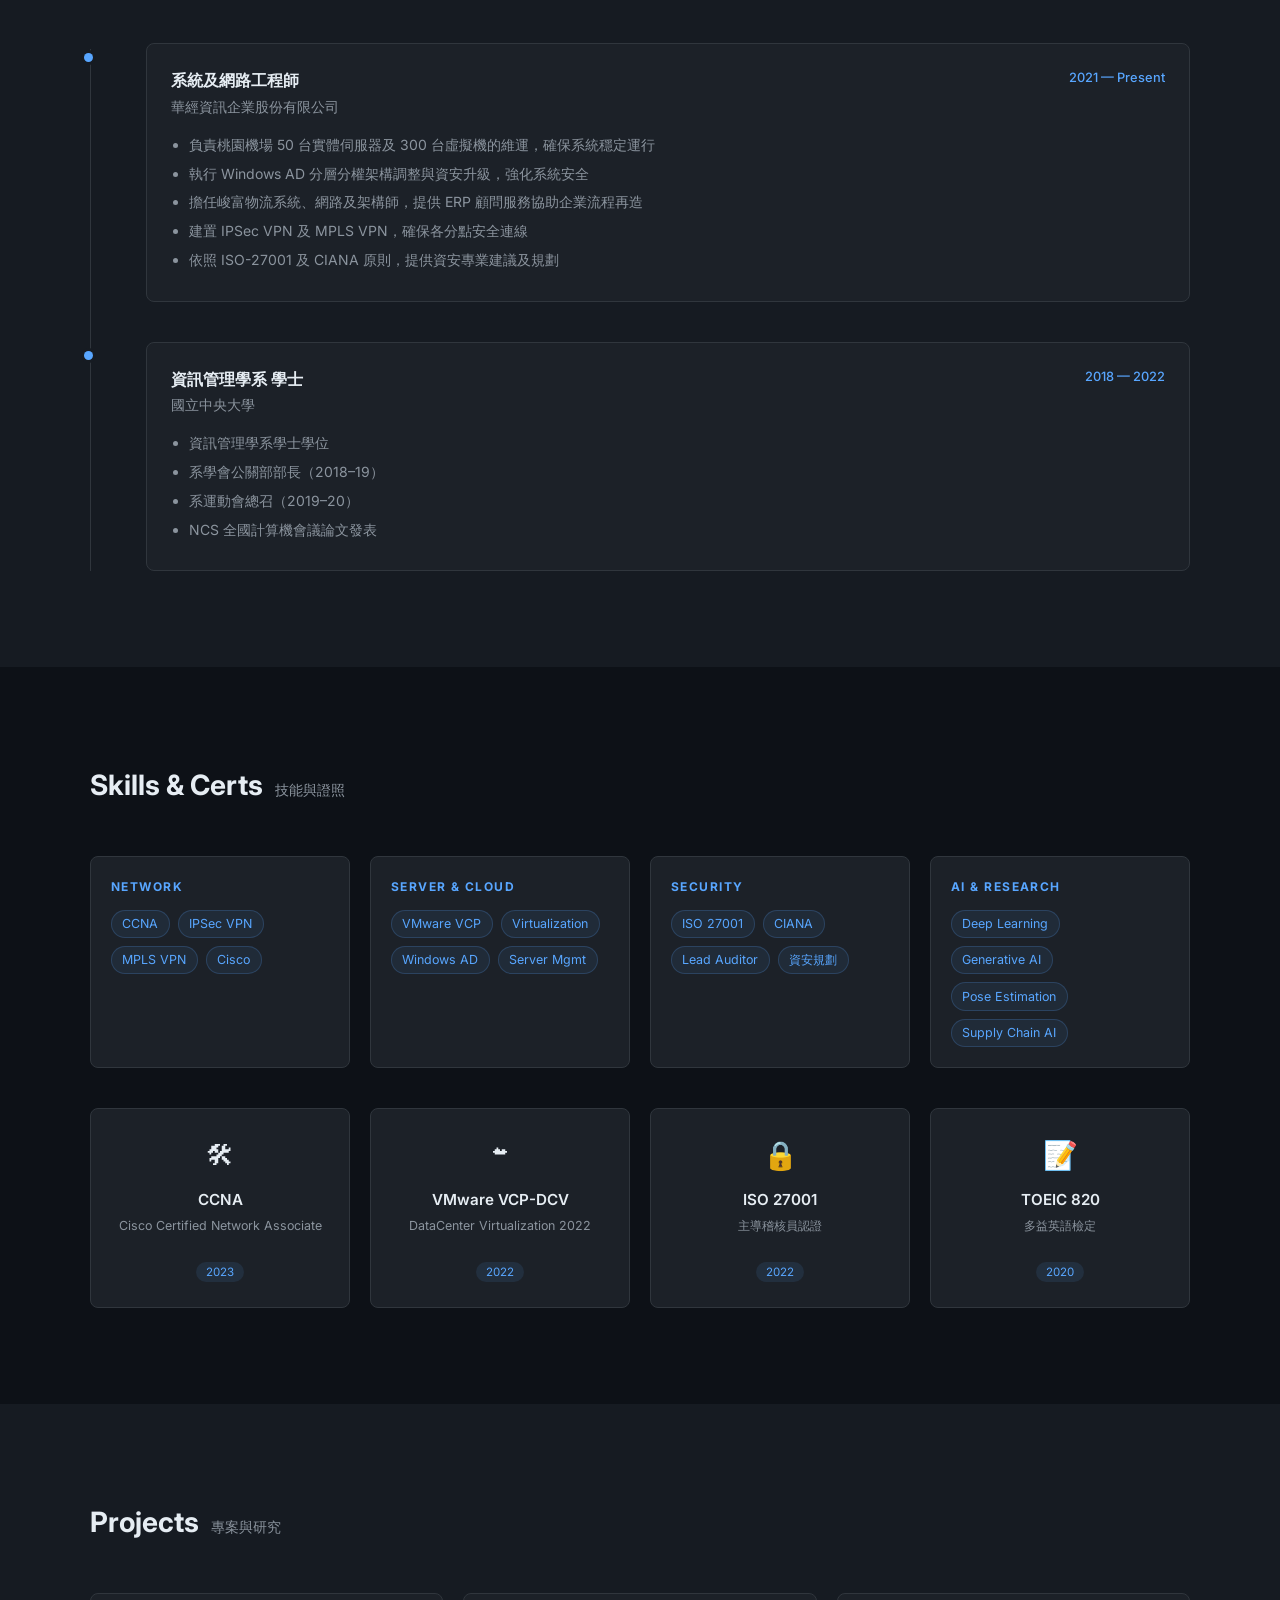
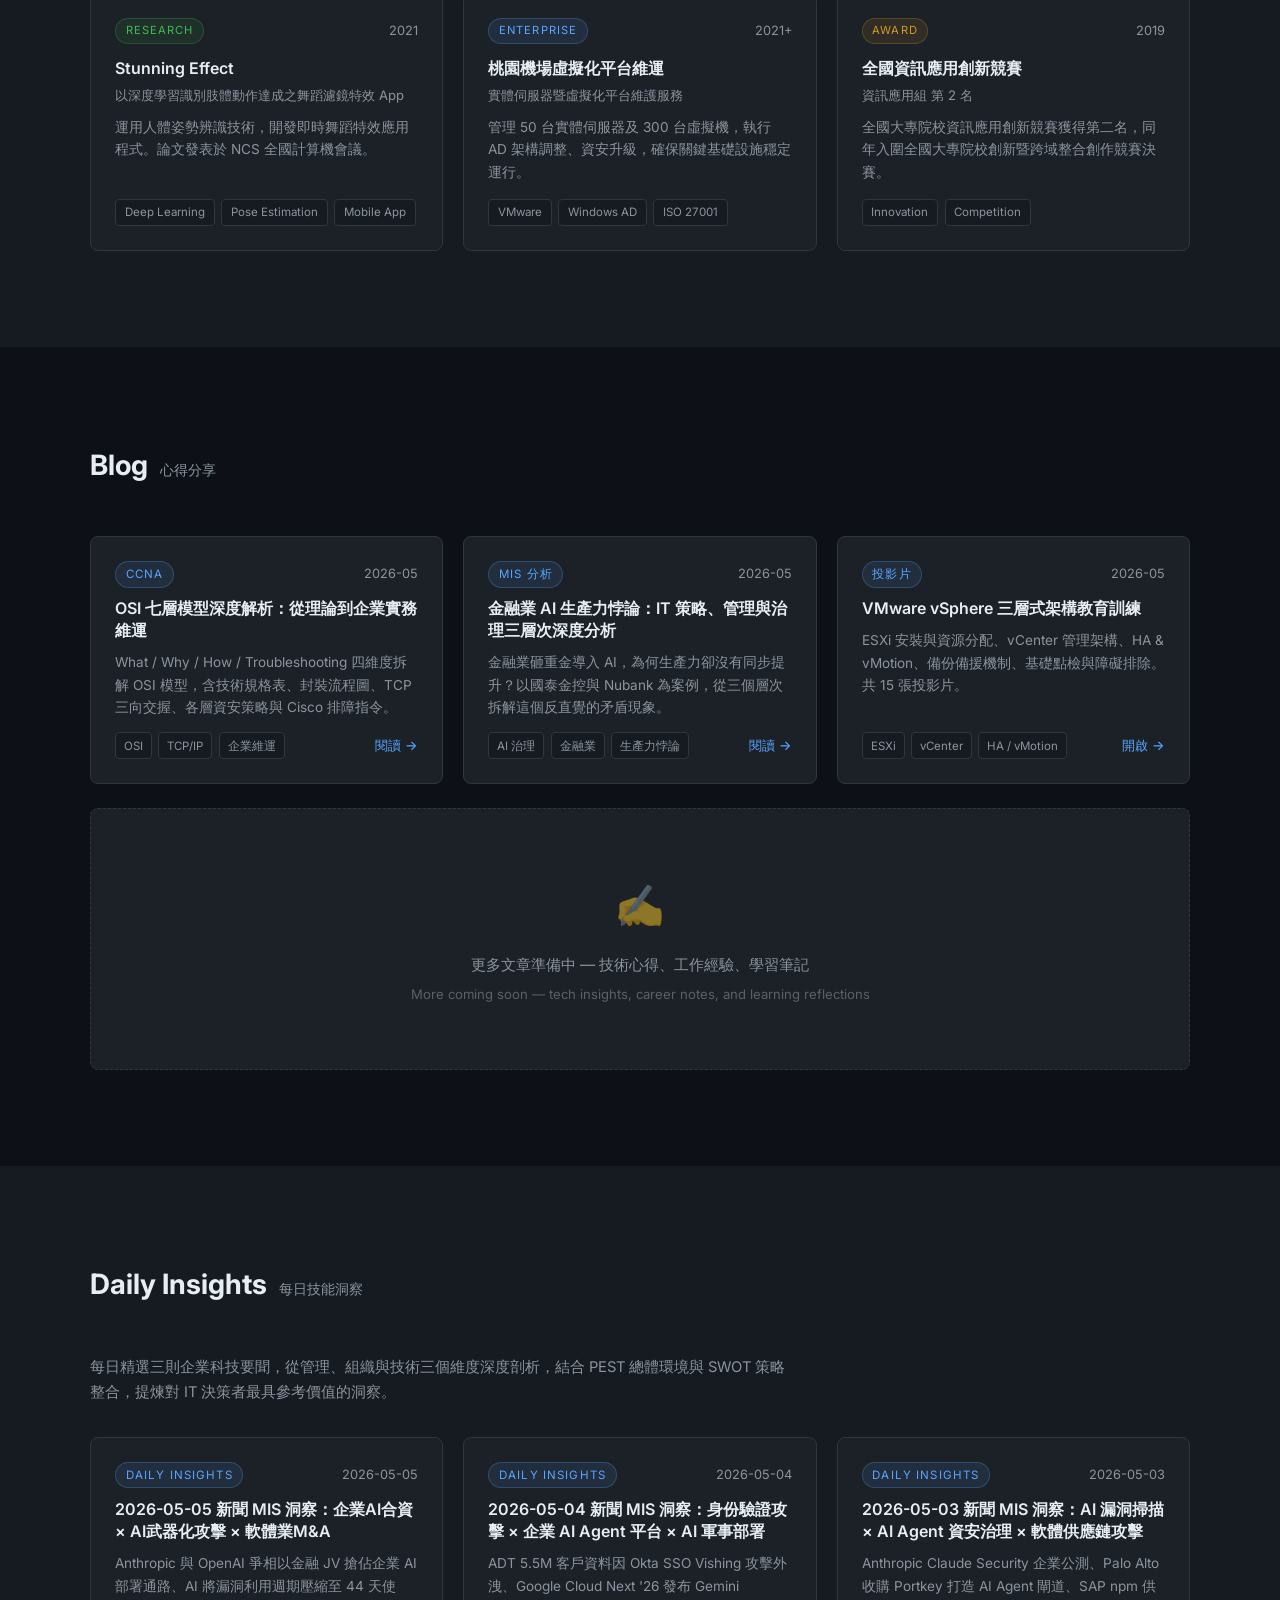
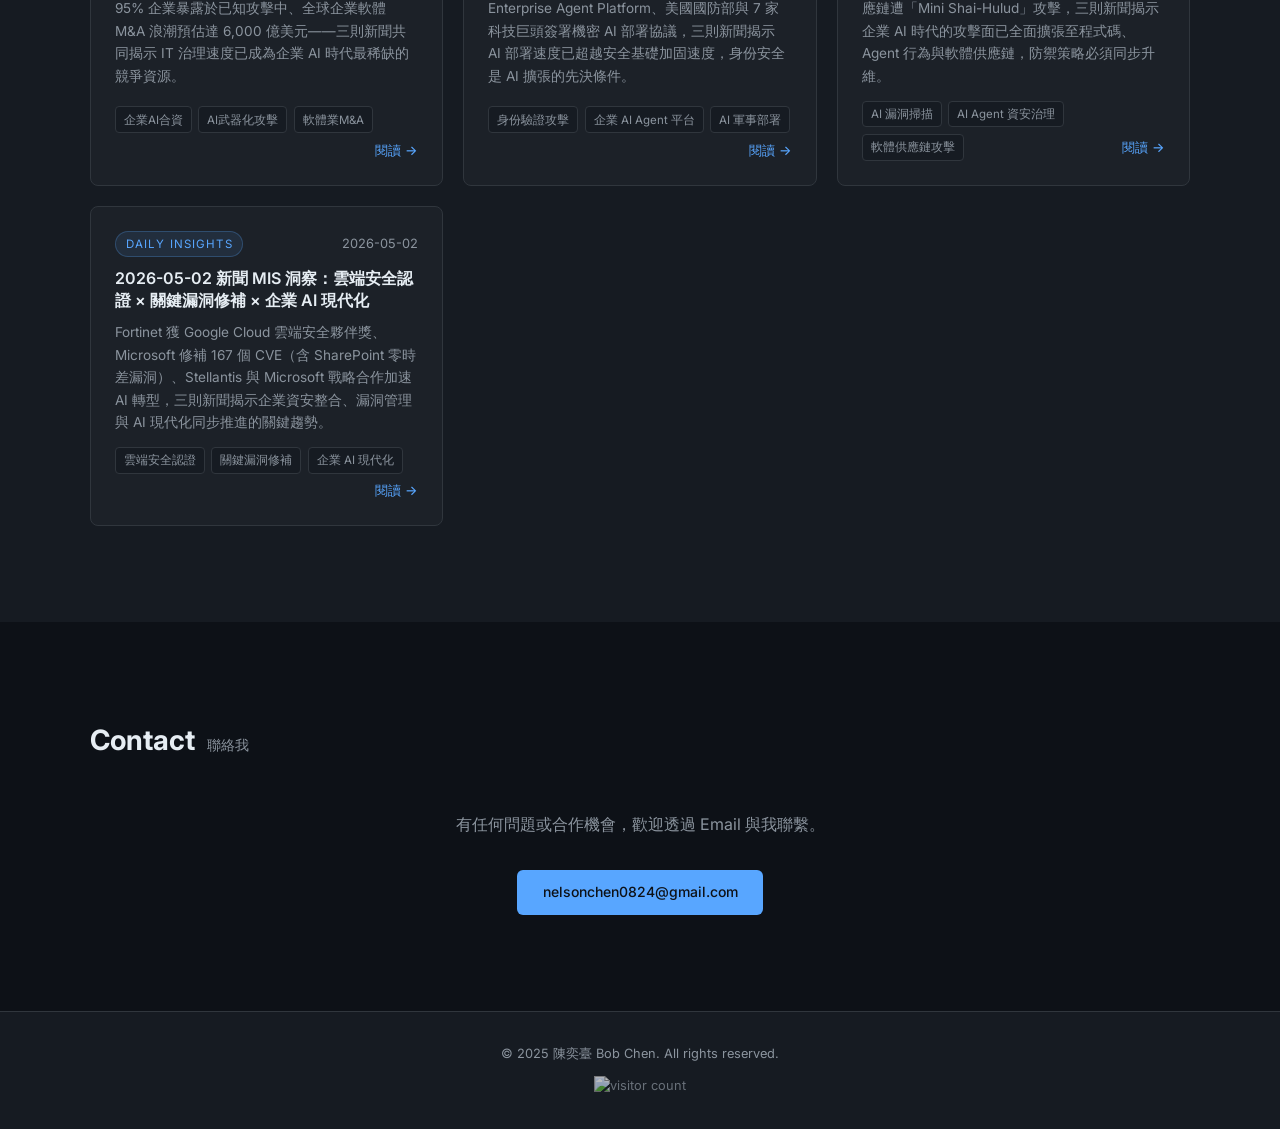
==== commit 323e63e6: "Daily MIS analysis 2026-05-05: 企業AI合資 x AI武器化攻擊 x 軟體業M&A Co-Authored-By: Claude Sonnet 4.6 <noreply@" ====
--- a/index.html
+++ b/index.html
@@ -290,6 +290,20 @@
             <h2 class="section-title">Daily Insights <span>每日技能洞察</span></h2>
             <p class="insights-desc">每日精選三則企業科技要聞，從管理、組織與技術三個維度深度剖析，結合 PEST 總體環境與 SWOT 策略整合，提煉對 IT 決策者最具參考價值的洞察。</p>
             <div class="blog-grid insights-grid">
+                <a class="blog-card" href="analysis-2026-05-05.html" target="_blank">
+                    <div class="blog-card-top">
+                        <span class="blog-tag">Daily Insights</span>
+                        <span class="blog-date">2026-05-05</span>
+                    </div>
+                    <h3>2026-05-05 新聞 MIS 洞察：企業AI合資 × AI武器化攻擊 × 軟體業M&A</h3>
+                    <p>Anthropic 與 OpenAI 爭相以金融 JV 搶佔企業 AI 部署通路、AI 將漏洞利用週期壓縮至 44 天使 95% 企業暴露於已知攻擊中、全球企業軟體 M&A 浪潮預估達 6,000 億美元——三則新聞共同揭示 IT 治理速度已成為企業 AI 時代最稀缺的競爭資源。</p>
+                    <div class="blog-footer">
+                        <span class="blog-tech">企業AI合資</span>
+                        <span class="blog-tech">AI武器化攻擊</span>
+                        <span class="blog-tech">軟體業M&A</span>
+                        <span class="blog-read">閱讀 →</span>
+                    </div>
+                </a>
                 <a class="blog-card" href="analysis-2026-05-04.html" target="_blank">
                     <div class="blog-card-top">
                         <span class="blog-tag">Daily Insights</span>
